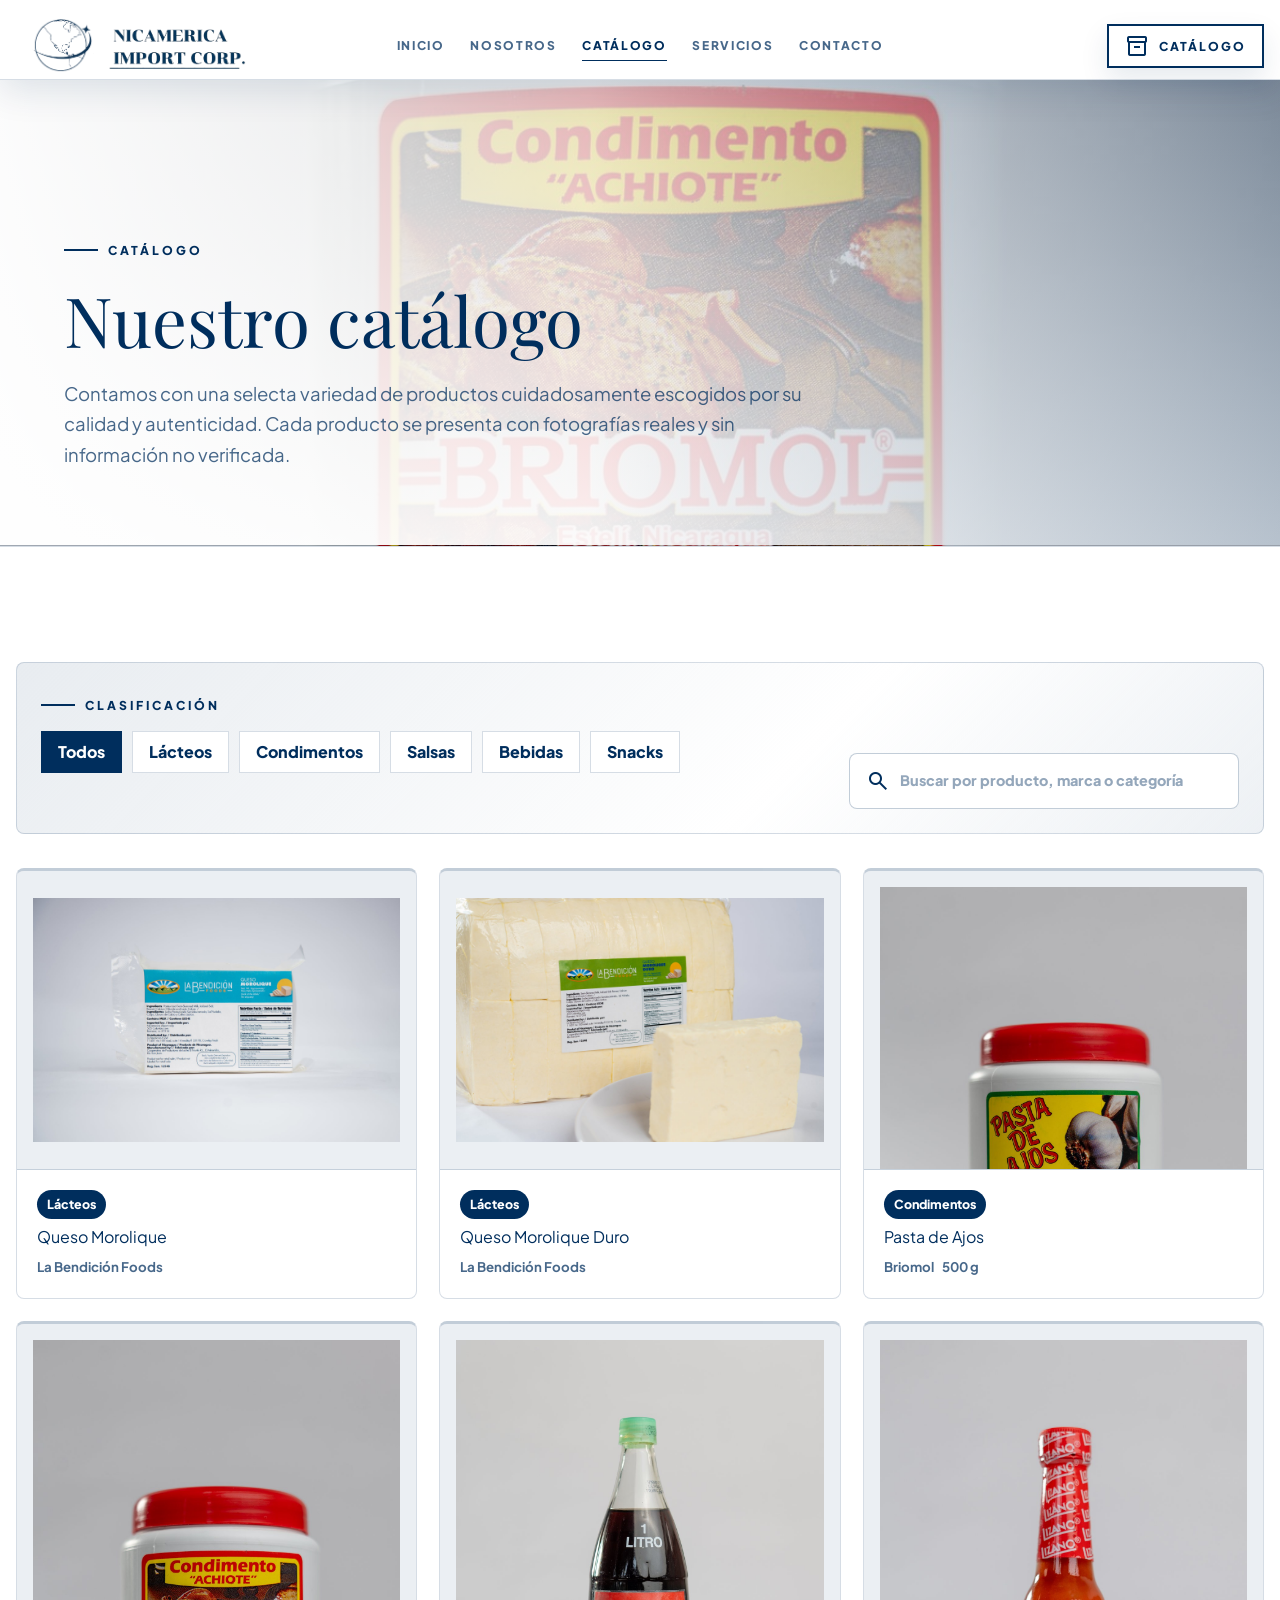
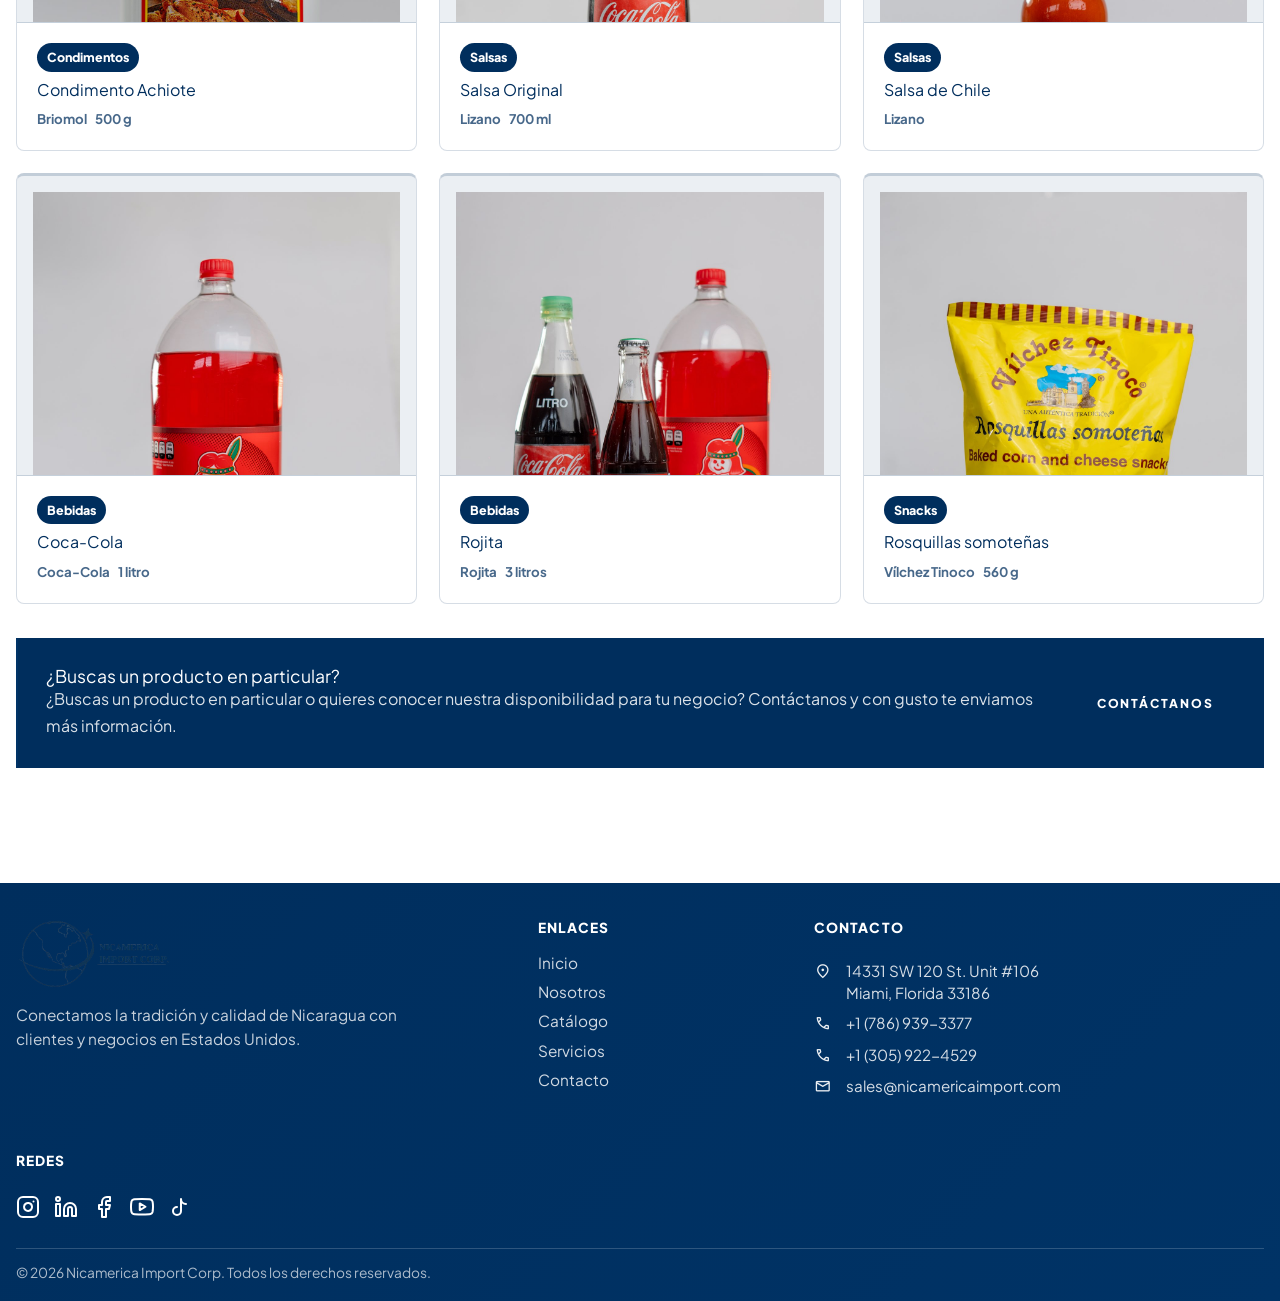
==== catalogo.html @ 35eae4bb "Primer commit" ====
<!doctype html>
<html lang="es">
<head>
  <meta charset="utf-8">
  <meta name="viewport" content="width=device-width, initial-scale=1">
  <title>Catálogo | Nicamerica Import Corp.</title>
  <meta name="description" content="Catálogo visual de productos de Nicamerica Import Corp. con fotografías reales e información verificable.">
  <meta name="theme-color" content="#002E5D">
  <link rel="canonical" href="https://nicamericaimport.com/catalogo.html">
  <link rel="preconnect" href="https://fonts.googleapis.com">
  <link rel="preconnect" href="https://fonts.gstatic.com" crossorigin>
  <link href="https://fonts.googleapis.com/css2?family=Material+Symbols+Outlined:opsz,wght,FILL,GRAD@24,400,0,0&family=Playfair+Display:wght@500;600;700&family=Plus+Jakarta+Sans:wght@400;500;600;700;800&display=swap" rel="stylesheet">
  <link rel="icon" href="assets/favicon.png" type="image/png">
  <link rel="stylesheet" href="assets/styles.css?v=2">
</head>
<body data-page="catalogo">
  <header class="site-header">
    <div class="container nav-wrap">
      <a class="brand" href="index.html" aria-label="Ir al inicio"><img class="brand-isotipo" src="assets/nicamerica-isotipo.png" alt=""><img class="brand-texto" src="assets/nicamerica-texto.png" alt="Nicamerica Import Corp."></a>
      <nav class="desktop-nav" aria-label="Navegación principal"><a href="index.html" data-page-link="inicio">Inicio</a><a href="nosotros.html" data-page-link="nosotros">Nosotros</a><a href="catalogo.html" data-page-link="catalogo">Catálogo</a><a href="servicios.html" data-page-link="servicios">Servicios</a><a href="contacto.html" data-page-link="contacto">Contacto</a></nav>
      <div class="header-actions"><a class="button primary compact" href="catalogo.html"><span class="material-symbols-outlined" aria-hidden="true">inventory_2</span>Catálogo</a><button class="icon-button" id="menuButton" type="button" aria-label="Abrir menú" aria-controls="mobileNav" aria-expanded="false"><span class="material-symbols-outlined" aria-hidden="true">menu</span></button></div>
    </div>
    <nav class="mobile-nav" id="mobileNav" aria-label="Navegación móvil"><a href="index.html" data-page-link="inicio">Inicio</a><a href="nosotros.html" data-page-link="nosotros">Nosotros</a><a href="catalogo.html" data-page-link="catalogo">Catálogo</a><a href="servicios.html" data-page-link="servicios">Servicios</a><a href="contacto.html" data-page-link="contacto">Contacto</a></nav>
  </header>

  <main>
    <section class="page-hero page-hero--catalogo">
      <div class="container section-copy reveal">
        <span class="eyebrow">Catálogo</span>
        <h1>Nuestro catálogo</h1>
        <p class="lead">Contamos con una selecta variedad de productos cuidadosamente escogidos por su calidad y autenticidad. Cada producto se presenta con fotografías reales y sin información no verificada.</p>
      </div>
    </section>

    <section class="section">
      <div class="container">
        <div class="catalog-tools reveal">
          <div>
            <span class="eyebrow">Clasificación</span>
            <div class="filter-bar" id="filterBar" aria-label="Filtros de catálogo"></div>
          </div>
          <label class="catalog-search" for="catalogSearch">
            <span class="material-symbols-outlined" aria-hidden="true">search</span>
            <input id="catalogSearch" type="search" placeholder="Buscar por producto, marca o categoría">
          </label>
        </div>
        <div class="product-grid" id="productGrid"></div>
        <aside class="catalog-cta reveal">
          <div><h3>¿Buscas un producto en particular?</h3><p>¿Buscas un producto en particular o quieres conocer nuestra disponibilidad para tu negocio? Contáctanos y con gusto te enviamos más información.</p></div>
          <a class="button primary" href="contacto.html">Contáctanos</a>
        </aside>
      </div>
    </section>
  </main>

  <footer class="site-footer">
    <div class="container footer-grid"><div class="footer-brand"><img class="footer-logo" src="assets/nicamerica-logo.png" alt="Nicamerica Import Corp."><p>Conectamos la tradición y calidad de Nicaragua con clientes y negocios en Estados Unidos.</p></div><nav class="footer-nav" aria-label="Navegación de pie de página"><strong>Enlaces</strong><a href="index.html">Inicio</a><a href="nosotros.html">Nosotros</a><a href="catalogo.html">Catálogo</a><a href="servicios.html">Servicios</a><a href="contacto.html">Contacto</a></nav><div class="footer-contact"><strong>Contacto</strong><p><span class="material-symbols-outlined" aria-hidden="true">location_on</span><span>14331 SW 120 St. Unit #106<br>Miami, Florida 33186</span></p><a href="tel:+17869393377"><span class="material-symbols-outlined" aria-hidden="true">call</span>+1 (786) 939-3377</a><a href="tel:+13059224529"><span class="material-symbols-outlined" aria-hidden="true">call</span>+1 (305) 922-4529</a><a href="mailto:sales@nicamericaimport.com"><span class="material-symbols-outlined" aria-hidden="true">mail</span>sales@nicamericaimport.com</a></div><div class="footer-social"><strong>Redes</strong><div style="display: flex; gap: 14px; margin-top: 14px;"><a href="#" aria-label="Instagram" style="color: inherit;"><svg width="24" height="24" viewBox="0 0 24 24" fill="none" stroke="currentColor" stroke-width="2" stroke-linecap="round" stroke-linejoin="round"><rect x="2" y="2" width="20" height="20" rx="5" ry="5"></rect><path d="M16 11.37A4 4 0 1 1 12.63 8 4 4 0 0 1 16 11.37z"></path><line x1="17.5" y1="6.5" x2="17.51" y2="6.5"></line></svg></a><a href="#" aria-label="LinkedIn" style="color: inherit;"><svg width="24" height="24" viewBox="0 0 24 24" fill="none" stroke="currentColor" stroke-width="2" stroke-linecap="round" stroke-linejoin="round"><path d="M16 8a6 6 0 0 1 6 6v7h-4v-7a2 2 0 0 0-2-2 2 2 0 0 0-2 2v7h-4v-7a6 6 0 0 1 6-6z"></path><rect x="2" y="9" width="4" height="12"></rect><circle cx="4" cy="4" r="2"></circle></svg></a><a href="#" aria-label="Facebook" style="color: inherit;"><svg width="24" height="24" viewBox="0 0 24 24" fill="none" stroke="currentColor" stroke-width="2" stroke-linecap="round" stroke-linejoin="round"><path d="M18 2h-3a5 5 0 0 0-5 5v3H7v4h3v8h4v-8h3l1-4h-4V7a1 1 0 0 1 1-1h3z"></path></svg></a><a href="#" aria-label="YouTube" style="color: inherit;"><svg width="24" height="24" viewBox="0 0 24 24" fill="none" stroke="currentColor" stroke-width="2" stroke-linecap="round" stroke-linejoin="round"><path d="M22.54 6.42a2.78 2.78 0 0 0-1.94-2C18.88 4 12 4 12 4s-6.88 0-8.6.46a2.78 2.78 0 0 0-1.94 2A29 29 0 0 0 1 11.75a29 29 0 0 0 .46 5.33A2.78 2.78 0 0 0 3.4 19c1.72.46 8.6.46 8.6.46s6.88 0 8.6-.46a2.78 2.78 0 0 0 1.94-2 29 29 0 0 0 .46-5.25 29 29 0 0 0-.46-5.33z"></path><polygon points="9.75 15.02 15.5 11.75 9.75 8.48 9.75 15.02"></polygon></svg></a><a href="#" aria-label="TikTok" style="color: inherit;"><svg width="24" height="24" viewBox="0 0 24 24" fill="none" stroke="currentColor" stroke-width="2" stroke-linecap="round" stroke-linejoin="round"><path d="M9 12a4 4 0 1 0 4 4V4a5 5 0 0 0 5 5"></path></svg></a></div></div></div>
    <div class="container copyright" id="copyright"></div>
  </footer>

  <div class="modal" id="productModal" aria-hidden="true">
    <div class="modal-backdrop" data-close-modal></div>
    <article class="modal-dialog" role="dialog" aria-modal="true" aria-labelledby="modalTitle">
      <button class="modal-close" type="button" aria-label="Cerrar detalle" data-close-modal><span class="material-symbols-outlined" aria-hidden="true">close</span></button>
      <div class="modal-image"><img id="modalImage" alt=""></div>
      <div class="modal-content"><span class="pill" id="modalCategory"></span><h2 id="modalTitle"></h2><div class="detail-list" id="modalDetails"></div><a class="button primary" href="contacto.html" data-close-modal>Consultar disponibilidad</a></div>
    </article>
  </div>
  <script src="assets/app.js"></script>
</body>
</html>
---- assets/styles.css ----
:root {
  --primary: #002E5D;
  --secondary: #003366;
  --white: #FFFFFF;
  --ink: #10243A;
  --muted: #60758B;
  --line: rgba(0, 46, 93, 0.14);
  --soft: #F5F8FB;
  --soft-blue: #EAF1F8;
  --shadow: 0 22px 70px rgba(0, 46, 93, 0.14);
  --radius: 8px;
  --header: 96px;
}

* { box-sizing: border-box; }
html { scroll-behavior: smooth; }
body {
  margin: 0;
  font-family: "Plus Jakarta Sans", Arial, sans-serif;
  color: var(--ink);
  background: var(--white);
  line-height: 1.65;
}
body.modal-open { overflow: hidden; }
img { display: block; max-width: 100%; }
a { color: inherit; }
button, input, textarea { font: inherit; }
:focus-visible { outline: 3px solid rgba(0, 46, 93, 0.34); outline-offset: 3px; }

.container {
  width: min(1180px, calc(100% - 32px));
  margin-inline: auto;
}
.section {
  padding: clamp(72px, 9vw, 124px) 0;
  scroll-margin-top: calc(var(--header) + 22px);
}
.section-header {
  display: grid;
  gap: 18px;
  margin-bottom: 42px;
}
.section-copy {
  display: grid;
  gap: 22px;
  min-width: 0;
}
.section-action { margin-top: 28px; }
.eyebrow {
  display: inline-flex;
  align-items: center;
  gap: 10px;
  color: var(--primary);
  font-size: 0.76rem;
  font-weight: 800;
  letter-spacing: 0.14em;
  text-transform: uppercase;
}
.eyebrow::before {
  content: "";
  width: 34px;
  height: 2px;
  background: currentColor;
}
.eyebrow.light { color: var(--white); }
h1, h2, h3 {
  font-family: "Playfair Display", Georgia, serif;
  line-height: 1.08;
  color: var(--primary);
  margin: 0;
}
h1 { font-size: clamp(2.45rem, 6vw, 5.7rem); letter-spacing: 0; }
h2 { font-size: clamp(2rem, 4vw, 3.65rem); }
h3 { font-size: clamp(1.3rem, 2.2vw, 1.8rem); }
p { margin: 0; }
.lead {
  color: var(--muted);
  font-size: clamp(1rem, 1.45vw, 1.18rem);
  max-width: 760px;
}

.site-header {
  position: sticky;
  top: 0;
  z-index: 50;
  height: var(--header);
  background: rgba(255, 255, 255, 0.93);
  backdrop-filter: blur(18px);
  border-bottom: 1px solid var(--line);
}
.nav-wrap {
  height: 100%;
  display: flex;
  align-items: center;
  justify-content: space-between;
  gap: 24px;
}
.brand {
  display: flex;
  align-items: center;
  gap: 10px;
  text-decoration: none;
  min-width: 0;
  padding: 4px 14px;
}
.brand-isotipo {
  width: 64px;
  height: 64px;
  flex-shrink: 0;
  object-fit: contain;
}
.brand-texto {
  height: clamp(46px, 6.8vw, 72px);
  width: auto;
  max-width: 340px;
  object-fit: contain;
  object-position: left center;
}
.brand-mark {
  width: 46px;
  height: 46px;
  border-radius: var(--radius);
  display: grid;
  place-items: center;
  color: var(--white);
  background: linear-gradient(135deg, var(--primary), var(--secondary));
  box-shadow: 0 10px 26px rgba(0, 46, 93, 0.22);
  font-weight: 900;
  letter-spacing: -0.05em;
}
.brand strong {
  display: block;
  color: var(--primary);
  line-height: 1.05;
}
.brand small {
  display: block;
  color: var(--muted);
  font-size: 0.74rem;
  font-weight: 800;
  letter-spacing: 0.12em;
  text-transform: uppercase;
}
.desktop-nav {
  display: flex;
  align-items: center;
  gap: 26px;
  color: var(--muted);
  font-size: 0.9rem;
  font-weight: 800;
}
.desktop-nav a {
  text-decoration: none;
  transition: color 180ms ease;
}
.desktop-nav a:hover { color: var(--primary); }
.desktop-nav a[aria-current="page"] {
  color: var(--primary);
}
.header-actions {
  display: flex;
  align-items: center;
  gap: 10px;
}
.button {
  display: inline-flex;
  align-items: center;
  justify-content: center;
  gap: 10px;
  min-height: 48px;
  padding: 0 20px;
  border: 1px solid var(--primary);
  border-radius: var(--radius);
  text-decoration: none;
  font-weight: 850;
  cursor: pointer;
  transition: transform 180ms ease, background 180ms ease, color 180ms ease, border-color 180ms ease, box-shadow 180ms ease;
}
.button:hover { transform: translateY(-2px); }
.button.primary {
  color: var(--white);
  background: var(--primary);
  box-shadow: 0 12px 30px rgba(0, 46, 93, 0.22);
}
.button.primary:hover { background: var(--secondary); }
.button.secondary {
  color: var(--primary);
  background: var(--white);
}
.button.secondary:hover { background: var(--soft-blue); }
.button.compact { min-height: 44px; padding: 0 16px; }
.icon-button {
  display: none;
  width: 44px;
  height: 44px;
  place-items: center;
  border: 1px solid var(--line);
  border-radius: var(--radius);
  color: var(--primary);
  background: var(--white);
  cursor: pointer;
}
.mobile-nav {
  display: none;
  position: fixed;
  inset: var(--header) 0 auto 0;
  padding: 18px 16px 22px;
  background: var(--white);
  border-bottom: 1px solid var(--line);
  box-shadow: var(--shadow);
}
.mobile-nav.open { display: grid; }
.mobile-nav a {
  padding: 14px 4px;
  color: var(--primary);
  font-weight: 850;
  text-decoration: none;
  border-bottom: 1px solid var(--line);
}
.mobile-nav a[aria-current="page"] { color: var(--secondary); }

.hero {
  min-height: calc(100vh - var(--header));
  display: grid;
  align-items: center;
  padding: clamp(54px, 7vw, 96px) 0;
  overflow: hidden;
  background:
    linear-gradient(90deg, rgba(255,255,255,0.96), rgba(255,255,255,0.9) 50%, rgba(234,241,248,0.72)),
    radial-gradient(circle at 76% 26%, rgba(0, 51, 102, 0.14), transparent 34%);
}
.page-hero {
  padding: clamp(86px, 11vw, 150px) 0 clamp(54px, 7vw, 90px);
  background:
    linear-gradient(90deg, rgba(255,255,255,0.98), rgba(255,255,255,0.92) 54%, rgba(234,241,248,0.76)),
    radial-gradient(circle at 76% 18%, rgba(0, 51, 102, 0.12), transparent 32%);
  border-bottom: 1px solid var(--line);
}
.page-hero h1 {
  max-width: 980px;
  font-size: clamp(2.45rem, 5.4vw, 5rem);
}
.hero-grid {
  display: grid;
  grid-template-columns: minmax(0, 1.02fr) minmax(320px, 0.85fr);
  gap: clamp(36px, 7vw, 86px);
  align-items: center;
}
.hero-copy {
  display: grid;
  gap: 26px;
  max-width: 790px;
}
.hero-copy h1 span { color: var(--secondary); }
.hero-actions {
  display: flex;
  flex-wrap: wrap;
  gap: 14px;
  margin-top: 8px;
}
.hero-visual {
  position: relative;
  min-height: 560px;
  margin: 0;
  overflow: hidden;
  border-radius: var(--radius);
  background: var(--soft);
  box-shadow: var(--shadow);
  isolation: isolate;
}
.hero-visual img {
  width: 100%;
  height: 100%;
  min-height: 560px;
  object-fit: cover;
  object-position: center;
  transition: transform 700ms ease;
}
.hero-visual:hover img { transform: scale(1.035); }
.hero-visual::after {
  content: "";
  position: absolute;
  inset: 0;
  z-index: 1;
  background: linear-gradient(180deg, transparent 35%, rgba(0, 46, 93, 0.86));
}
.hero-visual figcaption {
  position: absolute;
  left: 22px;
  right: 22px;
  bottom: 22px;
  z-index: 2;
  display: grid;
  gap: 8px;
  color: var(--white);
}
.hero-visual strong { font-size: 1.15rem; }

.value-section { padding-top: clamp(54px, 7vw, 86px); }
.value-grid {
  display: grid;
  grid-template-columns: repeat(3, 1fr);
  gap: 18px;
}
.value-card,
.info-card,
.service-card,
.product-card,
.contact-card,
form,
.catalog-cta {
  border: 1px solid var(--line);
  border-radius: var(--radius);
  background: var(--white);
}
.value-card {
  display: grid;
  gap: 14px;
  padding: 26px;
  box-shadow: 0 12px 38px rgba(0, 46, 93, 0.06);
}
.value-card .material-symbols-outlined {
  width: 52px;
  height: 52px;
  display: grid;
  place-items: center;
  border-radius: var(--radius);
  color: var(--white);
  background: var(--primary);
  font-size: 26px;
}
.value-card h2 {
  font-family: "Plus Jakarta Sans", Arial, sans-serif;
  font-size: 1.1rem;
}
.value-card p,
.info-card p,
.service-card p,
.catalog-cta p { color: var(--muted); }

.intro-band {
  color: var(--white);
  background: var(--primary);
}
.intro-band h2 { color: var(--white); }
.intro-band p {
  max-width: 760px;
  color: rgba(255,255,255,0.86);
  font-size: clamp(1rem, 1.4vw, 1.16rem);
}
.intro-layout {
  display: grid;
  grid-template-columns: 0.9fr 1.1fr;
  gap: 54px;
  align-items: center;
}
.intro-layout > * { min-width: 0; }
.plant-placeholder {
  width: 100%;
  max-width: 100%;
  min-width: 0;
  min-height: 270px;
  aspect-ratio: 16 / 10;
  display: grid;
  place-items: center;
  padding: 30px;
  text-align: center;
  color: var(--primary);
  border: 1px dashed rgba(0, 46, 93, 0.32);
  border-radius: var(--radius);
  background:
    linear-gradient(135deg, rgba(0,46,93,0.08), rgba(0,51,102,0.03)),
    repeating-linear-gradient(45deg, rgba(0,46,93,0.05) 0 12px, transparent 12px 24px);
}
.plant-placeholder.dark {
  min-height: 360px;
  color: var(--white);
  border-color: rgba(255,255,255,0.48);
  background:
    linear-gradient(135deg, rgba(255,255,255,0.12), rgba(255,255,255,0.04)),
    repeating-linear-gradient(45deg, rgba(255,255,255,0.08) 0 12px, transparent 12px 24px);
}
.plant-placeholder strong {
  display: block;
  margin-bottom: 10px;
  font-size: 1.25rem;
  letter-spacing: 0.08em;
}
.plant-placeholder span {
  display: block;
  max-width: 480px;
  overflow-wrap: anywhere;
  opacity: 0.84;
}

.about-grid {
  display: grid;
  grid-template-columns: minmax(0, 1fr) minmax(0, 1fr);
  gap: 22px;
}
.info-card {
  display: grid;
  gap: 14px;
  padding: 30px;
  background: linear-gradient(180deg, var(--white), var(--soft));
}
.info-card.wide { grid-column: 1 / -1; }
.info-card h3,
.service-card h3,
.catalog-cta h3 {
  font-family: "Plus Jakarta Sans", Arial, sans-serif;
  color: var(--primary);
  font-size: 1.1rem;
}

.featured-section,
.services-section {
  background: var(--soft);
  border-top: 1px solid var(--line);
  border-bottom: 1px solid var(--line);
}
.product-grid {
  display: grid;
  grid-template-columns: repeat(3, 1fr);
  gap: 22px;
}
.product-card {
  padding: 0;
  overflow: hidden;
  text-align: left;
  cursor: pointer;
  transition: transform 180ms ease, box-shadow 180ms ease, border-color 180ms ease;
}
.product-card:hover {
  transform: translateY(-5px);
  border-color: rgba(0, 46, 93, 0.28);
  box-shadow: var(--shadow);
}
.product-media {
  aspect-ratio: 4 / 3;
  display: grid;
  place-items: center;
  padding: 16px;
  overflow: hidden;
  background: var(--soft);
}
.product-media img {
  width: 100%;
  height: 100%;
  object-fit: contain;
  transition: transform 300ms ease;
}
.product-card:hover img { transform: scale(1.04); }
.product-body {
  display: grid;
  gap: 8px;
  padding: 20px;
}
.product-body h3 {
  font-family: "Plus Jakarta Sans", Arial, sans-serif;
  color: var(--ink);
  font-size: 1rem;
  line-height: 1.3;
}
.meta {
  display: flex;
  flex-wrap: wrap;
  gap: 8px;
  color: var(--muted);
  font-size: 0.83rem;
  font-weight: 700;
}
.pill {
  display: inline-flex;
  align-items: center;
  width: fit-content;
  min-height: 28px;
  padding: 4px 10px;
  border-radius: 999px;
  color: var(--primary);
  background: var(--soft-blue);
  font-size: 0.78rem;
  font-weight: 850;
}
.filter-bar {
  max-width: 100%;
  min-width: 0;
  display: flex;
  gap: 10px;
  padding: 4px 0 18px;
  margin-bottom: 18px;
  overflow-x: auto;
  scrollbar-width: thin;
}
.filter-button {
  min-height: 42px;
  padding: 0 16px;
  white-space: nowrap;
  color: var(--primary);
  background: var(--white);
  border: 1px solid var(--line);
  border-radius: 999px;
  font-weight: 850;
  cursor: pointer;
  transition: background 180ms ease, color 180ms ease, border-color 180ms ease;
}
.filter-button.active,
.filter-button:hover {
  color: var(--white);
  background: var(--primary);
  border-color: var(--primary);
}
.catalog-cta {
  display: flex;
  align-items: center;
  justify-content: space-between;
  gap: 24px;
  margin-top: 34px;
  padding: 28px;
  background: linear-gradient(135deg, var(--primary), var(--secondary));
}
.catalog-cta h3,
.catalog-cta p { color: var(--white); }
.catalog-cta p { opacity: 0.86; }
.catalog-cta .button {
  flex: 0 0 auto;
  color: var(--primary);
  background: var(--white);
  border-color: var(--white);
  box-shadow: none;
}

.services-grid {
  display: grid;
  grid-template-columns: repeat(3, 1fr);
  gap: 18px;
}
.service-card {
  display: grid;
  gap: 16px;
  padding: 28px;
}
.service-card > span {
  color: var(--secondary);
  font-weight: 900;
  letter-spacing: 0.14em;
}
.service-card strong {
  color: var(--primary);
  font-size: 0.92rem;
}
.placeholder-grid {
  display: grid;
  grid-template-columns: repeat(2, 1fr);
  gap: 22px;
  margin-top: 34px;
}

.contact-grid {
  display: grid;
  grid-template-columns: minmax(0, 0.86fr) minmax(320px, 1.14fr);
  gap: 34px;
  align-items: start;
}
.contact-card {
  display: grid;
  gap: 22px;
  padding: 28px;
  background: var(--soft);
}
.contact-card h3 {
  font-family: "Plus Jakarta Sans", Arial, sans-serif;
  color: var(--primary);
}
.contact-card strong {
  display: block;
  color: var(--primary);
  margin-bottom: 4px;
}
.contact-card p,
.contact-card a { color: var(--muted); }
.contact-card a {
  display: block;
  width: fit-content;
  font-weight: 800;
  text-decoration: none;
}
.contact-card a:hover { color: var(--primary); text-decoration: underline; }
.contact-main {
  display: grid;
  gap: 26px;
}
form {
  display: grid;
  gap: 18px;
  padding: clamp(22px, 4vw, 34px);
  box-shadow: 0 16px 48px rgba(0, 46, 93, 0.08);
}
.field-grid {
  display: grid;
  grid-template-columns: repeat(2, 1fr);
  gap: 16px;
}
label {
  display: grid;
  gap: 8px;
  color: var(--primary);
  font-size: 0.9rem;
  font-weight: 850;
}
input,
textarea {
  width: 100%;
  padding: 13px 14px;
  color: var(--ink);
  background: var(--white);
  border: 1px solid var(--line);
  border-radius: var(--radius);
}
textarea {
  min-height: 150px;
  resize: vertical;
}
.form-note {
  padding: 12px 14px;
  color: var(--muted);
  background: var(--soft);
  border-left: 4px solid var(--primary);
  font-size: 0.92rem;
}
.form-status {
  display: none;
  color: var(--primary);
  font-weight: 800;
}
.form-status.show { display: block; }
.map {
  width: 100%;
  max-width: 100%;
  min-width: 0;
  min-height: 260px;
  aspect-ratio: 16 / 9;
  overflow: hidden;
  border: 1px solid var(--line);
  border-radius: var(--radius);
}
.map iframe {
  width: 100%;
  height: 100%;
  display: block;
  border: 0;
}

.site-footer {
  padding: 56px 0 28px;
  color: var(--white);
  background: var(--primary);
}
.footer-grid {
  display: grid;
  grid-template-columns: 1.3fr 0.8fr 1fr 1fr;
  gap: 34px;
  padding-bottom: 34px;
  border-bottom: 1px solid rgba(255,255,255,0.18);
}
.site-footer h2,
.site-footer strong { color: var(--white); }
.site-footer h2 { font-size: 2rem; }
.footer-logo {
  width: min(310px, 100%);
  height: auto;
  padding: 10px 14px;
  margin-bottom: 18px;
}
.site-footer p,
.site-footer a {
  color: rgba(255,255,255,0.78);
}
.site-footer a {
  display: block;
  margin-top: 8px;
  text-decoration: none;
}
.site-footer a:hover {
  color: var(--white);
  text-decoration: underline;
}
.copyright {
  padding-top: 22px;
  color: rgba(255,255,255,0.7);
  font-size: 0.9rem;
}

.modal {
  position: fixed;
  inset: 0;
  z-index: 100;
  display: none;
  align-items: center;
  justify-content: center;
  padding: 18px;
}
.modal.open { display: flex; }
.modal-backdrop {
  position: absolute;
  inset: 0;
  background: rgba(2, 19, 38, 0.72);
  backdrop-filter: blur(6px);
}
.modal-dialog {
  position: relative;
  width: min(980px, 100%);
  max-height: min(820px, calc(100vh - 36px));
  display: grid;
  grid-template-columns: 1fr 1fr;
  overflow: auto;
  background: var(--white);
  border-radius: var(--radius);
  box-shadow: 0 28px 90px rgba(0,0,0,0.28);
  animation: modalIn 180ms ease-out;
}
@keyframes modalIn {
  from { transform: translateY(12px); opacity: 0; }
  to { transform: translateY(0); opacity: 1; }
}
.modal-close {
  position: absolute;
  top: 14px;
  right: 14px;
  z-index: 3;
  width: 42px;
  height: 42px;
  display: grid;
  place-items: center;
  color: var(--primary);
  background: var(--white);
  border: 1px solid var(--line);
  border-radius: var(--radius);
  cursor: pointer;
}
.modal-image {
  min-height: 450px;
  display: grid;
  place-items: center;
  padding: 20px;
  background: var(--soft);
}
.modal-image img {
  width: 100%;
  height: 100%;
  object-fit: contain;
}
.modal-content {
  display: grid;
  gap: 18px;
  align-content: center;
  padding: clamp(24px, 4vw, 42px);
}
.detail-list {
  display: grid;
  gap: 9px;
  color: var(--muted);
}
.detail-list div {
  display: flex;
  justify-content: space-between;
  gap: 16px;
  padding-bottom: 8px;
  border-bottom: 1px solid var(--line);
}
.detail-list strong { color: var(--primary); }

.reveal {
  opacity: 0;
  transform: translateY(18px);
  transition: opacity 560ms ease, transform 560ms ease;
}
.reveal.visible {
  opacity: 1;
  transform: translateY(0);
}

@media (max-width: 980px) {
  .desktop-nav,
  .header-actions .button { display: none; }
  .icon-button { display: grid; }
  .hero-grid,
  .intro-layout,
  .contact-grid,
  .footer-grid { grid-template-columns: 1fr; }
  .hero-visual,
  .hero-visual img { min-height: 430px; }
  .value-grid,
  .product-grid,
  .services-grid { grid-template-columns: repeat(2, 1fr); }
  .placeholder-grid { grid-template-columns: 1fr; }
  .modal-dialog { grid-template-columns: 1fr; }
  .modal-image { min-height: 330px; }
}

@media (max-width: 640px) {
  :root { --header: 72px; }
  .container { width: min(100% - 24px, 1180px); }
  .brand { padding: 5px 8px; }
  .brand-logo {
    width: min(210px, 58vw);
    height: 44px;
  }
  .brand-mark { width: 42px; height: 42px; }
  .brand strong { font-size: 0.94rem; }
  .value-grid,
  .product-grid,
  .services-grid,
  .about-grid,
  .field-grid { grid-template-columns: 1fr; }
  .info-card.wide { grid-column: auto; }
  .hero { padding-top: 38px; }
  .hero-actions .button { width: 100%; }
  .hero-visual,
  .hero-visual img { min-height: 360px; }
  .plant-placeholder {
    min-height: 240px;
    aspect-ratio: auto;
    padding: 22px;
  }
  .plant-placeholder.dark { min-height: 280px; }
  .map {
    min-height: 0;
    height: 260px;
    aspect-ratio: auto;
  }
  .catalog-cta {
    display: grid;
    align-items: start;
  }
  .catalog-cta .button { width: 100%; }
  .modal { padding: 10px; }
  .modal-content { padding: 22px; }
}

@media (prefers-reduced-motion: reduce) {
  *,
  *::before,
  *::after {
    animation-duration: 0.01ms !important;
    animation-iteration-count: 1 !important;
    scroll-behavior: auto !important;
    transition-duration: 0.01ms !important;
  }
}

/* Visual alignment with the supplied Pagina4 template. */
:root {
  --primary: #002E5D;
  --secondary: #003366;
  --white: #e2e3e0;
  --ink: #e2e3e0;
  --muted: #d1c5b8;
  --line: rgba(226, 195, 153, 0.18);
  --soft: #1a1c1b;
  --soft-blue: #282a29;
  --deep: #0d0f0e;
  --surface: #121413;
  --surface-high: #1e201f;
  --shadow: 0 28px 80px rgba(0, 0, 0, 0.48);
  --radius: 4px;
  --header: 80px;
}

html { background: var(--deep); }
body {
  color: var(--ink);
  background: var(--deep);
  font-weight: 400;
}
.container { width: min(88rem, calc(100% - 32px)); }
main {
  padding-top: var(--header);
  background: var(--deep);
}

.site-header {
  position: fixed;
  height: var(--header);
  background: rgba(13, 15, 14, 0.82);
  border-bottom: 1px solid rgba(226, 195, 153, 0.2);
  box-shadow: 0 12px 40px -8px rgba(0,0,0,0.75), 0 0 1px 1px rgba(197,168,128,0.15);
}
.brand-mark {
  color: #281800;
  background: var(--primary);
  box-shadow: none;
}
.brand strong {
  color: var(--primary);
  text-transform: uppercase;
  letter-spacing: 0.08em;
}
.brand small {
  color: #998f83;
  letter-spacing: 0.25em;
}
.desktop-nav {
  gap: clamp(18px, 2vw, 32px);
  font-size: 0.75rem;
  text-transform: uppercase;
  letter-spacing: 0.14em;
}
.desktop-nav a {
  color: var(--muted);
  padding: 5px 0;
  border-bottom: 1px solid transparent;
}
.desktop-nav a:hover,
.desktop-nav a[aria-current="page"] {
  color: var(--primary);
  border-color: var(--primary);
}
.mobile-nav {
  background: rgba(13, 15, 14, 0.98);
  border-bottom-color: var(--line);
}
.mobile-nav a { color: var(--muted); }
.mobile-nav a[aria-current="page"],
.mobile-nav a:hover { color: var(--primary); }
.icon-button {
  color: var(--primary);
  background: rgba(30, 32, 31, 0.92);
  border-color: rgba(226, 195, 153, 0.35);
}

.button {
  min-height: 52px;
  border-radius: 0;
  letter-spacing: 0.16em;
  text-transform: uppercase;
  font-size: 0.76rem;
  box-shadow: none;
}
.button.primary {
  color: var(--deep);
  background: var(--white);
  border-color: var(--white);
}
.button.primary:hover {
  color: #281800;
  background: var(--primary);
}
.button.secondary {
  color: var(--white);
  background: rgba(18,20,19,0.22);
  border-color: rgba(226, 195, 153, 0.4);
}
.button.secondary:hover {
  color: var(--primary);
  background: rgba(30,32,31,0.72);
  border-color: var(--primary);
}

.hero {
  position: relative;
  min-height: 100svh;
  margin-top: calc(var(--header) * -1);
  padding: clamp(112px, 13svh, 136px) 0 clamp(40px, 7svh, 64px);
  align-items: stretch;
  background-image:
    linear-gradient(to top, rgba(13,15,14,0.98), rgba(13,15,14,0.62) 48%, rgba(13,15,14,0.42)),
    radial-gradient(ellipse at center, rgba(18,20,19,0.14), rgba(13,15,14,0.86)),
    url("products/hero-productos.jpg");
  background-size: cover;
  background-position: center;
}
.hero-grid {
  position: relative;
  z-index: 2;
  min-height: calc(100svh - 190px);
  display: grid;
  grid-template-columns: 1fr;
  place-items: center;
}
.hero-copy {
  position: relative;
  z-index: 3;
  width: min(100%, 920px);
  justify-items: center;
  text-align: center;
  padding: 0;
  background: transparent;
  border: 0;
  box-shadow: none;
  backdrop-filter: none;
}
.hero-copy.reveal {
  opacity: 1;
  transform: none;
}
.hero-copy h1 {
  max-width: 780px;
  color: var(--white);
  font-weight: 400;
  font-size: clamp(2.65rem, 5.7vw, 4.85rem);
  line-height: 1.04;
  filter: drop-shadow(0 14px 28px rgba(0,0,0,0.45));
}
.hero-copy h1 span {
  color: var(--primary);
  font-style: italic;
  font-weight: 400;
}
.hero-copy .lead {
  max-width: 690px;
  color: #f0e7da;
  font-size: clamp(1rem, 1.28vw, 1.14rem);
  font-weight: 300;
  text-shadow: 0 12px 30px rgba(0,0,0,0.9);
}
.hero-kicker {
  color: var(--primary);
  font-size: 0.78rem;
  font-weight: 700;
  letter-spacing: 0.28em;
  text-transform: uppercase;
  text-shadow: 0 10px 24px rgba(0,0,0,0.72);
}
.hero .eyebrow {
  padding: 7px 20px;
  color: var(--primary);
  background: rgba(13,15,14,0.72);
  border: 1px solid rgba(226, 195, 153, 0.25);
  backdrop-filter: blur(12px);
}
.hero .eyebrow::before {
  width: 7px;
  height: 7px;
  border-radius: 999px;
  background: var(--primary);
  animation: pulseDot 1.5s infinite;
}
@keyframes pulseDot {
  0%, 100% { opacity: 0.55; transform: scale(0.85); }
  50% { opacity: 1; transform: scale(1.15); }
}
.hero-actions {
  justify-content: center;
  margin-top: 8px;
}
.hero-visual { display: none; }

.metadata-strip {
  padding: 16px 0;
  color: #998f83;
  background: var(--soft);
  border-block: 1px solid rgba(226, 195, 153, 0.15);
}
.metadata-grid {
  display: flex;
  flex-wrap: wrap;
  align-items: center;
  justify-content: space-between;
  gap: 12px 28px;
  font-size: 0.68rem;
  font-weight: 800;
  letter-spacing: 0.14em;
  text-transform: uppercase;
}
.metadata-grid div {
  display: flex;
  align-items: center;
  gap: 8px;
}
.metadata-grid strong { color: var(--primary); }
.metadata-grid span { color: var(--white); }
.status-dot {
  position: relative;
  padding-left: 14px;
}
.status-dot::before {
  content: "";
  position: absolute;
  left: 0;
  top: 50%;
  width: 7px;
  height: 7px;
  border-radius: 999px;
  background: #7bd88f;
  transform: translateY(-50%);
}

.section {
  background: var(--deep);
  border-top: 1px solid rgba(226, 195, 153, 0.08);
}
.value-section,
.featured-section,
.services-section {
  background: var(--soft);
  border-block: 1px solid rgba(226, 195, 153, 0.1);
}
.section-header {
  padding-bottom: 26px;
  border-bottom: 1px solid rgba(226, 195, 153, 0.2);
}
.eyebrow {
  color: var(--primary);
  letter-spacing: 0.25em;
}
.eyebrow::before {
  background: var(--primary);
}
h1, h2, h3 {
  color: var(--white);
  font-weight: 400;
}
.lead,
.value-card p,
.info-card p,
.service-card p,
.catalog-cta p,
.site-footer p,
.form-note,
.detail-list,
.product-body .meta {
  color: var(--muted);
}
.value-card,
.info-card,
.service-card,
.product-card,
.contact-card,
form,
.catalog-cta {
  color: var(--white);
  background: var(--surface);
  border: 1px solid rgba(226, 195, 153, 0.16);
  border-radius: 0;
  box-shadow: none;
}
.value-card,
.info-card,
.service-card {
  padding: clamp(26px, 4vw, 44px);
}
.value-card .material-symbols-outlined {
  color: var(--deep);
  background: var(--primary);
  border-radius: 0;
}
.value-card:hover,
.info-card:hover,
.service-card:hover,
.product-card:hover {
  border-color: rgba(226, 195, 153, 0.55);
}

.intro-band {
  background: var(--deep);
  border-block: 1px solid rgba(226, 195, 153, 0.1);
}
.plant-placeholder {
  color: var(--primary);
  background:
    linear-gradient(135deg, rgba(226,195,153,0.08), rgba(226,195,153,0.02)),
    repeating-linear-gradient(45deg, rgba(226,195,153,0.06) 0 12px, transparent 12px 24px);
  border-color: rgba(226, 195, 153, 0.32);
  border-radius: 0;
}
.plant-placeholder.dark {
  color: var(--primary);
  background:
    linear-gradient(135deg, rgba(226,195,153,0.11), rgba(226,195,153,0.03)),
    repeating-linear-gradient(45deg, rgba(226,195,153,0.08) 0 12px, transparent 12px 24px);
  border-color: rgba(226, 195, 153, 0.42);
}

.product-media {
  background: #333534;
  border-bottom: 1px solid rgba(226, 195, 153, 0.12);
}
.product-body h3,
.service-card h3,
.info-card h3,
.catalog-cta h3 {
  color: var(--white);
}
.pill,
.filter-button.active,
.filter-button:hover {
  color: var(--deep);
  background: var(--primary);
  border-color: var(--primary);
}
.filter-button {
  color: var(--muted);
  background: var(--surface);
  border-color: rgba(226, 195, 153, 0.2);
  border-radius: 0;
}
.catalog-cta {
  background: var(--surface);
  border-left: 2px solid var(--primary);
}
.service-card > span,
.service-card strong,
.detail-list strong,
label,
.contact-card strong {
  color: var(--primary);
}

.page-hero {
  padding: clamp(104px, 12vw, 168px) 0 clamp(66px, 8vw, 104px);
  background-image:
    linear-gradient(90deg, rgba(13,15,14,0.98), rgba(13,15,14,0.86) 54%, rgba(18,20,19,0.74)),
    radial-gradient(circle at 78% 16%, rgba(226,195,153,0.13), transparent 30%);
  border-bottom: 1px solid rgba(226, 195, 153, 0.16);
}
.page-hero h1 {
  color: var(--white);
  font-weight: 400;
}

.contact-card a,
.site-footer a {
  color: var(--muted);
}
.contact-card a:hover,
.site-footer a:hover {
  color: var(--primary);
}
input,
textarea {
  color: var(--white);
  background: transparent;
  border: 0;
  border-bottom: 1px solid rgba(209,197,184,0.42);
  border-radius: 0;
}
input:focus,
textarea:focus {
  border-bottom-color: var(--primary);
  outline: none;
}
.form-note {
  background: var(--deep);
  border-left-color: var(--primary);
}
.map {
  border-color: rgba(226,195,153,0.2);
  border-radius: 0;
}
.site-footer {
  background: var(--deep);
  border-top: 1px solid rgba(226,195,153,0.15);
}
.footer-grid {
  border-bottom-color: rgba(226,195,153,0.16);
}
.modal-backdrop { background: rgba(0,0,0,0.78); }
.modal-dialog {
  color: var(--white);
  background: var(--surface);
  border: 1px solid rgba(226,195,153,0.25);
  border-radius: 0;
}
.modal-close {
  color: var(--primary);
  background: var(--surface-high);
  border-color: rgba(226,195,153,0.25);
  border-radius: 0;
}
.modal-image { background: #333534; }

@media (max-width: 980px) {
  .hero-grid { min-height: calc(100svh - 168px); }
}

@media (max-width: 640px) {
  .container { width: min(100% - 28px, 88rem); }
  .hero {
    min-height: auto;
    padding-top: 112px;
    padding-bottom: 48px;
  }
  .hero-grid { min-height: auto; }
  .hero-copy h1 {
    font-size: clamp(2.45rem, 11vw, 3.45rem);
  }
  .metadata-grid {
    display: grid;
    align-items: start;
    justify-content: initial;
  }
}

/* Official Nicamerica palette override: #002E5D / #003366 / #FFFFFF. */
:root {
  --primary: #002E5D;
  --secondary: #003366;
  --white: #FFFFFF;
  --ink: #002E5D;
  --muted: rgba(0, 46, 93, 0.72);
  --line: rgba(0, 46, 93, 0.16);
  --soft: rgba(0, 46, 93, 0.045);
  --soft-blue: rgba(0, 51, 102, 0.08);
  --deep: #FFFFFF;
  --surface: #FFFFFF;
  --surface-high: #FFFFFF;
  --shadow: 0 18px 50px rgba(0, 46, 93, 0.14);
}

html,
body,
main {
  color: var(--ink);
  background: var(--white);
}

.site-header {
  background: rgba(255, 255, 255, 0.94);
  border-bottom: 1px solid var(--line);
  box-shadow: 0 10px 36px rgba(0, 46, 93, 0.12);
}


.desktop-nav a {
  color: rgba(0, 46, 93, 0.72);
}
.desktop-nav a:hover,
.desktop-nav a[aria-current="page"] {
  color: var(--primary);
  border-color: var(--primary);
}
.mobile-nav {
  background: var(--white);
  border-bottom-color: var(--line);
}
.mobile-nav a,
.mobile-nav a[aria-current="page"],
.mobile-nav a:hover,
.icon-button {
  color: var(--primary);
}
.icon-button {
  background: var(--white);
  border-color: var(--line);
}

.button.primary {
  color: var(--white);
  background: var(--primary);
  border-color: var(--primary);
}
.button.primary:hover {
  color: var(--white);
  background: var(--secondary);
}
.button.secondary {
  color: var(--primary);
  background: rgba(255, 255, 255, 0.82);
  border-color: rgba(0, 46, 93, 0.34);
}
.button.secondary:hover {
  color: var(--white);
  background: var(--secondary);
  border-color: var(--secondary);
}

.hero {
  background-image:
    linear-gradient(90deg, rgba(255,255,255,0.98), rgba(255,255,255,0.72) 42%, rgba(0,46,93,0.18)),
    linear-gradient(to bottom, rgba(255,255,255,0.74), rgba(255,255,255,0.9)),
    url("products/hero-productos.jpg");
}
.hero-copy h1 {
  color: var(--primary);
  filter: none;
}
.hero-copy h1 span {
  color: var(--secondary);
}
.hero-copy .lead,
.hero-kicker {
  color: var(--primary);
  text-shadow: none;
}
.hero .eyebrow {
  color: var(--primary);
  background: rgba(255, 255, 255, 0.86);
  border-color: rgba(0, 46, 93, 0.18);
  backdrop-filter: blur(10px);
}
.hero .eyebrow::before {
  background: var(--primary);
}

.metadata-strip {
  color: var(--muted);
  background: var(--primary);
  border-block-color: var(--primary);
}
.metadata-grid strong,
.metadata-grid span {
  color: var(--white);
}
.status-dot::before {
  background: var(--white);
}

.section,
.intro-band {
  color: var(--ink);
  background: var(--white);
  border-top-color: var(--line);
  border-block-color: var(--line);
}
.value-section,
.featured-section,
.services-section {
  background: var(--soft);
  border-block-color: var(--line);
}
.section-header {
  border-bottom-color: var(--line);
}
.eyebrow,
.eyebrow.light,
.service-card > span,
.service-card strong,
.detail-list strong,
label,
.contact-card strong {
  color: var(--primary);
}
.eyebrow::before {
  background: var(--primary);
}
h1, h2, h3,
.product-body h3,
.service-card h3,
.info-card h3,
.catalog-cta h3 {
  color: var(--primary);
}
.intro-band h2,
.intro-band p {
  color: var(--white);
}
.intro-band {
  background: var(--primary);
}
.lead,
.value-card p,
.info-card p,
.service-card p,
.catalog-cta p,
.site-footer p,
.form-note,
.detail-list,
.product-body .meta {
  color: var(--muted);
}
.value-card,
.info-card,
.service-card,
.product-card,
.contact-card,
form,
.catalog-cta {
  color: var(--ink);
  background: var(--white);
  border-color: var(--line);
  box-shadow: none;
}
.value-card:hover,
.info-card:hover,
.service-card:hover,
.product-card:hover {
  border-color: rgba(0, 46, 93, 0.36);
  box-shadow: var(--shadow);
}
.value-card .material-symbols-outlined,
.pill,
.filter-button.active,
.filter-button:hover {
  color: var(--white);
  background: var(--primary);
  border-color: var(--primary);
}
.filter-button {
  color: var(--primary);
  background: var(--white);
  border-color: var(--line);
}
.product-media,
.modal-image {
  background: var(--soft-blue);
  border-bottom-color: var(--line);
}
.catalog-cta {
  background: var(--primary);
  border-left-color: var(--secondary);
}
.catalog-cta h3,
.catalog-cta p {
  color: var(--white);
}
.plant-placeholder {
  color: var(--primary);
  background:
    linear-gradient(135deg, rgba(0,46,93,0.08), rgba(0,51,102,0.025)),
    repeating-linear-gradient(45deg, rgba(0,46,93,0.05) 0 12px, transparent 12px 24px);
  border-color: rgba(0, 46, 93, 0.28);
}
.plant-placeholder.dark {
  color: var(--white);
  border-color: rgba(255,255,255,0.42);
  background:
    linear-gradient(135deg, rgba(255,255,255,0.12), rgba(255,255,255,0.04)),
    repeating-linear-gradient(45deg, rgba(255,255,255,0.08) 0 12px, transparent 12px 24px);
}

.page-hero {
  background:
    linear-gradient(90deg, rgba(255,255,255,0.98), rgba(255,255,255,0.9) 55%, rgba(0,51,102,0.1)),
    radial-gradient(circle at 78% 16%, rgba(0,46,93,0.1), transparent 30%);
  border-bottom-color: var(--line);
}
.page-hero h1 {
  color: var(--primary);
}

.contact-card a,
.site-footer a {
  color: rgba(255, 255, 255, 0.82);
}
.contact-card a {
  color: var(--primary);
}
.contact-card a:hover {
  color: var(--secondary);
}
input,
textarea {
  color: var(--primary);
  border-bottom-color: rgba(0,46,93,0.24);
}
input:focus,
textarea:focus {
  border-bottom-color: var(--primary);
}
.form-note {
  background: var(--soft);
  border-left-color: var(--primary);
}
.map {
  border-color: var(--line);
}
.site-footer {
  color: var(--white);
  background: var(--primary);
  border-top-color: var(--primary);
}
.site-footer strong,
.site-footer h2 {
  color: var(--white);
}
.site-footer a:hover {
  color: var(--white);
}
.footer-grid {
  border-bottom-color: rgba(255,255,255,0.22);
}
.copyright {
  color: rgba(255,255,255,0.78);
}

.modal-backdrop {
  background: rgba(0, 46, 93, 0.68);
}
.modal-dialog {
  color: var(--primary);
  background: var(--white);
  border-color: var(--line);
}
.modal-close {
  color: var(--primary);
  background: var(--white);
  border-color: var(--line);
}

/* Keep the navigation bar spanning the full viewport width. */
.site-header {
  left: 0;
  right: 0;
  width: 100%;
}
.site-header .nav-wrap {
  width: min(88rem, calc(100% - 32px));
  max-width: none;
  margin-inline: auto;
}
.header-actions {
  margin-left: auto;
}

/* Requested refinement pass: centered nav, visible imagery, stronger blue/white brand rhythm. */
.site-header {
  position: fixed;
  inset: 0 0 auto 0;
}
.site-header .nav-wrap {
  display: grid;
  grid-template-columns: minmax(250px, 1fr) auto minmax(190px, 1fr);
  gap: clamp(16px, 3vw, 42px);
  align-items: center;
  min-height: 92px;
}
.brand {
  justify-self: start;
}
.desktop-nav {
  justify-self: center;
  justify-content: center;
  width: auto;
  min-width: min(100%, 520px);
}
.header-actions {
  justify-self: end;
  margin-left: 0;
}
.header-actions .button.primary {
  color: var(--primary);
  background: var(--white);
  border: 2px solid var(--primary);
  box-shadow: 0 12px 28px rgba(0, 46, 93, 0.1);
}
.header-actions .button.primary:hover {
  color: var(--white);
  background: var(--primary);
  border-color: var(--primary);
  box-shadow: 0 16px 34px rgba(0, 46, 93, 0.2);
}

.hero {
  background-image:
    linear-gradient(90deg, rgba(255,255,255,0.9), rgba(255,255,255,0.56) 42%, rgba(0,46,93,0.14)),
    linear-gradient(to bottom, rgba(255,255,255,0.38), rgba(255,255,255,0.72)),
    url("products/hero-productos.jpg");
}
.hero .eyebrow {
  display: none;
}
.hero-copy {
  max-width: 780px;
}
.hero-kicker {
  margin-bottom: 1.15rem;
}
.hero-copy h1 {
  max-width: 820px;
}

.metadata-strip {
  background:
    linear-gradient(135deg, var(--primary), var(--secondary));
}
.metadata-grid {
  gap: 0;
}
.metadata-grid div {
  display: grid;
  grid-template-columns: auto 1fr;
  gap: 4px 12px;
  align-items: center;
  min-height: 88px;
  padding: 18px clamp(12px, 2vw, 26px);
  border-right: 1px solid rgba(255,255,255,0.18);
}
.metadata-grid div:last-child {
  border-right: 0;
}
.metadata-grid .material-symbols-outlined {
  grid-row: span 2;
  display: grid;
  place-items: center;
  width: 42px;
  height: 42px;
  color: var(--primary);
  background: var(--white);
  border-radius: 50%;
}
.metadata-grid strong,
.metadata-grid span {
  letter-spacing: 0.04em;
}

.value-section,
.featured-section,
.services-section,
.about-story-section,
.contact-grid {
  background:
    linear-gradient(180deg, rgba(0,46,93,0.035), rgba(255,255,255,0.96) 42%, rgba(0,51,102,0.045));
}
.value-card {
  position: relative;
  overflow: hidden;
  padding: 0 0 28px;
  border-radius: 8px;
  transition: transform 260ms ease, box-shadow 260ms ease, border-color 260ms ease;
}
.value-card img {
  width: 100%;
  height: 172px;
  object-fit: cover;
  display: block;
}
.value-card .material-symbols-outlined {
  width: 56px;
  height: 56px;
  display: grid;
  place-items: center;
  margin: -28px 24px 18px;
  border: 4px solid var(--white);
  border-radius: 50%;
  box-shadow: 0 14px 26px rgba(0,46,93,0.18);
}
.value-card h2,
.value-card p {
  padding-inline: 24px;
}
.value-card:hover {
  transform: translateY(-9px);
}

.product-card {
  border-radius: 8px;
  overflow: hidden;
  transition: transform 260ms ease, box-shadow 260ms ease, border-color 260ms ease;
}
.product-card:hover {
  transform: translateY(-8px);
}
.product-card:hover .product-media img {
  transform: scale(1.075);
}

.page-hero {
  position: relative;
  isolation: isolate;
  min-height: 440px;
  display: grid;
  align-items: end;
  padding-top: 160px;
  padding-bottom: 74px;
  color: var(--primary);
  background-size: cover;
  background-position: center;
  overflow: hidden;
}
.page-hero::before {
  content: "";
  position: absolute;
  inset: 0;
  z-index: -1;
  background:
    linear-gradient(90deg, rgba(255,255,255,0.94), rgba(255,255,255,0.66) 48%, rgba(0,46,93,0.18)),
    linear-gradient(to bottom, rgba(255,255,255,0.2), rgba(255,255,255,0.78));
}
.page-hero--nosotros {
  background-image: url("products/hero-productos.jpg");
}
.page-hero--catalogo {
  background-image: url("products/briomol-condimento-achiote.jpg");
}
.page-hero--servicios {
  background-image: url("products/queso-morolique-cubos.jpg");
}
.page-hero--contacto {
  background-image: url("products/rojita-3-litros.jpg");
}
.page-hero .section-copy {
  max-width: 780px;
}

.story-stack {
  display: grid;
  gap: 34px;
}
.story-panel {
  display: grid;
  grid-template-columns: minmax(0, 1.05fr) minmax(280px, 0.95fr);
  gap: clamp(24px, 4vw, 56px);
  align-items: center;
  padding: clamp(22px, 4vw, 42px);
  background:
    linear-gradient(135deg, rgba(0,46,93,0.065), rgba(255,255,255,0.98));
  border: 1px solid var(--line);
  border-radius: 8px;
}
.story-panel.reverse .story-copy {
  order: 2;
}
.story-panel.reverse img {
  order: 1;
}
.story-panel img {
  width: 100%;
  aspect-ratio: 4 / 3;
  object-fit: cover;
  border-radius: 8px;
  box-shadow: 0 20px 48px rgba(0,46,93,0.16);
}
.story-copy h2 {
  margin: 0 0 16px;
  font-size: clamp(2rem, 4vw, 3.6rem);
  line-height: 1;
}
.story-copy p {
  margin: 0;
  color: var(--muted);
}

.catalog-tools {
  display: grid;
  grid-template-columns: minmax(0, 1fr) minmax(280px, 390px);
  gap: 20px;
  align-items: end;
  margin-bottom: 34px;
  padding: 24px;
  background: linear-gradient(135deg, rgba(0,46,93,0.06), rgba(255,255,255,0.95));
  border: 1px solid var(--line);
  border-radius: 8px;
}
.catalog-tools .eyebrow {
  margin-bottom: 12px;
}
.catalog-search {
  display: grid;
  grid-template-columns: auto 1fr;
  align-items: center;
  gap: 10px;
  padding: 0 16px;
  min-height: 56px;
  color: var(--primary);
  background: var(--white);
  border: 1px solid rgba(0,46,93,0.24);
  border-radius: 8px;
  box-shadow: inset 0 0 0 1px rgba(255,255,255,0.66);
}
.catalog-search input {
  min-width: 0;
  border: 0;
  padding: 0;
  background: transparent;
}
.catalog-search:focus-within {
  border-color: var(--primary);
  box-shadow: 0 0 0 4px rgba(0,46,93,0.1);
}
.catalog-empty {
  grid-column: 1 / -1;
  padding: 26px;
  color: var(--primary);
  background: var(--white);
  border: 1px solid var(--line);
  border-radius: 8px;
}

.service-card {
  position: relative;
  overflow: hidden;
  background:
    linear-gradient(145deg, rgba(0,46,93,0.055), rgba(255,255,255,0.98));
  border-radius: 8px;
  transition: transform 260ms ease, box-shadow 260ms ease, border-color 260ms ease;
}
.service-card::after {
  content: "";
  position: absolute;
  inset: auto 0 0;
  height: 5px;
  background: linear-gradient(90deg, var(--primary), var(--secondary));
  transform: scaleX(0);
  transform-origin: left;
  transition: transform 260ms ease;
}
.service-card:hover {
  transform: translateY(-8px);
}
.service-card:hover::after {
  transform: scaleX(1);
}
.service-cta {
  display: flex;
  justify-content: space-between;
  gap: 24px;
  align-items: center;
  margin-top: 38px;
  padding: clamp(24px, 4vw, 42px);
  color: var(--white);
  background: linear-gradient(135deg, var(--primary), var(--secondary));
  border-radius: 8px;
}
.service-cta h2,
.service-cta p {
  color: var(--white);
}
.service-cta h2 {
  margin: 0 0 10px;
  font-size: clamp(1.8rem, 3.8vw, 3.2rem);
  line-height: 1.02;
}
.service-cta p {
  margin: 0;
  max-width: 720px;
}

.contact-grid {
  padding: clamp(20px, 3vw, 32px);
  border: 1px solid var(--line);
  border-radius: 8px;
}
.contact-card,
form {
  border-radius: 8px;
  box-shadow: 0 18px 40px rgba(0,46,93,0.1);
}
input,
textarea {
  padding: 13px 0 12px;
  border-bottom-width: 2px;
}
input::placeholder,
textarea::placeholder {
  color: rgba(0,46,93,0.42);
}
textarea {
  min-height: 150px;
}

.site-footer {
  background:
    linear-gradient(135deg, #002E5D 0%, #003366 58%, #001d3d 100%);
}
.footer-grid {
  gap: clamp(28px, 5vw, 74px);
}
@media (max-width: 1080px) {
  .site-header .nav-wrap {
    grid-template-columns: auto 1fr auto;
  }
  .desktop-nav {
    min-width: 0;
  }
}

@media (max-width: 980px) {
  .site-header .nav-wrap {
    display: flex;
    min-height: 82px;
  }
  .desktop-nav {
    display: none;
  }
  .header-actions .button {
    display: none;
  }
  .metadata-grid div {
    border-right: 0;
    border-bottom: 1px solid rgba(255,255,255,0.18);
  }
  .story-panel,
  .story-panel.reverse {
    grid-template-columns: 1fr;
  }
  .story-panel.reverse .story-copy,
  .story-panel.reverse img {
    order: initial;
  }
  .catalog-tools {
    grid-template-columns: 1fr;
  }
  .service-cta {
    align-items: flex-start;
    flex-direction: column;
  }
}

@media (max-width: 640px) {
  .page-hero {
    min-height: 390px;
    padding-top: 122px;
    padding-bottom: 48px;
  }
  .metadata-grid div {
    min-height: 76px;
    padding-inline: 14px;
  }
  .value-card img {
    height: 150px;
  }
  .story-panel,
  .catalog-tools,
  .contact-grid {
    padding: 18px;
  }
}

/* Compact corporate footer redesign. */
.site-footer {
  padding: 34px 0 18px;
  color: var(--white);
  background: linear-gradient(135deg, #002E5D 0%, #003366 100%);
  border-top: 0;
}

.site-footer .footer-grid {
  display: grid;
  grid-template-columns: minmax(280px, 1.15fr) minmax(150px, 0.55fr) minmax(300px, 1.1fr);
  gap: clamp(24px, 4vw, 54px);
  align-items: start;
  padding-bottom: 22px;
  border-bottom: 1px solid rgba(255, 255, 255, 0.18);
}

.footer-brand,
.footer-nav,
.footer-contact {
  min-width: 0;
}

.site-footer .footer-logo {
  display: block;
  width: min(230px, 100%);
  height: 74px;
  object-fit: contain;
  object-position: left center;
  padding: 0;
  margin: 0 0 12px;
}

.site-footer p {
  margin: 0;
  max-width: 430px;
  color: rgba(255, 255, 255, 0.78);
  font-size: 0.96rem;
  line-height: 1.55;
}

.site-footer strong {
  display: block;
  margin-bottom: 12px;
  color: var(--white);
  font-size: 0.86rem;
  font-weight: 800;
  letter-spacing: 0.08em;
  text-transform: uppercase;
}

.footer-nav a,
.footer-contact a,
.footer-whatsapp {
  color: rgba(255, 255, 255, 0.82);
  text-decoration: none;
  transition: color 180ms ease, opacity 180ms ease, transform 180ms ease, background 180ms ease, border-color 180ms ease;
}

.footer-nav a {
  display: block;
  width: fit-content;
  margin-top: 7px;
  font-size: 0.96rem;
  line-height: 1.45;
}

.footer-nav a:hover,
.footer-nav a:focus-visible {
  color: var(--white);
  transform: translateX(3px);
}

.footer-contact {
  display: grid;
  gap: 8px;
}

.footer-contact p,
.footer-contact a {
  display: grid;
  grid-template-columns: 22px minmax(0, 1fr);
  gap: 10px;
  align-items: start;
  margin: 0;
  color: rgba(255, 255, 255, 0.84);
  font-size: 0.95rem;
  line-height: 1.45;
  overflow-wrap: anywhere;
}

.footer-contact .material-symbols-outlined,
.footer-whatsapp .material-symbols-outlined {
  color: rgba(255, 255, 255, 0.92);
  font-size: 1.1rem;
  line-height: 1.35;
}

.footer-contact a:hover,
.footer-contact a:focus-visible {
  color: var(--white);
  transform: translateX(2px);
}

.footer-whatsapp {
  display: inline-flex;
  align-items: center;
  gap: 8px;
  width: fit-content;
  min-height: 38px;
  margin-top: 14px;
  padding: 0 13px;
  color: var(--white);
  background: rgba(255, 255, 255, 0.1);
  border: 1px solid rgba(255, 255, 255, 0.24);
  border-radius: 999px;
  font-size: 0.9rem;
  font-weight: 700;
}

.footer-whatsapp:hover,
.footer-whatsapp:focus-visible {
  color: var(--primary);
  background: var(--white);
  border-color: var(--white);
  transform: translateY(-1px);
}

.footer-whatsapp:hover .material-symbols-outlined,
.footer-whatsapp:focus-visible .material-symbols-outlined {
  color: var(--primary);
}

.site-footer a:focus-visible {
  outline: 2px solid rgba(255, 255, 255, 0.9);
  outline-offset: 4px;
  border-radius: 4px;
}

.site-footer .copyright {
  padding-top: 14px;
  color: rgba(255, 255, 255, 0.68);
  font-size: 0.86rem;
  line-height: 1.4;
}

@media (max-width: 1024px) {
  .site-footer .footer-grid {
    grid-template-columns: minmax(260px, 1fr) minmax(150px, 0.55fr) minmax(260px, 1fr);
    gap: 26px;
  }
}

@media (max-width: 768px) {
  .site-footer {
    padding-top: 30px;
  }
  .site-footer .footer-grid {
    grid-template-columns: 1fr 1fr;
  }
  .footer-brand,
  .footer-contact {
    grid-column: 1 / -1;
  }
}

@media (max-width: 520px) {
  .site-footer {
    padding: 28px 0 16px;
  }
  .site-footer .footer-grid {
    grid-template-columns: 1fr;
    gap: 22px;
    padding-bottom: 18px;
  }
  .site-footer .footer-logo {
    width: min(210px, 100%);
    height: 68px;
  }
  .footer-nav a {
    min-height: 34px;
    display: flex;
    align-items: center;
  }
}

/* Requested refinements: scroll blur, left-aligned inner heroes, richer blue rhythm. */
.site-header {
  transition: background-color 220ms ease, box-shadow 220ms ease, backdrop-filter 220ms ease, border-color 220ms ease;
}

.site-header.is-scrolled {
  background: rgba(255, 255, 255, 0.78);
  border-bottom-color: rgba(0, 46, 93, 0.2);
  box-shadow: 0 18px 48px rgba(0, 46, 93, 0.16);
  backdrop-filter: blur(18px) saturate(150%);
  -webkit-backdrop-filter: blur(18px) saturate(150%);
}

.site-header.is-scrolled .icon-button,
.site-header.is-scrolled .header-actions .button.primary {
  background: rgba(255, 255, 255, 0.9);
}

.page-hero {
  justify-items: stretch;
  text-align: left;
}

.page-hero .section-copy {
  margin-left: clamp(24px, 5vw, 72px);
  margin-right: auto;
  max-width: min(780px, calc(100% - 48px));
  text-align: left;
}

.page-hero .lead {
  margin-left: 0;
  margin-right: auto;
}

@media (max-width: 640px) {
  .page-hero .section-copy {
    width: calc(100% - 40px);
    max-width: calc(100% - 40px);
    margin-left: 20px;
    margin-right: 20px;
  }
}

.page-hero::before {
  background:
    linear-gradient(90deg, rgba(255,255,255,0.96), rgba(255,255,255,0.7) 46%, rgba(0,46,93,0.24)),
    linear-gradient(to bottom, rgba(0,46,93,0.08), rgba(255,255,255,0.8));
}

.story-panel {
  border-left: 5px solid var(--primary);
  background:
    linear-gradient(135deg, rgba(0,46,93,0.095), rgba(255,255,255,0.96) 58%, rgba(0,51,102,0.05));
}

.story-panel.reverse,
.story-panel--vision {
  border-left-color: var(--secondary);
  background:
    linear-gradient(135deg, rgba(0,51,102,0.11), rgba(255,255,255,0.96) 58%, rgba(0,46,93,0.045));
}

.value-section,
.featured-section,
.services-section,
.about-story-section {
  background:
    linear-gradient(180deg, rgba(0,46,93,0.07), rgba(255,255,255,0.98) 34%, rgba(0,51,102,0.06));
}

.catalog-tools,
.contact-grid {
  background:
    linear-gradient(135deg, rgba(0,46,93,0.09), rgba(255,255,255,0.96) 62%, rgba(0,51,102,0.07));
}

.service-card,
.product-card,
.contact-card,
form {
  border-top: 3px solid rgba(0, 46, 93, 0.24);
}

.plant-photo {
  position: relative;
  min-height: 360px;
  margin: 0;
  overflow: hidden;
  background: var(--white);
  border: 1px solid rgba(0, 46, 93, 0.16);
  border-radius: 8px;
  box-shadow: 0 22px 54px rgba(0, 46, 93, 0.16);
}

.plant-photo img {
  width: 100%;
  height: 100%;
  min-height: inherit;
  display: block;
  object-fit: cover;
  transition: transform 520ms ease;
}

.plant-photo:hover img {
  transform: scale(1.035);
}

.plant-photo figcaption {
  position: absolute;
  left: 16px;
  right: 16px;
  bottom: 16px;
  width: fit-content;
  max-width: calc(100% - 32px);
  padding: 9px 12px;
  color: var(--white);
  background: rgba(0, 46, 93, 0.86);
  border: 1px solid rgba(255, 255, 255, 0.22);
  border-radius: 6px;
  font-size: 0.82rem;
  font-weight: 800;
  letter-spacing: 0.04em;
  text-transform: uppercase;
  backdrop-filter: blur(10px);
}

.plant-photo.dark {
  border-color: rgba(255, 255, 255, 0.26);
  box-shadow: 0 24px 58px rgba(0, 18, 44, 0.24);
}

.placeholder-grid .plant-photo {
  min-height: 330px;
}

@media (max-width: 640px) {
  .plant-photo,
  .placeholder-grid .plant-photo {
    min-height: 260px;
  }
}
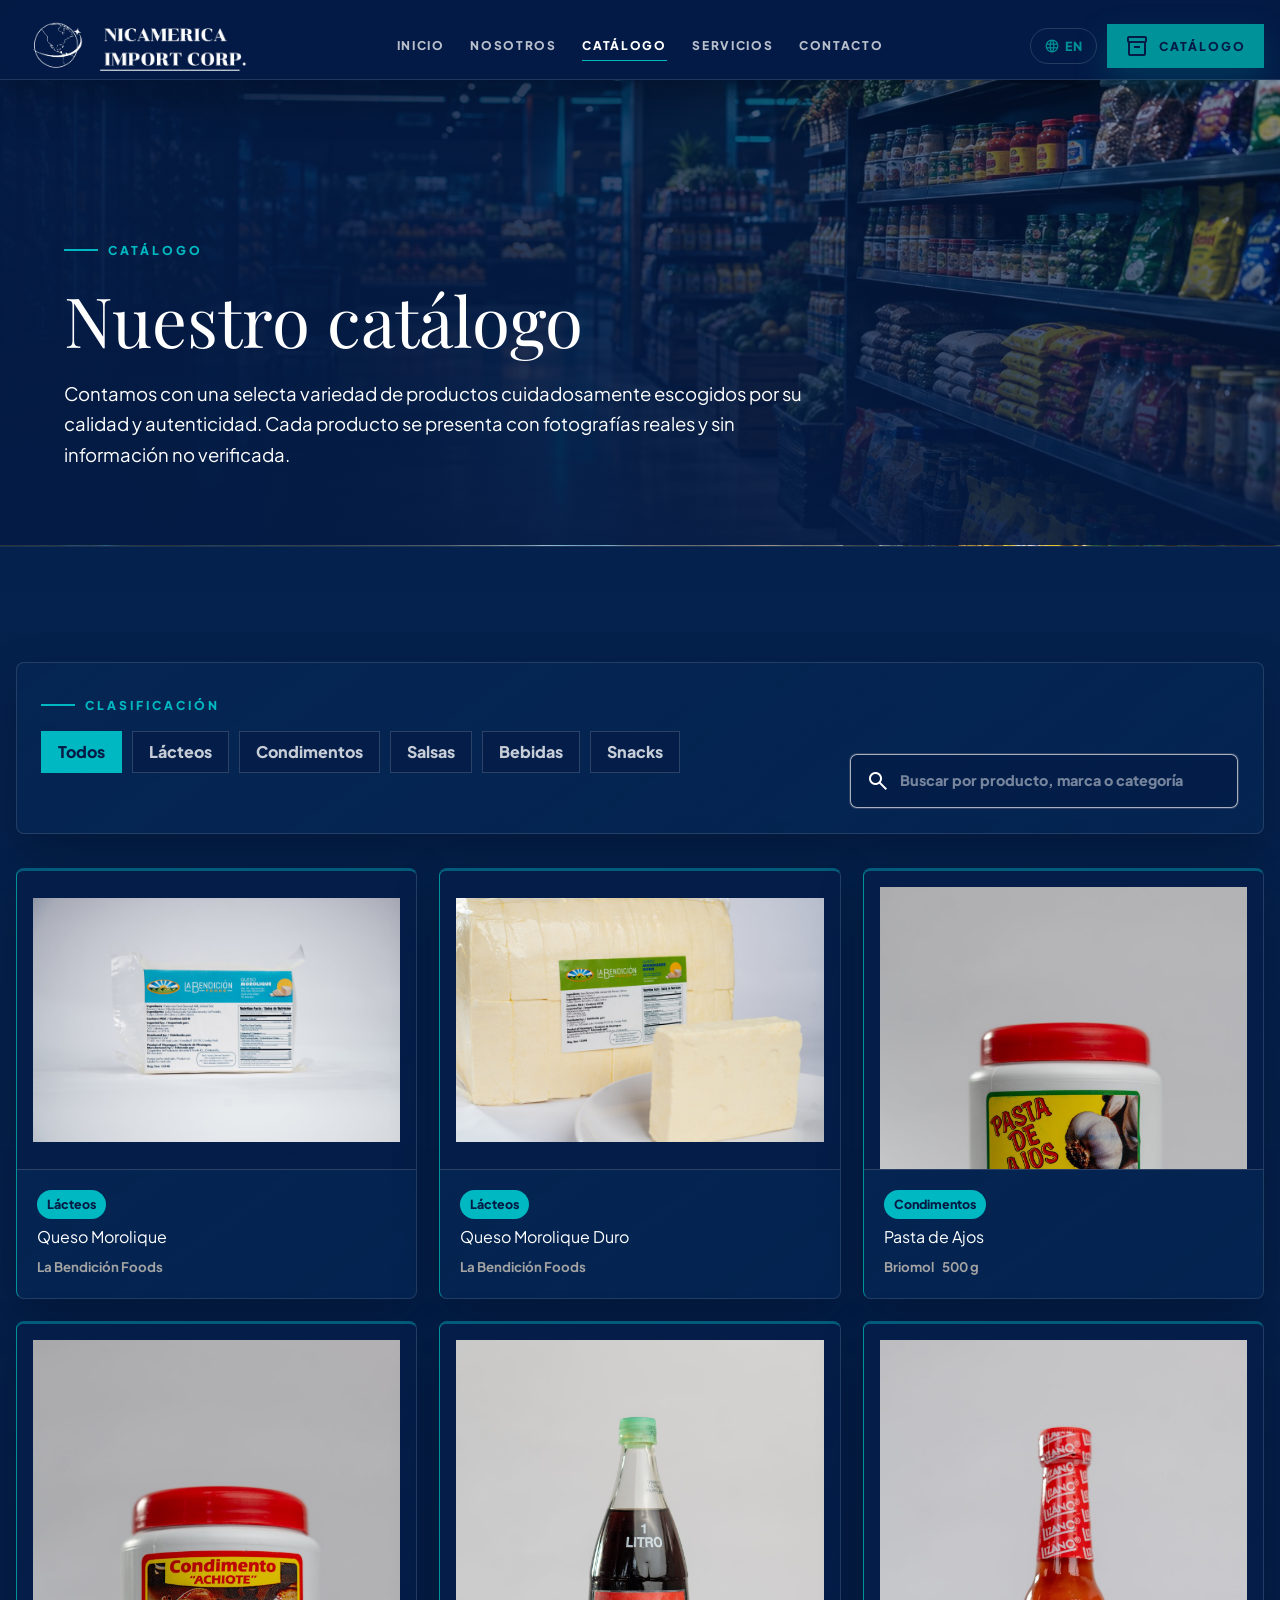
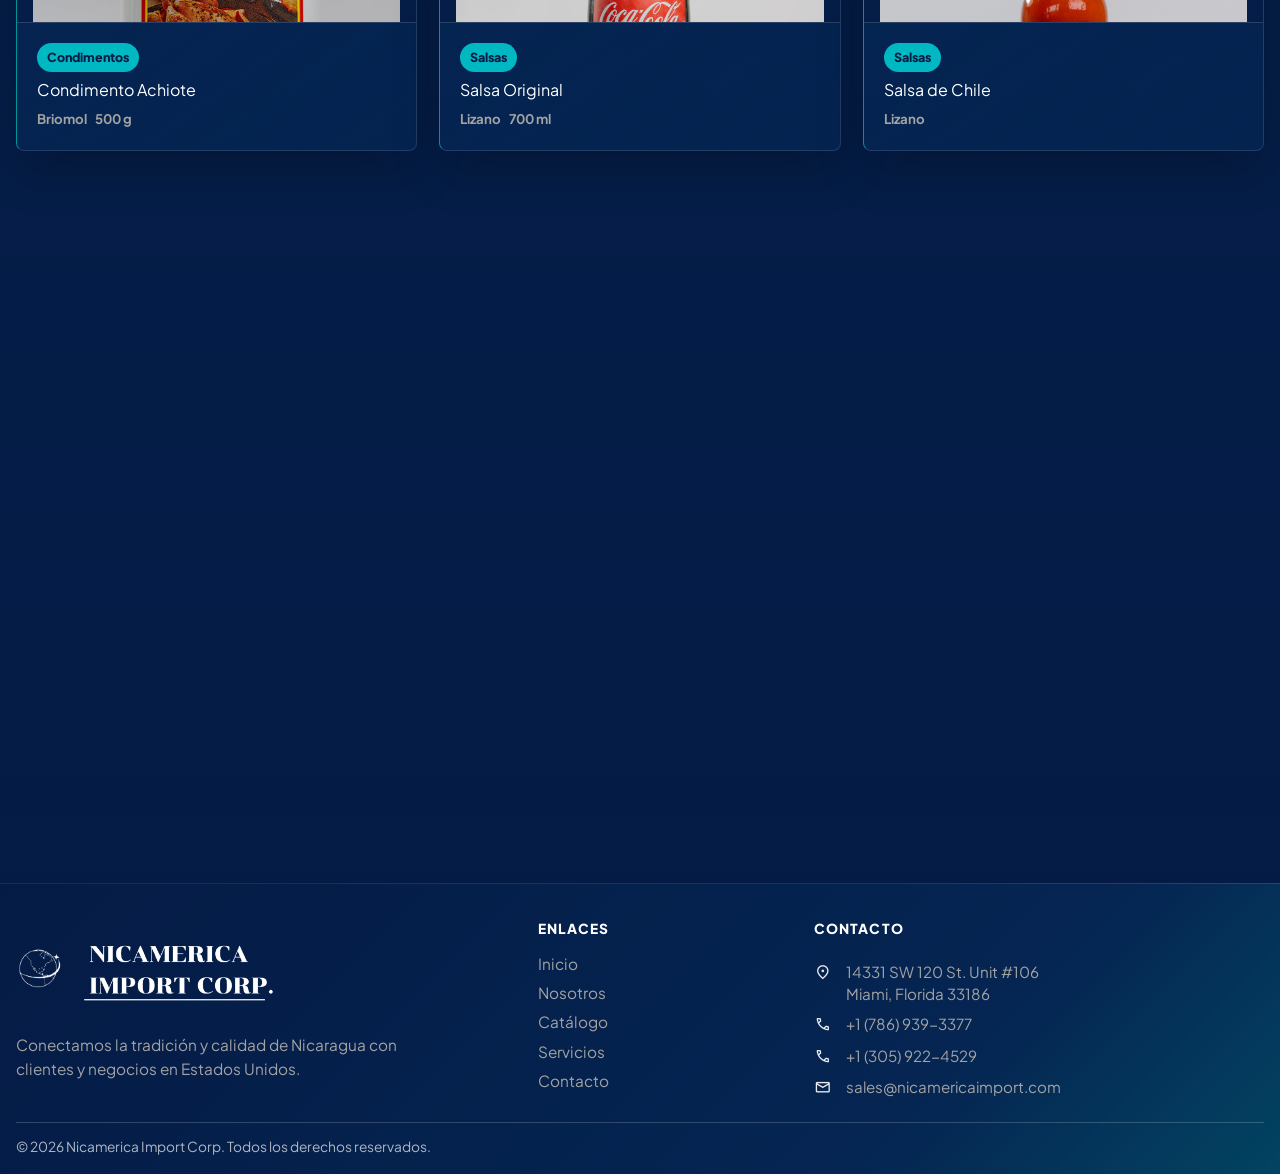
==== commit c2f7ca8e: "Feature: Implement bilingual i18n, optimize fonts to prevent FOUC, and fix hero carousel transition" ====
--- a/catalogo.html
+++ b/catalogo.html
@@ -5,30 +5,58 @@
   <meta name="viewport" content="width=device-width, initial-scale=1">
   <title>Catálogo | Nicamerica Import Corp.</title>
   <meta name="description" content="Catálogo visual de productos de Nicamerica Import Corp. con fotografías reales e información verificable.">
-  <meta name="theme-color" content="#002E5D">
-  <link rel="canonical" href="https://nicamericaimport.com/catalogo.html">
+  <meta name="theme-color" content="#041b45">
+  <meta property="og:title" content="Nicamerica Import Corp. | Inicio">
+  <meta property="og:description" content="Productos auténticos, logística confiable y atención comercial para clientes y negocios en Estados Unidos.">
+  <meta property="og:type" content="website">
+  <meta property="og:locale" content="es_US">
+  <link rel="canonical" href="https://nicamericaimport.com/">
   <link rel="preconnect" href="https://fonts.googleapis.com">
   <link rel="preconnect" href="https://fonts.gstatic.com" crossorigin>
-  <link href="https://fonts.googleapis.com/css2?family=Material+Symbols+Outlined:opsz,wght,FILL,GRAD@24,400,0,0&family=Playfair+Display:wght@500;600;700&family=Plus+Jakarta+Sans:wght@400;500;600;700;800&display=swap" rel="stylesheet">
+  <link href="https://fonts.googleapis.com/css2?family=Material+Symbols+Outlined:opsz,wght,FILL,GRAD@24,400,0,0&display=block" rel="stylesheet">
+  <link href="https://fonts.googleapis.com/css2?family=Playfair+Display:wght@500;600;700&family=Plus+Jakarta+Sans:wght@400;500;600;700;800&display=swap" rel="stylesheet">
   <link rel="icon" href="assets/favicon.png" type="image/png">
-  <link rel="stylesheet" href="assets/styles.css?v=2">
+  <link rel="stylesheet" href="assets/styles.css?v=6">
+  <script src="assets/i18n.js"></script>
 </head>
 <body data-page="catalogo">
   <header class="site-header">
     <div class="container nav-wrap">
-      <a class="brand" href="index.html" aria-label="Ir al inicio"><img class="brand-isotipo" src="assets/nicamerica-isotipo.png" alt=""><img class="brand-texto" src="assets/nicamerica-texto.png" alt="Nicamerica Import Corp."></a>
-      <nav class="desktop-nav" aria-label="Navegación principal"><a href="index.html" data-page-link="inicio">Inicio</a><a href="nosotros.html" data-page-link="nosotros">Nosotros</a><a href="catalogo.html" data-page-link="catalogo">Catálogo</a><a href="servicios.html" data-page-link="servicios">Servicios</a><a href="contacto.html" data-page-link="contacto">Contacto</a></nav>
-      <div class="header-actions"><a class="button primary compact" href="catalogo.html"><span class="material-symbols-outlined" aria-hidden="true">inventory_2</span>Catálogo</a><button class="icon-button" id="menuButton" type="button" aria-label="Abrir menú" aria-controls="mobileNav" aria-expanded="false"><span class="material-symbols-outlined" aria-hidden="true">menu</span></button></div>
+      <a class="brand" href="index.html" data-i18n-aria="nav.brand_label" aria-label="Ir al inicio">
+        <img class="brand-isotipo" src="assets/nicamerica-isotipo-white.png" alt="">
+        <img class="brand-texto" src="assets/nicamerica-texto-white.png" alt="Nicamerica Import Corp.">
+      </a>
+      <nav class="desktop-nav" aria-label="Navegación principal">
+        <a href="index.html" data-page-link="inicio" data-i18n="nav.home">Inicio</a>
+        <a href="nosotros.html" data-page-link="nosotros" data-i18n="nav.about">Nosotros</a>
+        <a href="catalogo.html" data-page-link="catalogo" data-i18n="nav.catalog">Catálogo</a>
+        <a href="servicios.html" data-page-link="servicios" data-i18n="nav.services">Servicios</a>
+        <a href="contacto.html" data-page-link="contacto" data-i18n="nav.contact">Contacto</a>
+      </nav>
+      <div class="header-actions">
+        <button class="lang-toggle" id="langToggle" type="button" aria-label="Cambiar a inglés" title="Switch to English" onclick="window.i18n.toggleLang()">
+          <span class="lang-globe material-symbols-outlined" aria-hidden="true">language</span>
+          <span class="lang-label">EN</span>
+        </button>
+        <a class="button primary compact" href="catalogo.html"><span class="material-symbols-outlined" aria-hidden="true">inventory_2</span><span data-i18n="nav.catalog_btn">Catálogo</span></a>
+        <button class="icon-button" id="menuButton" type="button" data-i18n-aria="nav.open_menu" aria-label="Abrir menú" aria-controls="mobileNav" aria-expanded="false"><span class="material-symbols-outlined" aria-hidden="true">menu</span></button>
+      </div>
     </div>
-    <nav class="mobile-nav" id="mobileNav" aria-label="Navegación móvil"><a href="index.html" data-page-link="inicio">Inicio</a><a href="nosotros.html" data-page-link="nosotros">Nosotros</a><a href="catalogo.html" data-page-link="catalogo">Catálogo</a><a href="servicios.html" data-page-link="servicios">Servicios</a><a href="contacto.html" data-page-link="contacto">Contacto</a></nav>
+    <nav class="mobile-nav" id="mobileNav" aria-label="Navegación móvil">
+      <a href="index.html" data-page-link="inicio" data-i18n="nav.home">Inicio</a>
+      <a href="nosotros.html" data-page-link="nosotros" data-i18n="nav.about">Nosotros</a>
+      <a href="catalogo.html" data-page-link="catalogo" data-i18n="nav.catalog">Catálogo</a>
+      <a href="servicios.html" data-page-link="servicios" data-i18n="nav.services">Servicios</a>
+      <a href="contacto.html" data-page-link="contacto" data-i18n="nav.contact">Contacto</a>
+    </nav>
   </header>
 
   <main>
     <section class="page-hero page-hero--catalogo">
       <div class="container section-copy reveal">
-        <span class="eyebrow">Catálogo</span>
-        <h1>Nuestro catálogo</h1>
-        <p class="lead">Contamos con una selecta variedad de productos cuidadosamente escogidos por su calidad y autenticidad. Cada producto se presenta con fotografías reales y sin información no verificada.</p>
+        <span class="eyebrow" data-i18n="catalog.hero.eyebrow">Catálogo</span>
+        <h1 data-i18n="catalog.hero.title">Nuestro catálogo</h1>
+        <p class="lead" data-i18n="catalog.hero.lead">Contamos con una selecta variedad de productos cuidadosamente escogidos por su calidad y autenticidad. Cada producto se presenta con fotografías reales y sin información no verificada.</p>
       </div>
     </section>
 
@@ -54,19 +82,43 @@
   </main>
 
   <footer class="site-footer">
-    <div class="container footer-grid"><div class="footer-brand"><img class="footer-logo" src="assets/nicamerica-logo.png" alt="Nicamerica Import Corp."><p>Conectamos la tradición y calidad de Nicaragua con clientes y negocios en Estados Unidos.</p></div><nav class="footer-nav" aria-label="Navegación de pie de página"><strong>Enlaces</strong><a href="index.html">Inicio</a><a href="nosotros.html">Nosotros</a><a href="catalogo.html">Catálogo</a><a href="servicios.html">Servicios</a><a href="contacto.html">Contacto</a></nav><div class="footer-contact"><strong>Contacto</strong><p><span class="material-symbols-outlined" aria-hidden="true">location_on</span><span>14331 SW 120 St. Unit #106<br>Miami, Florida 33186</span></p><a href="tel:+17869393377"><span class="material-symbols-outlined" aria-hidden="true">call</span>+1 (786) 939-3377</a><a href="tel:+13059224529"><span class="material-symbols-outlined" aria-hidden="true">call</span>+1 (305) 922-4529</a><a href="mailto:sales@nicamericaimport.com"><span class="material-symbols-outlined" aria-hidden="true">mail</span>sales@nicamericaimport.com</a></div><div class="footer-social"><strong>Redes</strong><div style="display: flex; gap: 14px; margin-top: 14px;"><a href="#" aria-label="Instagram" style="color: inherit;"><svg width="24" height="24" viewBox="0 0 24 24" fill="none" stroke="currentColor" stroke-width="2" stroke-linecap="round" stroke-linejoin="round"><rect x="2" y="2" width="20" height="20" rx="5" ry="5"></rect><path d="M16 11.37A4 4 0 1 1 12.63 8 4 4 0 0 1 16 11.37z"></path><line x1="17.5" y1="6.5" x2="17.51" y2="6.5"></line></svg></a><a href="#" aria-label="LinkedIn" style="color: inherit;"><svg width="24" height="24" viewBox="0 0 24 24" fill="none" stroke="currentColor" stroke-width="2" stroke-linecap="round" stroke-linejoin="round"><path d="M16 8a6 6 0 0 1 6 6v7h-4v-7a2 2 0 0 0-2-2 2 2 0 0 0-2 2v7h-4v-7a6 6 0 0 1 6-6z"></path><rect x="2" y="9" width="4" height="12"></rect><circle cx="4" cy="4" r="2"></circle></svg></a><a href="#" aria-label="Facebook" style="color: inherit;"><svg width="24" height="24" viewBox="0 0 24 24" fill="none" stroke="currentColor" stroke-width="2" stroke-linecap="round" stroke-linejoin="round"><path d="M18 2h-3a5 5 0 0 0-5 5v3H7v4h3v8h4v-8h3l1-4h-4V7a1 1 0 0 1 1-1h3z"></path></svg></a><a href="#" aria-label="YouTube" style="color: inherit;"><svg width="24" height="24" viewBox="0 0 24 24" fill="none" stroke="currentColor" stroke-width="2" stroke-linecap="round" stroke-linejoin="round"><path d="M22.54 6.42a2.78 2.78 0 0 0-1.94-2C18.88 4 12 4 12 4s-6.88 0-8.6.46a2.78 2.78 0 0 0-1.94 2A29 29 0 0 0 1 11.75a29 29 0 0 0 .46 5.33A2.78 2.78 0 0 0 3.4 19c1.72.46 8.6.46 8.6.46s6.88 0 8.6-.46a2.78 2.78 0 0 0 1.94-2 29 29 0 0 0 .46-5.25 29 29 0 0 0-.46-5.33z"></path><polygon points="9.75 15.02 15.5 11.75 9.75 8.48 9.75 15.02"></polygon></svg></a><a href="#" aria-label="TikTok" style="color: inherit;"><svg width="24" height="24" viewBox="0 0 24 24" fill="none" stroke="currentColor" stroke-width="2" stroke-linecap="round" stroke-linejoin="round"><path d="M9 12a4 4 0 1 0 4 4V4a5 5 0 0 0 5 5"></path></svg></a></div></div></div>
+    <div class="container footer-grid">
+      <div class="footer-brand">
+        <div class="footer-logo-lockup" aria-label="Nicamerica Import Corp.">
+          <img class="footer-logo-mark" src="assets/nicamerica-isotipo-white.png" alt="">
+          <img class="footer-logo-text" src="assets/nicamerica-texto-white.png" alt="Nicamerica Import Corp.">
+        </div>
+        <p data-i18n="footer.tagline">Conectamos la tradición y calidad de Nicaragua con clientes y negocios en Estados Unidos.</p>
+      </div>
+      <nav class="footer-nav" aria-label="Navegación de pie de página">
+        <strong data-i18n="footer.links">Enlaces</strong>
+        <a href="index.html" data-i18n="nav.home">Inicio</a>
+        <a href="nosotros.html" data-i18n="nav.about">Nosotros</a>
+        <a href="catalogo.html" data-i18n="nav.catalog">Catálogo</a>
+        <a href="servicios.html" data-i18n="nav.services">Servicios</a>
+        <a href="contacto.html" data-i18n="nav.contact">Contacto</a>
+      </nav>
+      <div class="footer-contact">
+        <strong data-i18n="footer.contact">Contacto</strong>
+        <p><span class="material-symbols-outlined" aria-hidden="true">location_on</span><span>14331 SW 120 St. Unit #106<br>Miami, Florida 33186</span></p>
+        <a href="tel:+17869393377"><span class="material-symbols-outlined" aria-hidden="true">call</span>+1 (786) 939-3377</a>
+        <a href="tel:+13059224529"><span class="material-symbols-outlined" aria-hidden="true">call</span>+1 (305) 922-4529</a>
+        <a href="mailto:sales@nicamericaimport.com"><span class="material-symbols-outlined" aria-hidden="true">mail</span>sales@nicamericaimport.com</a>
+      </div>
+    </div>
     <div class="container copyright" id="copyright"></div>
   </footer>
 
   <div class="modal" id="productModal" aria-hidden="true">
     <div class="modal-backdrop" data-close-modal></div>
     <article class="modal-dialog" role="dialog" aria-modal="true" aria-labelledby="modalTitle">
-      <button class="modal-close" type="button" aria-label="Cerrar detalle" data-close-modal><span class="material-symbols-outlined" aria-hidden="true">close</span></button>
+      <button class="modal-close" type="button" data-i18n-aria="modal.close" aria-label="Cerrar detalle" data-close-modal><span class="material-symbols-outlined" aria-hidden="true">close</span></button>
       <div class="modal-image"><img id="modalImage" alt=""></div>
-      <div class="modal-content"><span class="pill" id="modalCategory"></span><h2 id="modalTitle"></h2><div class="detail-list" id="modalDetails"></div><a class="button primary" href="contacto.html" data-close-modal>Consultar disponibilidad</a></div>
+      <div class="modal-content"><span class="pill" id="modalCategory"></span><h2 id="modalTitle"></h2><div class="detail-list" id="modalDetails"></div><a class="button primary" href="contacto.html" data-close-modal data-i18n="modal.cta">Consultar disponibilidad</a></div>
     </article>
   </div>
   <script src="assets/app.js"></script>
+  <script>document.addEventListener('langchange', () => window.i18n.applyTranslations());</script>
 </body>
 </html>
 
--- a/assets/styles.css
+++ b/assets/styles.css
@@ -2335,3 +2335,1165 @@
     min-height: 260px;
   }
 }
+
+/* Dark teal palette requested: #041b45 / #052552 / #009299 / #00b8c1. */
+:root {
+  --primary: #009299;
+  --secondary: #00b8c1;
+  --white: #ffffff;
+  --ink: #ffffff;
+  --muted: #a3a3a3;
+  --line: rgba(255, 255, 255, 0.14);
+  --soft: rgba(255, 255, 255, 0.06);
+  --soft-blue: rgba(0, 184, 193, 0.12);
+  --deep: #041b45;
+  --surface: #052552;
+  --surface-high: #073064;
+  --danger: #ef4444;
+  --danger-strong: #e74c3c;
+  --shadow: 0 20px 56px rgba(0, 0, 0, 0.32);
+}
+
+html,
+body,
+main {
+  color: var(--ink);
+  background: var(--deep);
+}
+
+body {
+  background:
+    radial-gradient(circle at 18% 8%, rgba(0, 184, 193, 0.12), transparent 28rem),
+    radial-gradient(circle at 86% 18%, rgba(0, 146, 153, 0.1), transparent 30rem),
+    var(--deep);
+}
+
+.site-header {
+  color: var(--white);
+  background: rgba(4, 27, 69, 0.9);
+  border-bottom-color: rgba(255, 255, 255, 0.12);
+  box-shadow: 0 16px 44px rgba(0, 0, 0, 0.24);
+  backdrop-filter: blur(14px) saturate(135%);
+  -webkit-backdrop-filter: blur(14px) saturate(135%);
+}
+
+.site-header.is-scrolled {
+  background: rgba(4, 27, 69, 0.72);
+  border-bottom-color: rgba(0, 184, 193, 0.24);
+  box-shadow: 0 18px 52px rgba(0, 0, 0, 0.34);
+}
+
+.brand,
+.site-header.is-scrolled .brand {
+  background: rgba(255, 255, 255, 0.96);
+  border-color: rgba(255, 255, 255, 0.26);
+}
+
+.desktop-nav a {
+  color: rgba(255, 255, 255, 0.72);
+}
+
+.desktop-nav a:hover,
+.desktop-nav a[aria-current="page"] {
+  color: var(--white);
+  border-color: var(--secondary);
+}
+
+.mobile-nav {
+  background: rgba(4, 27, 69, 0.96);
+  border-bottom-color: rgba(255, 255, 255, 0.12);
+}
+
+.mobile-nav a,
+.mobile-nav a[aria-current="page"],
+.mobile-nav a:hover {
+  color: var(--white);
+}
+
+.icon-button,
+.site-header.is-scrolled .icon-button {
+  color: var(--white);
+  background: rgba(255, 255, 255, 0.08);
+  border-color: rgba(255, 255, 255, 0.18);
+}
+
+.button.primary,
+.header-actions .button.primary,
+.site-header.is-scrolled .header-actions .button.primary {
+  color: var(--deep);
+  background: var(--primary);
+  border-color: var(--primary);
+  box-shadow: 0 14px 34px rgba(0, 146, 153, 0.24);
+}
+
+.button.primary:hover,
+.header-actions .button.primary:hover {
+  color: var(--deep);
+  background: var(--secondary);
+  border-color: var(--secondary);
+}
+
+.button.secondary {
+  color: var(--white);
+  background: rgba(255, 255, 255, 0.08);
+  border-color: rgba(0, 184, 193, 0.52);
+}
+
+.button.secondary:hover {
+  color: var(--deep);
+  background: var(--secondary);
+  border-color: var(--secondary);
+}
+
+.hero {
+  background-image:
+    linear-gradient(90deg, rgba(4,27,69,0.94), rgba(4,27,69,0.78) 44%, rgba(4,27,69,0.34)),
+    linear-gradient(to bottom, rgba(4,27,69,0.16), rgba(4,27,69,0.82)),
+    url("products/hero-productos.jpg");
+}
+
+.hero-copy h1,
+.hero-copy .lead,
+.hero-kicker,
+.page-hero h1,
+.page-hero .lead,
+.section-header h2,
+.section-copy h2,
+h1,
+h2,
+h3,
+.product-body h3,
+.service-card h3,
+.info-card h3,
+.catalog-cta h3,
+.story-copy h2 {
+  color: var(--white);
+}
+
+.hero-copy h1 span,
+.eyebrow,
+.eyebrow.light,
+.service-card > span,
+.service-card strong,
+.detail-list strong,
+label,
+.contact-card strong,
+.story-copy .eyebrow {
+  color: var(--secondary);
+}
+
+.eyebrow::before,
+.hero .eyebrow::before {
+  background: var(--secondary);
+}
+
+.lead,
+.value-card p,
+.info-card p,
+.service-card p,
+.catalog-cta p,
+.site-footer p,
+.detail-list,
+.product-body .meta,
+.story-copy p,
+.section-copy p,
+.footer-contact p,
+.footer-contact a,
+.footer-nav a {
+  color: var(--muted);
+}
+
+.section,
+.featured-section,
+.value-section,
+.services-section,
+.about-story-section,
+.contact-grid {
+  color: var(--ink);
+  background:
+    linear-gradient(180deg, rgba(5,37,82,0.66), rgba(4,27,69,0.98));
+  border-color: rgba(255, 255, 255, 0.1);
+}
+
+.intro-band,
+.catalog-cta,
+.service-cta,
+.metadata-strip {
+  background: linear-gradient(135deg, #052552 0%, #041b45 58%, rgba(0,146,153,0.5) 100%);
+  border-color: rgba(0, 184, 193, 0.18);
+}
+
+.metadata-grid strong,
+.metadata-grid span,
+.metadata-grid .material-symbols-outlined {
+  color: var(--white);
+}
+
+.metadata-grid .material-symbols-outlined {
+  background: rgba(0, 184, 193, 0.18);
+  border: 1px solid rgba(0, 184, 193, 0.34);
+}
+
+.value-card,
+.info-card,
+.service-card,
+.product-card,
+.contact-card,
+form,
+.catalog-tools,
+.story-panel,
+.plant-photo,
+.catalog-empty {
+  color: var(--ink);
+  background:
+    linear-gradient(145deg, rgba(5,37,82,0.98), rgba(5,37,82,0.78));
+  border-color: rgba(255, 255, 255, 0.12);
+  box-shadow: 0 18px 48px rgba(0, 0, 0, 0.24);
+}
+
+.value-card:hover,
+.info-card:hover,
+.service-card:hover,
+.product-card:hover,
+.story-panel:hover,
+.plant-photo:hover {
+  border-color: rgba(0, 184, 193, 0.42);
+  box-shadow: 0 24px 62px rgba(0, 0, 0, 0.34);
+}
+
+.story-panel,
+.story-panel.reverse,
+.story-panel--vision,
+.service-card,
+.product-card,
+.contact-card,
+form {
+  border-left-color: var(--primary);
+  border-top-color: rgba(0, 184, 193, 0.38);
+}
+
+.product-media,
+.modal-image,
+.filter-button,
+.catalog-search,
+input,
+textarea {
+  color: var(--white);
+  background: rgba(4, 27, 69, 0.62);
+  border-color: rgba(255, 255, 255, 0.16);
+}
+
+input,
+textarea {
+  border-bottom-color: rgba(255, 255, 255, 0.24);
+}
+
+input:focus,
+textarea:focus {
+  border-bottom-color: var(--secondary);
+}
+
+input::placeholder,
+textarea::placeholder {
+  color: rgba(255, 255, 255, 0.46);
+}
+
+.catalog-search:focus-within {
+  border-color: var(--secondary);
+  box-shadow: 0 0 0 4px rgba(0, 184, 193, 0.12);
+}
+
+.pill,
+.value-card .material-symbols-outlined,
+.filter-button.active,
+.filter-button:hover {
+  color: var(--deep);
+  background: var(--secondary);
+  border-color: var(--secondary);
+}
+
+.filter-button {
+  color: rgba(255, 255, 255, 0.78);
+}
+
+.page-hero {
+  color: var(--white);
+}
+
+.page-hero::before {
+  background:
+    linear-gradient(90deg, rgba(4,27,69,0.95), rgba(4,27,69,0.74) 48%, rgba(4,27,69,0.32)),
+    linear-gradient(to bottom, rgba(4,27,69,0.1), rgba(4,27,69,0.84));
+}
+
+.plant-photo figcaption {
+  color: var(--deep);
+  background: rgba(0, 184, 193, 0.92);
+  border-color: rgba(255, 255, 255, 0.18);
+}
+
+.site-footer {
+  background: linear-gradient(135deg, #041b45 0%, #052552 72%, rgba(0,146,153,0.34) 100%);
+  border-top: 1px solid rgba(0, 184, 193, 0.16);
+}
+
+.footer-whatsapp {
+  color: var(--deep);
+  background: var(--primary);
+  border-color: var(--primary);
+}
+
+.footer-whatsapp:hover,
+.footer-whatsapp:focus-visible {
+  color: var(--deep);
+  background: var(--secondary);
+  border-color: var(--secondary);
+}
+
+.footer-whatsapp .material-symbols-outlined,
+.footer-whatsapp:hover .material-symbols-outlined,
+.footer-whatsapp:focus-visible .material-symbols-outlined {
+  color: var(--deep);
+}
+
+.modal-backdrop {
+  background: rgba(4, 27, 69, 0.82);
+}
+
+.modal-dialog,
+.modal-close {
+  color: var(--white);
+  background: var(--surface);
+  border-color: rgba(255, 255, 255, 0.14);
+}
+
+.form-status.show,
+.catalog-empty {
+  border-left: 4px solid var(--danger);
+}
+
+.map {
+  border-color: rgba(0, 184, 193, 0.24);
+  filter: saturate(0.95) contrast(0.96);
+}
+
+/* Image and logo refinements requested after dark palette. */
+.brand,
+.site-header.is-scrolled .brand {
+  background: transparent;
+  border-color: transparent;
+  box-shadow: none;
+}
+
+.brand-isotipo {
+  width: 54px;
+  height: 54px;
+  object-fit: contain;
+}
+
+.brand-texto {
+  width: min(154px, 32vw);
+  height: auto;
+  object-fit: contain;
+}
+
+.site-footer .footer-logo.footer-logo--white {
+  width: min(285px, 100%);
+  height: 94px;
+  object-fit: contain;
+  object-position: left center;
+  padding: 0;
+  background: transparent;
+  border: 0;
+  border-radius: 0;
+  box-shadow: none;
+}
+
+.site-footer .footer-logo-lockup {
+  display: flex;
+  align-items: center;
+  gap: 14px;
+  width: min(360px, 100%);
+  max-width: 360px;
+  margin: 0 0 14px;
+}
+
+.site-footer .footer-logo-mark {
+  flex: 0 0 auto;
+  width: 46px;
+  max-width: 46px;
+  height: 46px;
+  object-fit: contain;
+}
+
+.site-footer .footer-logo-text {
+  flex: 1 1 0;
+  width: 200px;
+  max-width: min(200px, calc(100% - 60px));
+  height: auto;
+  object-fit: contain;
+}
+
+.hero {
+  position: relative;
+  overflow: hidden;
+  background: var(--deep);
+}
+
+.hero-slideshow,
+.hero-slide {
+  position: absolute;
+  inset: 0;
+}
+
+.hero-slideshow {
+  z-index: 0;
+  pointer-events: none;
+}
+
+.hero-slide {
+  opacity: 0;
+  background-size: cover;
+  background-position: center;
+  animation: heroSlideShow 28s infinite ease-in-out;
+  will-change: opacity;
+}
+
+.hero-slide::after {
+  content: "";
+  position: absolute;
+  inset: 0;
+  background:
+    linear-gradient(90deg, rgba(4,27,69,0.96), rgba(4,27,69,0.78) 44%, rgba(4,27,69,0.36)),
+    linear-gradient(to bottom, rgba(4,27,69,0.1), rgba(4,27,69,0.84));
+}
+
+.hero-slide--plant {
+  background-image: url("plant/plant-quality.jpg");
+  animation-delay: 0s;
+}
+
+.hero-slide--production {
+  background-image: url("plant/plant-production.jpg");
+  animation-delay: 7s;
+}
+
+.hero-slide--market {
+  background-image: url("generated/supermarket-aisle.jpg");
+  animation-delay: 14s;
+}
+
+.hero-slide--trade {
+  background-image: url("generated/import-agent.jpg");
+  animation-delay: 21s;
+}
+
+@keyframes heroSlideShow {
+  0% { opacity: 0; }
+  5% { opacity: 1; }
+  25% { opacity: 1; }
+  30% { opacity: 0; }
+  100% { opacity: 0; }
+}
+
+.hero-grid {
+  position: relative;
+  z-index: 1;
+}
+
+.hero-visual img {
+  object-position: center;
+}
+
+.page-hero--nosotros {
+  background-image: url("generated/nicaragua-landscape.jpg");
+}
+
+.page-hero--catalogo {
+  background-image: url("generated/supermarket-aisle.jpg");
+}
+
+.page-hero--servicios {
+  background-image: url("plant/plant-production.jpg");
+}
+
+.page-hero--contacto {
+  background-image: url("generated/import-agent.jpg");
+}
+
+.story-panel,
+.story-panel.reverse,
+.story-panel--vision {
+  background:
+    linear-gradient(145deg, rgba(5,37,82,0.98), rgba(5,37,82,0.8));
+  border-left-color: var(--primary);
+}
+
+.story-panel img {
+  object-position: center;
+}
+
+.story-panel.reverse .story-copy {
+  order: 2;
+}
+
+.story-panel.reverse img {
+  order: 1;
+}
+
+.story-panel--vision .story-copy {
+  order: 1;
+}
+
+.story-panel--vision img {
+  order: 2;
+}
+
+@media (max-width: 980px) {
+  .brand-isotipo {
+    width: 48px;
+    height: 48px;
+  }
+
+  .brand-texto {
+    width: min(140px, 38vw);
+  }
+
+  .story-panel.reverse .story-copy,
+  .story-panel.reverse img,
+  .story-panel--vision .story-copy,
+  .story-panel--vision img {
+    order: initial;
+  }
+}
+
+@media (max-width: 520px) {
+  html,
+  body {
+    width: 100%;
+    max-width: 100%;
+    overflow-x: hidden;
+  }
+
+  .site-header .nav-wrap {
+    grid-template-columns: 1fr auto;
+    min-width: 0;
+    width: min(100% - 28px, 88rem);
+  }
+
+  .desktop-nav,
+  .header-actions .button {
+    display: none;
+  }
+
+  .header-actions {
+    display: flex;
+    justify-self: end;
+  }
+
+  .icon-button {
+    display: grid;
+  }
+
+  .brand {
+    min-width: 0;
+  }
+
+  .brand-texto {
+    width: min(136px, 48vw);
+  }
+
+  .hero-grid {
+    grid-template-columns: minmax(0, 1fr);
+    width: min(100% - 28px, 88rem);
+    max-width: 100%;
+    min-width: 0;
+    margin-inline: auto;
+  }
+
+  .hero-visual {
+    display: none;
+  }
+
+  .hero-copy {
+    width: 100%;
+    max-width: 100%;
+    min-width: 0;
+    justify-items: center;
+    text-align: center;
+  }
+
+  .hero-copy h1 {
+    width: 100%;
+    max-width: 292px;
+    margin-inline: auto;
+    font-size: clamp(2.05rem, 10vw, 2.45rem);
+    line-height: 1.02;
+    text-wrap: balance;
+  }
+
+  .hero-copy .lead {
+    max-width: 292px;
+    margin-inline: auto;
+  }
+
+  .hero-actions {
+    width: 100%;
+  }
+
+  .hero-actions .button {
+    width: 100%;
+    max-width: 100%;
+    min-width: 0;
+    justify-content: center;
+    padding-inline: 14px;
+    font-size: 0.68rem;
+    letter-spacing: 0.11em;
+    white-space: normal;
+    text-align: center;
+  }
+}
+
+body[data-page="nosotros"] .reveal {
+  opacity: 1;
+  transform: none;
+}
+
+/* Catalog page rebuilt as a sectioned product guide. */
+.catalog-showcase {
+  background:
+    radial-gradient(circle at top left, rgba(0, 184, 193, 0.16), transparent 34rem),
+    linear-gradient(180deg, var(--deep), #031737 58%, var(--deep));
+}
+
+.catalog-intro {
+  max-width: 760px;
+  margin-bottom: 28px;
+}
+
+.catalog-intro h2 {
+  margin: 10px 0 10px;
+  color: var(--white);
+  font-size: clamp(2rem, 4vw, 3.4rem);
+}
+
+.catalog-intro p {
+  margin: 0;
+  color: rgba(255, 255, 255, 0.74);
+  line-height: 1.8;
+}
+
+.catalog-category-nav {
+  display: grid;
+  grid-template-columns: repeat(7, minmax(0, 1fr));
+  gap: 18px;
+  margin: 0 0 54px;
+}
+
+.category-jump-card {
+  display: grid;
+  align-content: start;
+  justify-items: center;
+  min-height: 118px;
+  padding: 6px 8px 10px;
+  color: rgba(255, 255, 255, 0.86);
+  text-align: center;
+  text-decoration: none;
+  background: transparent;
+  border: 0;
+  border-radius: 0;
+  box-shadow: none;
+  transition: transform 180ms ease, color 180ms ease;
+}
+
+.category-jump-card:hover,
+.category-jump-card:focus-visible {
+  color: var(--secondary);
+  transform: translateY(-4px);
+}
+
+.category-jump-card img,
+.category-icon {
+  width: 82px;
+  height: 82px;
+  margin-bottom: 14px;
+  border-radius: 50%;
+  background: rgba(255, 255, 255, 0.92);
+  border: 2px solid rgba(0, 184, 193, 0.42);
+  object-fit: contain;
+  box-shadow: 0 14px 28px rgba(0, 0, 0, 0.18);
+}
+
+.category-icon {
+  display: grid;
+  place-items: center;
+  color: var(--deep);
+  font-size: 2.4rem;
+}
+
+.category-jump-card span:last-child {
+  font-weight: 800;
+  font-size: 0.78rem;
+  line-height: 1.25;
+  letter-spacing: 0.02em;
+}
+
+.catalog-category-section {
+  scroll-margin-top: 110px;
+  display: grid;
+  grid-template-columns: minmax(280px, 0.92fr) minmax(0, 1.08fr);
+  gap: clamp(28px, 5vw, 76px);
+  align-items: center;
+  margin: 0 0 76px;
+  padding: clamp(20px, 4vw, 42px) 0;
+  overflow: hidden;
+  background: transparent;
+  border: 0;
+  border-radius: 0;
+  box-shadow: none;
+}
+
+.catalog-category-section--reverse {
+  grid-template-columns: minmax(0, 1.08fr) minmax(280px, 0.92fr);
+}
+
+.catalog-category-section--reverse .catalog-visual-panel {
+  order: 2;
+}
+
+.catalog-category-section--reverse .catalog-category-copy {
+  order: 1;
+}
+
+.catalog-visual-panel {
+  position: relative;
+  display: grid;
+  gap: 16px;
+  min-height: 0;
+  padding: 0;
+  background: transparent;
+  border: 0;
+  border-radius: 0;
+}
+
+.catalog-category-label {
+  position: absolute;
+  top: 18px;
+  left: 18px;
+  z-index: 2;
+  padding: 8px 12px;
+  color: var(--deep);
+  font-weight: 900;
+  font-size: 0.72rem;
+  letter-spacing: 0.12em;
+  text-transform: uppercase;
+  background: var(--secondary);
+  border-radius: 999px;
+  box-shadow: 0 12px 28px rgba(0, 0, 0, 0.2);
+}
+
+.catalog-main-photo {
+  width: 100%;
+  min-height: 292px;
+  max-height: 420px;
+  object-fit: contain;
+  align-self: center;
+  justify-self: center;
+  padding: 0;
+  background: transparent;
+  border: 1px solid rgba(0, 184, 193, 0.2);
+  border-radius: 26px;
+  box-shadow: 0 18px 40px rgba(0, 0, 0, 0.18);
+}
+
+.catalog-photo-strip {
+  display: grid;
+  grid-template-columns: repeat(3, minmax(0, 1fr));
+  gap: 12px;
+}
+
+.catalog-photo-strip img {
+  width: 100%;
+  aspect-ratio: 1.24;
+  object-fit: contain;
+  padding: 0;
+  background: transparent;
+  border: 1px solid rgba(0, 184, 193, 0.18);
+  border-radius: 18px;
+  box-shadow: 0 14px 28px rgba(0, 0, 0, 0.16);
+}
+
+.catalog-category-copy h2 {
+  margin: 0 0 12px;
+  color: var(--white);
+  font-size: clamp(2rem, 4vw, 3.3rem);
+}
+
+.catalog-category-copy > p {
+  max-width: 680px;
+  margin: 0 0 22px;
+  color: rgba(255, 255, 255, 0.74);
+  line-height: 1.8;
+}
+
+.catalog-product-stack {
+  display: grid;
+  gap: 0;
+  border-top: 1px solid rgba(255, 255, 255, 0.14);
+}
+
+.catalog-product-info {
+  interpolate-size: allow-keywords;
+  padding: 0;
+  color: rgba(255, 255, 255, 0.78);
+  background: transparent;
+  border: 0;
+  border-bottom: 1px solid rgba(255, 255, 255, 0.14);
+  border-radius: 0;
+  overflow: clip;
+  transition: border-color 180ms ease, background 180ms ease;
+}
+
+.catalog-product-info:hover,
+.catalog-product-info[open] {
+  border-color: rgba(0, 184, 193, 0.46);
+}
+
+.catalog-product-info:hover {
+  background: linear-gradient(90deg, rgba(0, 184, 193, 0.08), transparent 52%);
+}
+
+.catalog-product-info summary {
+  display: flex;
+  align-items: center;
+  justify-content: space-between;
+  gap: 18px;
+  padding: 18px 0;
+  color: var(--white);
+  font-weight: 800;
+  font-size: clamp(1.02rem, 2vw, 1.25rem);
+  cursor: pointer;
+  list-style: none;
+  outline-offset: 6px;
+  transition: color 180ms ease, padding-left 180ms ease;
+}
+
+.catalog-product-info summary::-webkit-details-marker {
+  display: none;
+}
+
+.catalog-product-info summary .material-symbols-outlined {
+  flex: 0 0 auto;
+  width: 36px;
+  height: 36px;
+  display: grid;
+  place-items: center;
+  color: var(--deep);
+  background: var(--secondary);
+  border-radius: 50%;
+  transition: transform 180ms ease;
+}
+
+.catalog-product-info summary:hover {
+  color: var(--secondary);
+  padding-left: 8px;
+}
+
+.catalog-product-info[open] summary .material-symbols-outlined {
+  transform: rotate(180deg);
+}
+
+.catalog-product-info[open] {
+  padding-bottom: 6px;
+}
+
+.catalog-product-info[open] p,
+.catalog-product-info[open] strong,
+.catalog-product-info[open] ul {
+  padding-left: 14px;
+}
+
+.catalog-product-info::details-content {
+  block-size: 0;
+  overflow: hidden;
+  opacity: 0;
+  transition:
+    block-size 320ms cubic-bezier(0.22, 1, 0.36, 1),
+    opacity 240ms ease,
+    content-visibility 320ms allow-discrete;
+}
+
+.catalog-product-info[open]::details-content {
+  block-size: auto;
+  opacity: 1;
+}
+
+.catalog-product-info p {
+  margin: 4px 0 18px;
+  padding-top: 4px;
+  line-height: 1.7;
+}
+
+.catalog-product-info[open] p,
+.catalog-product-info[open] strong,
+.catalog-product-info[open] ul {
+  animation: catalogDetailsIn 260ms ease both;
+}
+
+@keyframes catalogDetailsIn {
+  from {
+    opacity: 0;
+    transform: translateY(-6px);
+  }
+
+  to {
+    opacity: 1;
+    transform: translateY(0);
+  }
+}
+
+.catalog-product-info strong {
+  display: block;
+  margin: 4px 0 12px;
+  color: var(--secondary);
+  font-size: 0.78rem;
+  letter-spacing: 0.12em;
+  text-transform: uppercase;
+}
+
+.catalog-product-info ul {
+  display: grid;
+  gap: 8px;
+  margin: 0 0 24px;
+  padding: 0;
+  list-style: none;
+}
+
+.catalog-product-info li {
+  display: flex;
+  align-items: center;
+  gap: 8px;
+  padding: 0;
+  color: rgba(255, 255, 255, 0.86);
+  background: transparent;
+  border: 0;
+  border-radius: 0;
+  font-size: 0.84rem;
+}
+
+.catalog-product-info li::before {
+  content: "inventory_2";
+  flex: 0 0 auto;
+  font-family: "Material Symbols Outlined";
+  font-size: 1rem;
+  line-height: 1;
+  color: var(--secondary);
+}
+
+.catalog-product-info--simple {
+  border-left-color: var(--secondary);
+}
+
+.catalog-visual-panel--pending {
+  align-content: center;
+}
+
+.catalog-pending-photo {
+  display: grid;
+  place-items: center;
+  min-height: 330px;
+  padding: 34px;
+  color: rgba(255, 255, 255, 0.74);
+  text-align: center;
+  background:
+    linear-gradient(135deg, rgba(0, 184, 193, 0.14), rgba(255, 255, 255, 0.05)),
+    rgba(255, 255, 255, 0.06);
+  border: 1px dashed rgba(0, 184, 193, 0.48);
+  border-radius: 22px;
+}
+
+.catalog-pending-photo .material-symbols-outlined {
+  width: 74px;
+  height: 74px;
+  display: grid;
+  place-items: center;
+  margin-bottom: 12px;
+  color: var(--deep);
+  font-size: 2.4rem;
+  background: var(--secondary);
+  border-radius: 50%;
+}
+
+.catalog-pending-photo strong {
+  display: block;
+  color: var(--white);
+  font-size: 1.2rem;
+}
+
+.catalog-pending-photo p {
+  max-width: 280px;
+  margin: 8px auto 0;
+  line-height: 1.6;
+}
+
+.catalog-final-cta {
+  display: grid;
+  grid-template-columns: minmax(0, 1fr) auto;
+  gap: 24px;
+  align-items: center;
+  padding: clamp(24px, 4vw, 42px);
+  background:
+    linear-gradient(135deg, rgba(0, 146, 153, 0.92), rgba(0, 184, 193, 0.76)),
+    var(--primary);
+  border-radius: 24px;
+  box-shadow: 0 26px 64px rgba(0, 0, 0, 0.22);
+}
+
+.catalog-final-cta .eyebrow,
+.catalog-final-cta h2,
+.catalog-final-cta p {
+  color: var(--deep);
+}
+
+.catalog-final-cta h2 {
+  margin: 6px 0 8px;
+}
+
+.catalog-final-cta p {
+  max-width: 720px;
+  margin: 0;
+  font-weight: 600;
+  line-height: 1.7;
+}
+
+.catalog-final-cta .button.primary {
+  background: var(--white);
+  border-color: var(--white);
+  color: var(--deep);
+}
+
+.catalog-final-cta .button.primary:hover,
+.catalog-final-cta .button.primary:focus-visible {
+  color: var(--white);
+  background: var(--deep);
+  border-color: var(--deep);
+}
+
+@media (max-width: 1180px) {
+  .catalog-category-nav {
+    grid-template-columns: repeat(4, minmax(0, 1fr));
+  }
+}
+
+@media (max-width: 900px) {
+  .catalog-category-section,
+  .catalog-category-section--reverse {
+    grid-template-columns: minmax(0, 1fr);
+    gap: 24px;
+  }
+
+  .catalog-category-section--reverse .catalog-visual-panel,
+  .catalog-category-section--reverse .catalog-category-copy {
+    order: initial;
+  }
+
+  .catalog-visual-panel {
+    min-height: 0;
+  }
+
+  .catalog-final-cta {
+    grid-template-columns: minmax(0, 1fr);
+  }
+}
+
+@media (max-width: 720px) {
+  .catalog-category-nav {
+    grid-template-columns: repeat(2, minmax(0, 1fr));
+    gap: 12px;
+    margin-bottom: 36px;
+  }
+
+  .catalog-category-section {
+    margin-bottom: 36px;
+    padding: 18px 0;
+    border-radius: 0;
+  }
+
+  .catalog-main-photo {
+    min-height: 220px;
+    padding: 18px;
+  }
+
+  .catalog-photo-strip {
+    grid-template-columns: repeat(2, minmax(0, 1fr));
+  }
+}
+
+@media (max-width: 420px) {
+  .catalog-category-nav {
+    grid-template-columns: minmax(0, 1fr);
+  }
+
+  .category-jump-card {
+    min-height: 116px;
+    grid-template-columns: auto 1fr;
+    align-items: center;
+    justify-items: start;
+    text-align: left;
+    padding-inline: 16px;
+  }
+
+  .category-jump-card img,
+  .category-icon {
+    width: 68px;
+    height: 68px;
+    margin: 0 14px 0 0;
+  }
+
+  .catalog-product-info ul {
+    display: grid;
+  }
+}
+
+/* =========================================================
+   Language Toggle Button
+   ========================================================= */
+.lang-toggle {
+  display: inline-flex;
+  align-items: center;
+  gap: 5px;
+  height: 36px;
+  padding: 0 13px;
+  border: 1.5px solid var(--line);
+  border-radius: 999px;
+  background: transparent;
+  color: var(--primary);
+  font-size: 0.78rem;
+  font-weight: 800;
+  letter-spacing: 0.08em;
+  cursor: pointer;
+  transition: background 160ms ease, border-color 160ms ease, color 160ms ease, box-shadow 160ms ease, transform 160ms ease;
+  white-space: nowrap;
+  text-decoration: none;
+}
+.lang-toggle:hover {
+  background: var(--soft-blue);
+  border-color: var(--primary);
+  box-shadow: 0 4px 14px rgba(0,46,93,0.12);
+  transform: translateY(-1px);
+}
+.lang-toggle .lang-globe {
+  font-size: 1rem;
+  line-height: 1;
+}
+.lang-toggle .lang-label {
+  font-size: 0.78rem;
+  font-weight: 800;
+  letter-spacing: 0.1em;
+}
+
+/* Hide catalog button on very small screens, show only burger + lang */
+@media (max-width: 480px) {
+  .lang-toggle .lang-globe { display: none; }
+}
+
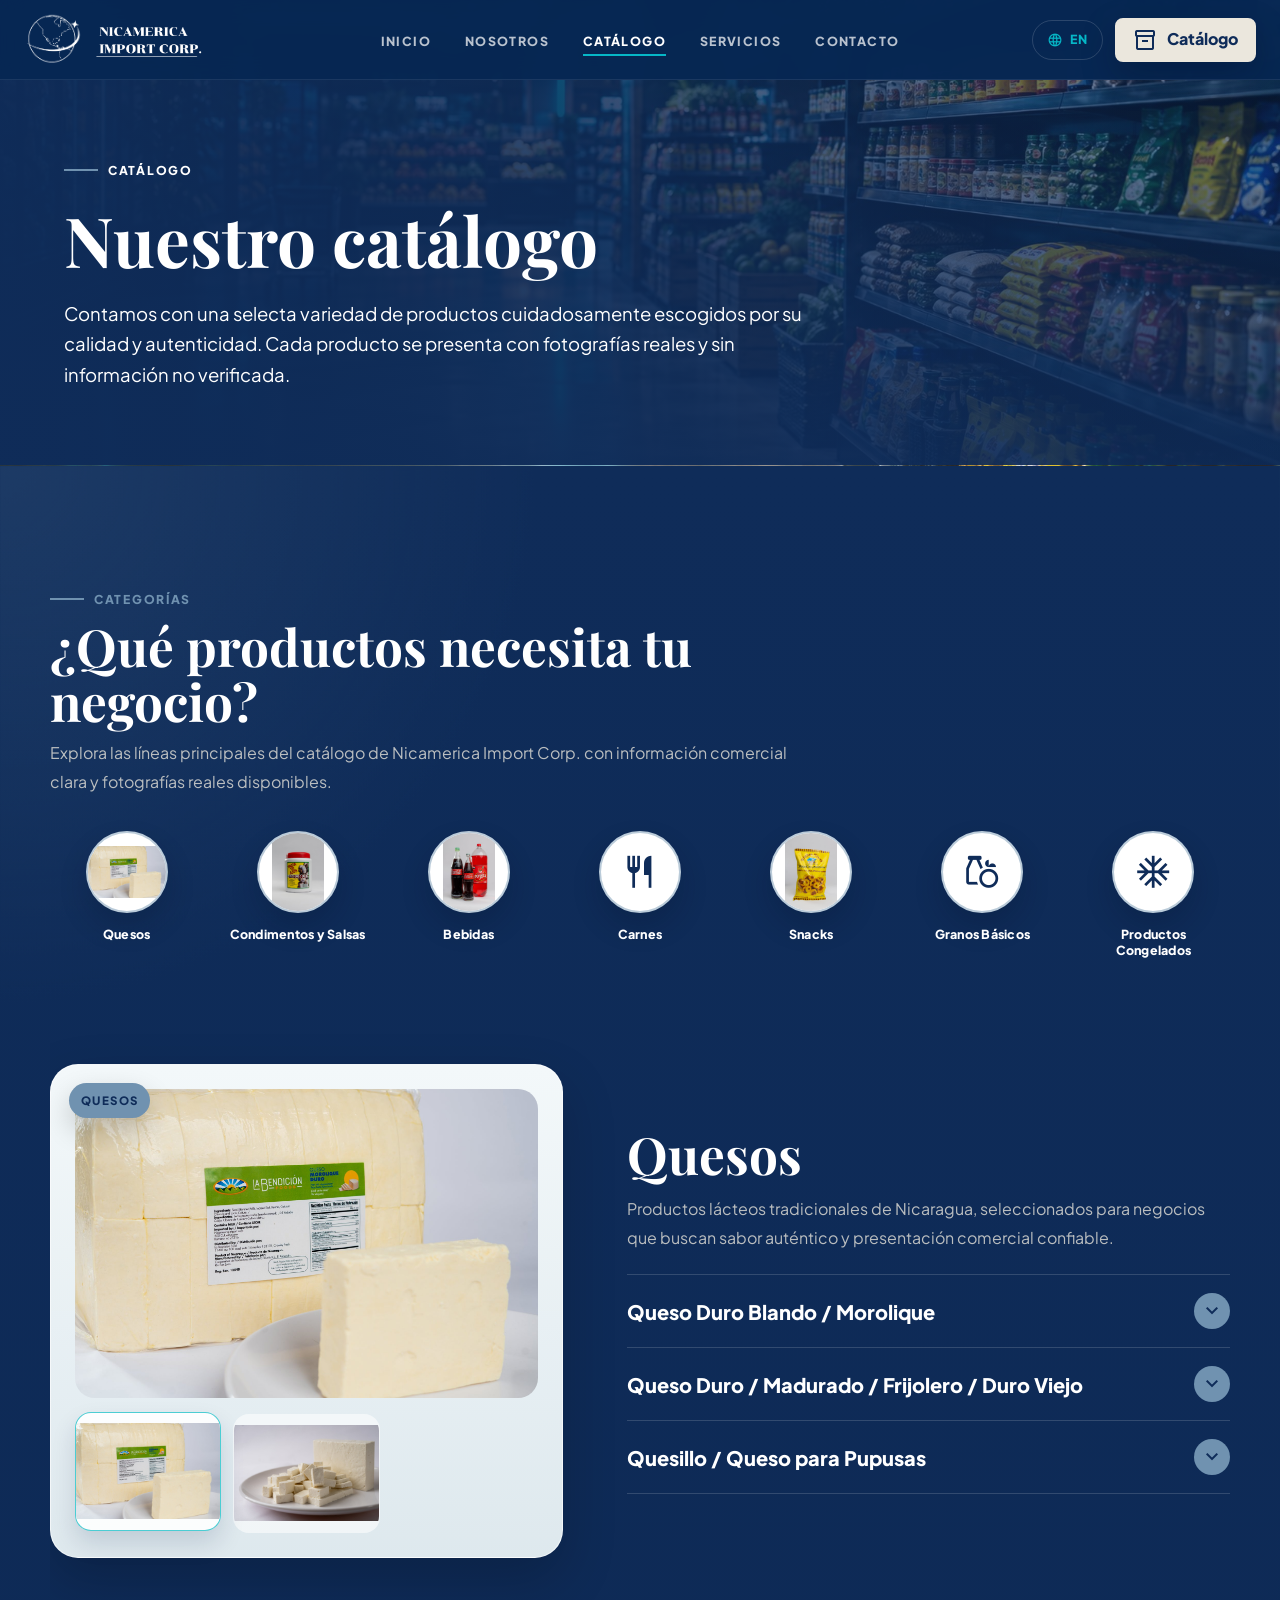
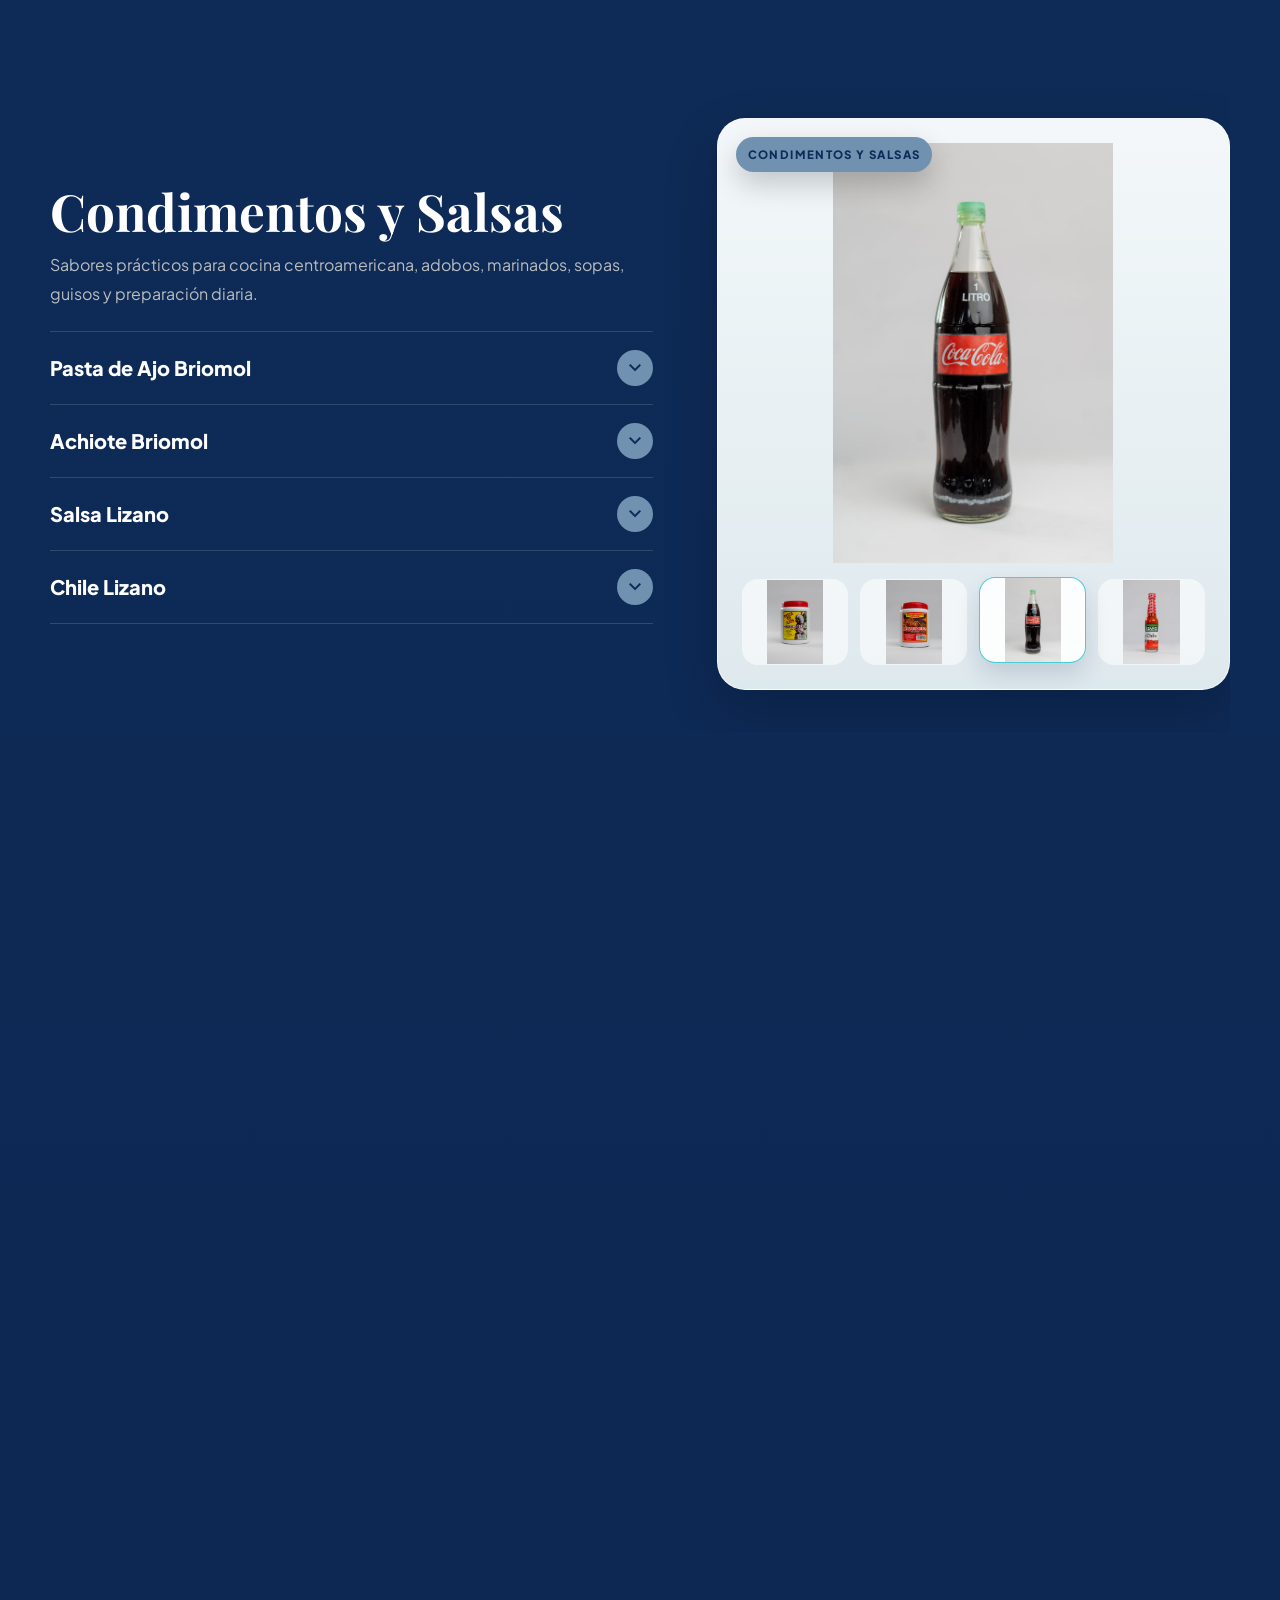
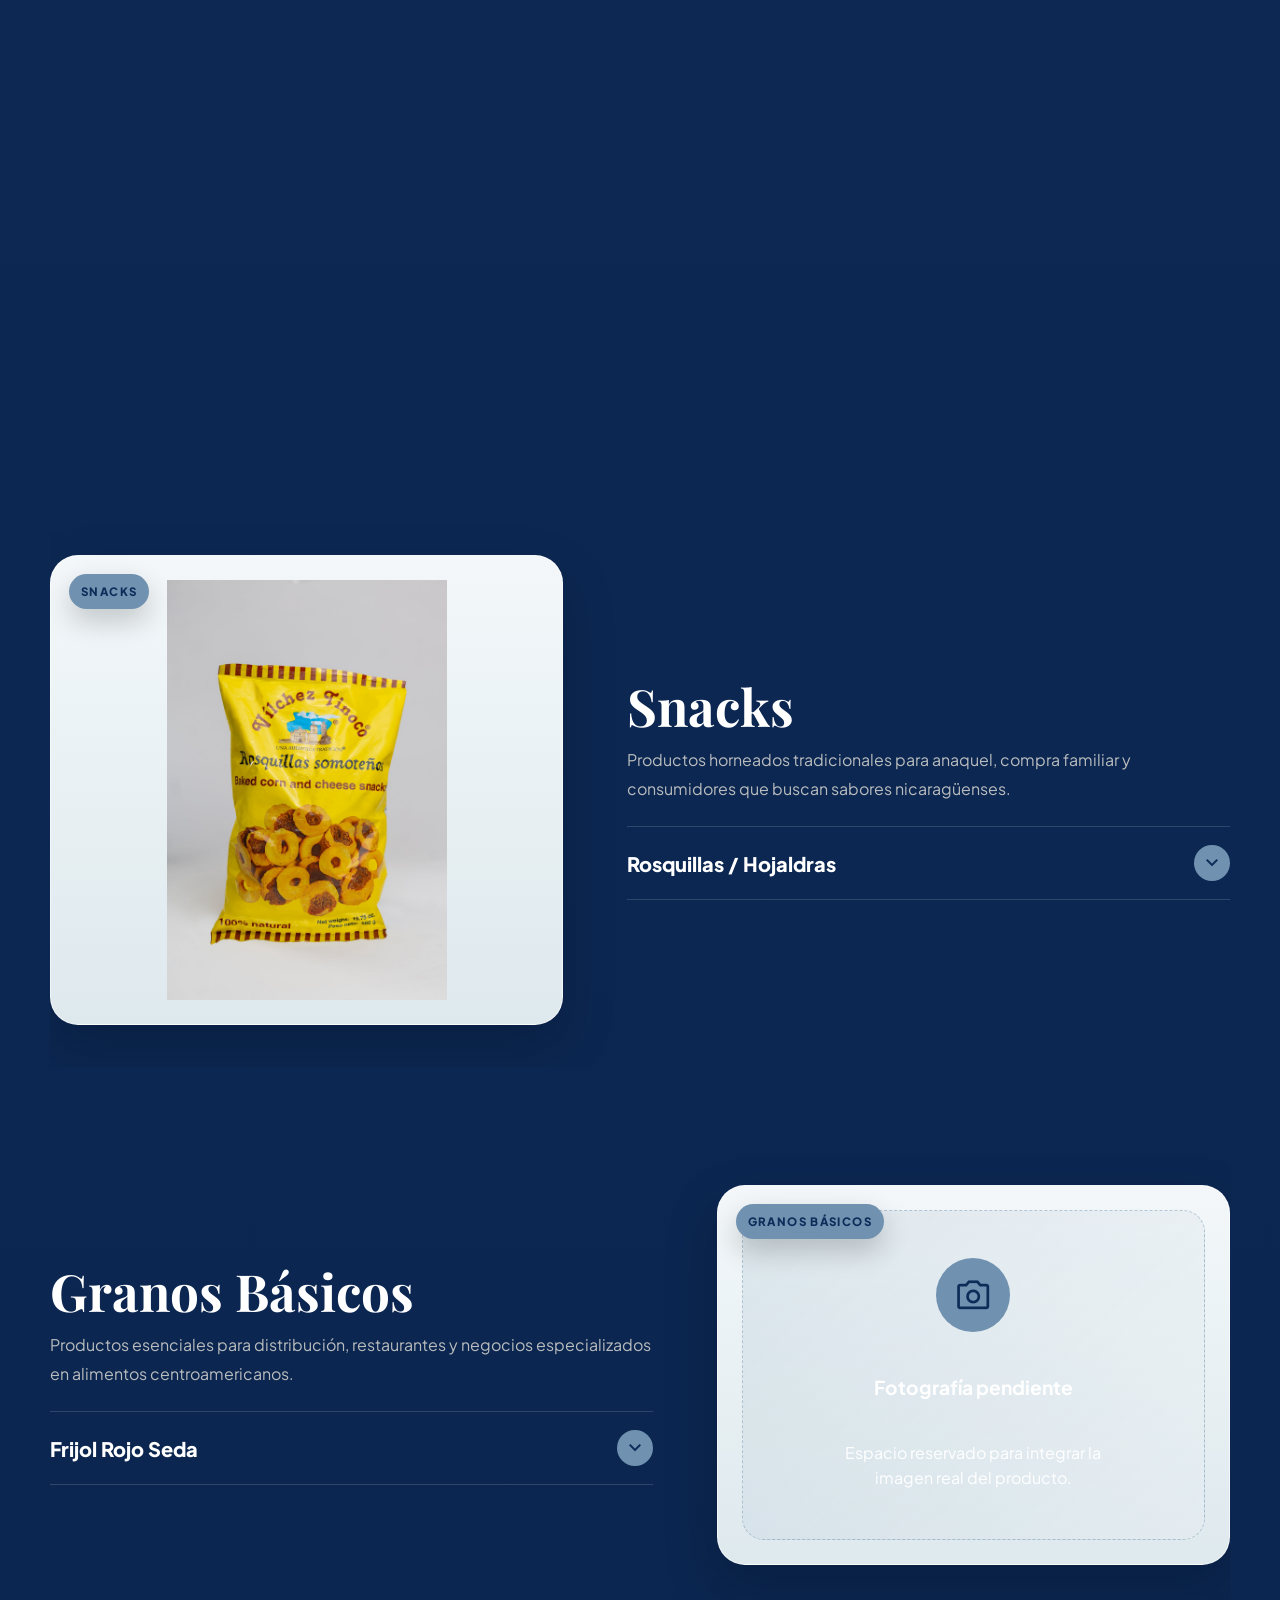
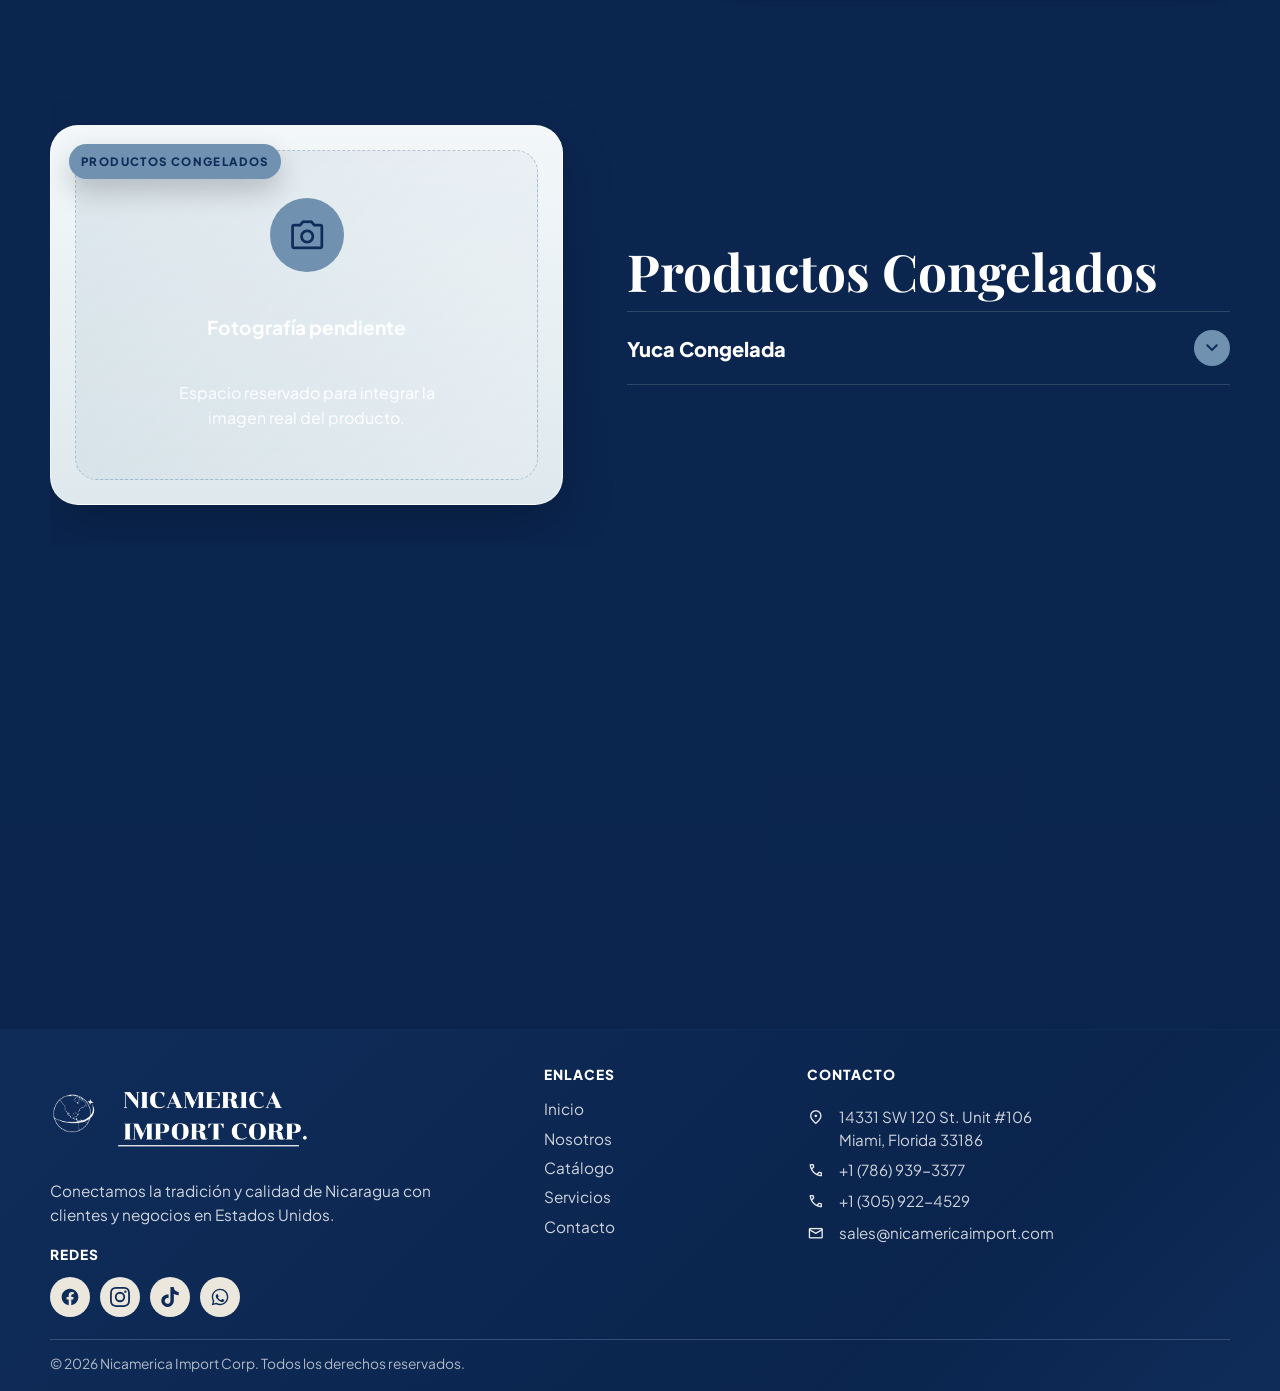
==== commit d4e20ab5: "Evitando cualquier error" ====
--- a/catalogo.html
+++ b/catalogo.html
@@ -1,4 +1,4 @@
-<!doctype html>
+﻿<!doctype html>
 <html lang="es">
 <head>
   <meta charset="utf-8">
@@ -14,9 +14,9 @@
   <link rel="preconnect" href="https://fonts.googleapis.com">
   <link rel="preconnect" href="https://fonts.gstatic.com" crossorigin>
   <link href="https://fonts.googleapis.com/css2?family=Material+Symbols+Outlined:opsz,wght,FILL,GRAD@24,400,0,0&display=block" rel="stylesheet">
-  <link href="https://fonts.googleapis.com/css2?family=Playfair+Display:wght@500;600;700&family=Plus+Jakarta+Sans:wght@400;500;600;700;800&display=swap" rel="stylesheet">
+  <link href="https://fonts.googleapis.com/css2?family=Playfair+Display:wght@500;600;700&family=Plus+Jakarta+Sans:wght@400;500;600;700;800&display=swap&font-display=swap" rel="stylesheet">
   <link rel="icon" href="assets/favicon.png" type="image/png">
-  <link rel="stylesheet" href="assets/styles.css?v=6">
+  <link rel="stylesheet" href="assets/styles.css?v=19">
   <script src="assets/i18n.js"></script>
 </head>
 <body data-page="catalogo">
@@ -60,28 +60,231 @@
       </div>
     </section>
 
-    <section class="section">
+    <section class="section catalog-showcase">
       <div class="container">
-        <div class="catalog-tools reveal">
+        <div class="catalog-intro reveal">
+          <span class="eyebrow">Categorías</span>
+          <h2>¿Qué productos necesita tu negocio?</h2>
+          <p>Explora las líneas principales del catálogo de Nicamerica Import Corp. con información comercial clara y fotografías reales disponibles.</p>
+        </div>
+        <nav class="catalog-category-nav reveal" aria-label="Categorías del catálogo">
+          <a class="category-jump-card" href="#quesos"><img src="assets/products/queso-morolique-duro.jpg" alt=""><span>Quesos</span></a>
+          <a class="category-jump-card" href="#condimentos"><img src="assets/products/briomol-pasta-ajos.jpg" alt=""><span>Condimentos y Salsas</span></a>
+          <a class="category-jump-card" href="#bebidas"><img src="assets/products/rojita-3-litros.jpg" alt=""><span>Bebidas</span></a>
+          <a class="category-jump-card" href="#carnes"><span class="category-icon material-symbols-outlined" aria-hidden="true">restaurant</span><span>Carnes</span></a>
+          <a class="category-jump-card" href="#snacks"><img src="assets/products/vilchez-tinoco-rosquillas.jpg" alt=""><span>Snacks</span></a>
+          <a class="category-jump-card" href="#granos"><span class="category-icon material-symbols-outlined" aria-hidden="true">grocery</span><span>Granos Básicos</span></a>
+          <a class="category-jump-card" href="#congelados"><span class="category-icon material-symbols-outlined" aria-hidden="true">ac_unit</span><span>Productos Congelados</span></a>
+        </nav>
+
+        <article class="catalog-category-section reveal" id="quesos">
+          <div class="catalog-visual-panel">
+            <span class="catalog-category-label">Quesos</span>
+            <img class="catalog-main-photo" src="assets/products/queso-morolique-duro.jpg" alt="Queso nicaragüense en bloque">
+            <div class="catalog-photo-strip" aria-label="Imágenes de quesos">
+              <button class="catalog-thumb is-active" type="button" data-large-src="assets/products/queso-morolique-duro.jpg" data-large-alt="Queso nicaragüense en bloque"><img src="assets/products/queso-morolique-duro.jpg" alt="Ver queso nicaragüense en bloque"></button>
+              <button class="catalog-thumb" type="button" data-large-src="assets/products/queso-morolique-cubos.jpg" data-large-alt="Queso nicaragüense en cubos"><img src="assets/products/queso-morolique-cubos.jpg" alt="Ver queso nicaragüense en cubos"></button>
+            </div>
+          </div>
+          <div class="catalog-category-copy">
+            <h2>Quesos</h2>
+            <p>Productos lácteos tradicionales de Nicaragua, seleccionados para negocios que buscan sabor auténtico y presentación comercial confiable.</p>
+            <div class="catalog-product-stack">
+              <details class="catalog-product-info">
+                <summary><span>Queso Duro Blando / Morolique</span><span class="material-symbols-outlined" aria-hidden="true">expand_more</span></summary>
+                <p>Queso semiduro tradicional elaborado con leche de vaca semidescremada pasteurizada.</p>
+                <strong>Presentaciones</strong>
+                <ul><li>Bloque 45 lb</li><li>Barra 12 lb</li><li>Presentaciones porcionadas</li><li>1 lb</li><li>12 oz</li></ul>
+              </details>
+              <details class="catalog-product-info">
+                <summary><span>Queso Duro / Madurado / Frijolero / Duro Viejo</span><span class="material-symbols-outlined" aria-hidden="true">expand_more</span></summary>
+                <p>Queso madurado elaborado con leche de vaca semidescremada pasteurizada.</p>
+                <strong>Presentaciones</strong>
+                <ul><li>Bloque 45 lb</li><li>Barra 12 lb</li><li>Presentaciones porcionadas</li><li>1 lb</li><li>12 oz</li></ul>
+              </details>
+              <details class="catalog-product-info">
+                <summary><span>Quesillo / Queso para Pupusas</span><span class="material-symbols-outlined" aria-hidden="true">expand_more</span></summary>
+                <p>Queso fresco de pasta hilada, ideal para fundir, con textura cremosa y elaborado con leche de vaca semidescremada pasteurizada.</p>
+                <strong>Presentaciones</strong>
+                <ul><li>Bloque 10 lb</li><li>Barra 5 lb</li><li>1 lb</li><li>12 oz</li></ul>
+              </details>
+            </div>
+          </div>
+        </article>
+
+        <article class="catalog-category-section catalog-category-section--reverse reveal" id="condimentos">
+          <div class="catalog-visual-panel">
+            <span class="catalog-category-label">Condimentos y Salsas</span>
+            <img class="catalog-main-photo" src="assets/products/lizano-salsa-original.jpg" alt="Salsa Lizano">
+            <div class="catalog-photo-strip catalog-photo-strip--four" aria-label="Imágenes de condimentos y salsas">
+              <button class="catalog-thumb" type="button" data-large-src="assets/products/briomol-pasta-ajos.jpg" data-large-alt="Pasta de Ajo Briomol"><img src="assets/products/briomol-pasta-ajos.jpg" alt="Ver Pasta de Ajo Briomol"></button>
+              <button class="catalog-thumb" type="button" data-large-src="assets/products/briomol-condimento-achiote.jpg" data-large-alt="Achiote Briomol"><img src="assets/products/briomol-condimento-achiote.jpg" alt="Ver Achiote Briomol"></button>
+              <button class="catalog-thumb is-active" type="button" data-large-src="assets/products/lizano-salsa-original.jpg" data-large-alt="Salsa Lizano"><img src="assets/products/lizano-salsa-original.jpg" alt="Ver Salsa Lizano"></button>
+              <button class="catalog-thumb" type="button" data-large-src="assets/products/lizano-salsa-chile.jpg" data-large-alt="Chile Lizano"><img src="assets/products/lizano-salsa-chile.jpg" alt="Ver Chile Lizano"></button>
+            </div>
+          </div>
+          <div class="catalog-category-copy">
+            <h2>Condimentos y Salsas</h2>
+            <p>Sabores prácticos para cocina centroamericana, adobos, marinados, sopas, guisos y preparación diaria.</p>
+            <div class="catalog-product-stack">
+              <details class="catalog-product-info">
+                <summary><span>Pasta de Ajo Briomol</span><span class="material-symbols-outlined" aria-hidden="true">expand_more</span></summary>
+                <p>Pasta lista para usar en carnes, aves, mariscos, salsas, adobos y sopas.</p>
+                <strong>Presentación</strong>
+                <ul><li>500 g</li></ul>
+              </details>
+              <details class="catalog-product-info">
+                <summary><span>Achiote Briomol</span><span class="material-symbols-outlined" aria-hidden="true">expand_more</span></summary>
+                <p>Condimento tradicional para aportar color y sabor a carnes, arroz, sopas y guisos.</p>
+                <strong>Presentación</strong>
+                <ul><li>500 g</li></ul>
+              </details>
+              <details class="catalog-product-info">
+                <summary><span>Salsa Lizano</span><span class="material-symbols-outlined" aria-hidden="true">expand_more</span></summary>
+                <p>Salsa centroamericana de sabor dulce, ácido y especiado, utilizada como condimento de mesa y cocina.</p>
+                <strong>Presentaciones</strong>
+                <ul><li>700 ml</li><li>280 ml</li></ul>
+              </details>
+              <details class="catalog-product-info">
+                <summary><span>Chile Lizano</span><span class="material-symbols-outlined" aria-hidden="true">expand_more</span></summary>
+                <p>Salsa picante para acompañar carnes, tacos, mariscos, sopas, frijoles y platos tradicionales.</p>
+                <strong>Presentación</strong>
+                <ul><li>62 g</li></ul>
+              </details>
+            </div>
+          </div>
+        </article>
+
+        <article class="catalog-category-section reveal" id="bebidas">
+          <div class="catalog-visual-panel">
+            <span class="catalog-category-label">Bebidas</span>
+            <img class="catalog-main-photo" src="assets/products/rojita-3-litros.jpg" alt="Bebida La Rojita">
+            <div class="catalog-photo-strip" aria-label="Imágenes de bebidas">
+              <button class="catalog-thumb is-active" type="button" data-large-src="assets/products/rojita-3-litros.jpg" data-large-alt="Bebida La Rojita"><img src="assets/products/rojita-3-litros.jpg" alt="Ver bebida La Rojita"></button>
+              <button class="catalog-thumb" type="button" data-large-src="assets/products/coca-cola-1-litro.jpg" data-large-alt="Coca-Cola de Nicaragua"><img src="assets/products/coca-cola-1-litro.jpg" alt="Ver Coca-Cola de Nicaragua"></button>
+            </div>
+          </div>
+          <div class="catalog-category-copy">
+            <h2>Bebidas</h2>
+            <p>Refrescos reconocidos por consumidores nicaragüenses, pensados para tiendas, restaurantes y distribución especializada.</p>
+            <div class="catalog-product-stack">
+              <details class="catalog-product-info">
+                <summary><span>Kola Shaler</span><span class="material-symbols-outlined" aria-hidden="true">expand_more</span></summary>
+                <p>Bebida gaseosa nicaragüense producida desde 1904, reconocida por generaciones por su sabor característico.</p>
+                <strong>Presentaciones</strong>
+                <ul><li>355 ml / 12 oz</li><li>473 ml / 16 oz</li><li>2 L</li></ul>
+              </details>
+              <details class="catalog-product-info">
+                <summary><span>La Rojita</span><span class="material-symbols-outlined" aria-hidden="true">expand_more</span></summary>
+                <p>Gaseosa roja nicaragüense de sabor tradicional.</p>
+                <strong>Presentaciones</strong>
+                <ul><li>500 ml / 16.9 oz</li><li>1.5 L</li><li>3 L</li></ul>
+              </details>
+              <details class="catalog-product-info">
+                <summary><span>Coca-Cola</span><span class="material-symbols-outlined" aria-hidden="true">expand_more</span></summary>
+                <p>Coca-Cola producida en Nicaragua.</p>
+                <strong>Presentaciones</strong>
+                <ul><li>355 ml / 12 oz botella de vidrio</li><li>500 ml / 16.9 oz botella de vidrio</li></ul>
+              </details>
+            </div>
+          </div>
+        </article>
+
+        <article class="catalog-category-section catalog-category-section--reverse reveal" id="carnes">
+          <div class="catalog-visual-panel catalog-visual-panel--pending">
+            <span class="catalog-category-label">Carnes</span>
+            <div class="catalog-pending-photo">
+              <span class="material-symbols-outlined" aria-hidden="true">photo_camera</span>
+              <strong>Fotografía pendiente</strong>
+              <p>Espacio reservado para integrar la imagen real del producto.</p>
+            </div>
+          </div>
+          <div class="catalog-category-copy">
+            <h2>Carnes</h2>
+            <p>Selección para clientes comerciales que necesitan cortes de calidad dentro de una oferta de importación confiable.</p>
+            <div class="catalog-product-stack">
+              <details class="catalog-product-info">
+                <summary><span>Cortes Especiales</span><span class="material-symbols-outlined" aria-hidden="true">expand_more</span></summary>
+                <p>Carne de calidad premium en diferentes cortes.</p>
+              </details>
+            </div>
+          </div>
+        </article>
+
+        <article class="catalog-category-section reveal" id="snacks">
+          <div class="catalog-visual-panel">
+            <span class="catalog-category-label">Snacks</span>
+            <img class="catalog-main-photo" src="assets/products/vilchez-tinoco-rosquillas.jpg" alt="Rosquillas Vilchez Tinoco">
+          </div>
+          <div class="catalog-category-copy">
+            <h2>Snacks</h2>
+            <p>Productos horneados tradicionales para anaquel, compra familiar y consumidores que buscan sabores nicaragüenses.</p>
+            <div class="catalog-product-stack">
+              <details class="catalog-product-info">
+                <summary><span>Rosquillas / Hojaldras</span><span class="material-symbols-outlined" aria-hidden="true">expand_more</span></summary>
+                <p>Productos horneados tradicionales elaborados con maíz y queso.</p>
+                <strong>Presentaciones</strong>
+                <ul><li>110 g / 3.88 oz individual</li><li>220 g / 7.76 oz mediano</li><li>560 g / 19.75 oz familiar</li></ul>
+              </details>
+            </div>
+          </div>
+        </article>
+
+        <article class="catalog-category-section catalog-category-section--reverse reveal" id="granos">
+          <div class="catalog-visual-panel catalog-visual-panel--pending">
+            <span class="catalog-category-label">Granos Básicos</span>
+            <div class="catalog-pending-photo">
+              <span class="material-symbols-outlined" aria-hidden="true">photo_camera</span>
+              <strong>Fotografía pendiente</strong>
+              <p>Espacio reservado para integrar la imagen real del producto.</p>
+            </div>
+          </div>
+          <div class="catalog-category-copy">
+            <h2>Granos Básicos</h2>
+            <p>Productos esenciales para distribución, restaurantes y negocios especializados en alimentos centroamericanos.</p>
+            <div class="catalog-product-stack">
+              <details class="catalog-product-info">
+                <summary><span>Frijol Rojo Seda</span><span class="material-symbols-outlined" aria-hidden="true">expand_more</span></summary>
+                <p>Frijol rojo de Nicaragua seleccionado por su calidad, sabor y rendimiento.</p>
+                <strong>Presentación</strong>
+                <ul><li>50 lb</li></ul>
+              </details>
+            </div>
+          </div>
+        </article>
+
+        <article class="catalog-category-section reveal" id="congelados">
+          <div class="catalog-visual-panel catalog-visual-panel--pending">
+            <span class="catalog-category-label">Productos Congelados</span>
+            <div class="catalog-pending-photo">
+              <span class="material-symbols-outlined" aria-hidden="true">photo_camera</span>
+              <strong>Fotografía pendiente</strong>
+              <p>Espacio reservado para integrar la imagen real del producto.</p>
+            </div>
+          </div>
+          <div class="catalog-category-copy">
+            <h2>Productos Congelados</h2>
+            <div class="catalog-product-stack">
+              <details class="catalog-product-info catalog-product-info--simple">
+                <summary><span>Yuca Congelada</span><span class="material-symbols-outlined" aria-hidden="true">expand_more</span></summary>
+              </details>
+            </div>
+          </div>
+        </article>
+
+        <aside class="catalog-final-cta reveal">
           <div>
-            <span class="eyebrow">Clasificación</span>
-            <div class="filter-bar" id="filterBar" aria-label="Filtros de catálogo"></div>
-          </div>
-          <label class="catalog-search" for="catalogSearch">
-            <span class="material-symbols-outlined" aria-hidden="true">search</span>
-            <input id="catalogSearch" type="search" placeholder="Buscar por producto, marca o categoría">
-          </label>
-        </div>
-        <div class="product-grid" id="productGrid"></div>
-        <aside class="catalog-cta reveal">
-          <div><h3>¿Buscas un producto en particular?</h3><p>¿Buscas un producto en particular o quieres conocer nuestra disponibilidad para tu negocio? Contáctanos y con gusto te enviamos más información.</p></div>
-          <a class="button primary" href="contacto.html">Contáctanos</a>
+            <span class="eyebrow">Disponibilidad</span>
+            <h2>¿Buscas un producto en particular?</h2>
+            <p>¿Quieres conocer nuestra disponibilidad o necesitas información para tu negocio? Contáctanos y con gusto te brindaremos más información.</p>
+          </div>
+          <a class="button primary" href="contacto.html">Consultar disponibilidad</a>
         </aside>
       </div>
     </section>
   </main>
 
-  <footer class="site-footer">
+    <footer class="site-footer">
     <div class="container footer-grid">
       <div class="footer-brand">
         <div class="footer-logo-lockup" aria-label="Nicamerica Import Corp.">
@@ -89,6 +292,15 @@
           <img class="footer-logo-text" src="assets/nicamerica-texto-white.png" alt="Nicamerica Import Corp.">
         </div>
         <p data-i18n="footer.tagline">Conectamos la tradición y calidad de Nicaragua con clientes y negocios en Estados Unidos.</p>
+        <div class="footer-social" aria-label="Redes sociales">
+          <strong data-i18n="footer.social">Redes</strong>
+          <div class="footer-social-links">
+            <a class="footer-social-link" href="#" aria-label="Facebook" title="Facebook" target="_blank" rel="noopener noreferrer"><svg viewBox="0 0 24 24" fill="currentColor" width="20" height="20" aria-hidden="true"><path d="M22 12c0-5.523-4.477-10-10-10S2 6.477 2 12c0 4.991 3.657 9.128 8.438 9.878v-6.987h-2.54V12h2.54V9.797c0-2.506 1.492-3.89 3.777-3.89 1.094 0 2.238.195 2.238.195v2.46h-1.26c-1.243 0-1.63.771-1.63 1.562V12h2.773l-.443 2.89h-2.33v6.988C18.343 21.128 22 16.991 22 12z"/></svg></a>
+            <a class="footer-social-link" href="#" aria-label="Instagram" title="Instagram" target="_blank" rel="noopener noreferrer"><svg viewBox="0 0 24 24" fill="currentColor" width="20" height="20" aria-hidden="true"><path d="M12 2.163c3.204 0 3.584.012 4.85.07 3.252.148 4.771 1.691 4.919 4.919.058 1.265.069 1.645.069 4.849 0 3.205-.012 3.584-.069 4.849-.149 3.225-1.664 4.771-4.919 4.919-1.266.058-1.644.07-4.85.07-3.204 0-3.584-.012-4.849-.07-3.26-.149-4.771-1.699-4.919-4.92-.058-1.265-.07-1.644-.07-4.849 0-3.204.013-3.583.07-4.849.149-3.227 1.664-4.771 4.919-4.919 1.266-.057 1.645-.069 4.849-.069zM12 0C8.741 0 8.333.014 7.053.072 2.695.272.273 2.69.073 7.052.014 8.333 0 8.741 0 12c0 3.259.014 3.668.072 4.948.2 4.358 2.618 6.78 6.98 6.98 1.281.058 1.689.072 4.948.072 3.259 0 3.668-.014 4.948-.072 4.354-.2 6.782-2.618 6.979-6.98.059-1.28.073-1.689.073-4.948 0-3.259-.014-3.667-.072-4.947-.196-4.354-2.617-6.78-6.979-6.98C15.668.014 15.259 0 12 0zm0 5.838a6.162 6.162 0 100 12.324 6.162 6.162 0 000-12.324zM12 16a4 4 0 110-8 4 4 0 010 8zm6.406-11.845a1.44 1.44 0 100 2.881 1.44 1.44 0 000-2.881z"/></svg></a>
+            <a class="footer-social-link" href="#" aria-label="TikTok" title="TikTok" target="_blank" rel="noopener noreferrer"><svg viewBox="0 0 24 24" fill="currentColor" width="20" height="20" aria-hidden="true"><path d="M12.525.02c1.31-.02 2.61-.01 3.91-.04.08 1.53.63 3.09 1.75 4.17 1.12 1.11 2.7 1.62 4.24 1.79v4.03c-1.44-.05-2.89-.35-4.2-.97-.57-.26-1.1-.59-1.62-.93-.01 2.92.01 5.84-.02 8.75-.08 1.4-.54 2.79-1.35 3.94-1.31 1.92-3.58 3.17-5.91 3.21-1.43.08-2.86-.31-4.08-1.03-2.02-1.19-3.44-3.37-3.65-5.71-.02-.5-.03-1-.01-1.49.18-1.9 1.12-3.72 2.58-4.96 1.66-1.44 3.98-2.13 6.15-1.72.02 1.48-.04 2.96-.04 4.44-.99-.32-2.15-.23-3.02.37-.63.41-1.11 1.04-1.36 1.75-.21.51-.15 1.07-.14 1.61.24 1.64 1.82 3.02 3.5 2.87 1.12-.01 2.19-.66 2.77-1.61.19-.33.4-.67.41-1.06.1-1.79.06-3.57.07-5.36.01-4.03-.01-8.05.02-12.07z"/></svg></a>
+            <a class="footer-social-link" href="https://wa.me/17869393377" aria-label="WhatsApp" title="WhatsApp" target="_blank" rel="noopener noreferrer"><svg viewBox="0 0 24 24" fill="currentColor" width="20" height="20" aria-hidden="true"><path d="M12.04 2c-5.46 0-9.91 4.45-9.91 9.91 0 1.75.46 3.45 1.32 4.95L2.05 22l5.25-1.38c1.45.79 3.08 1.21 4.74 1.21 5.46 0 9.91-4.45 9.91-9.91 0-2.65-1.03-5.14-2.9-7.01A9.816 9.816 0 0012.04 2zm.01 1.67c2.2 0 4.26.86 5.82 2.42a8.225 8.225 0 012.41 5.83c0 4.54-3.7 8.24-8.24 8.24-1.48 0-2.93-.4-4.2-1.15l-.3-.18-3.12.82.83-3.04-.2-.31a8.196 8.196 0 01-1.26-4.38c0-4.54 3.7-8.24 8.24-8.24zm4.52 11.66c-.25-.13-1.47-.72-1.7-.81-.23-.08-.39-.13-.56.13-.17.25-.64.81-.79.97-.14.17-.29.19-.54.06-.25-.13-1.06-.39-2.02-1.25-.75-.67-1.26-1.5-1.41-1.75-.15-.25-.02-.39.11-.51.11-.11.25-.29.37-.44.13-.15.17-.25.25-.42.08-.17.04-.31-.02-.44-.06-.13-.56-1.34-.76-1.84-.2-.48-.41-.42-.56-.43h-.48c-.17 0-.44.06-.67.31-.23.25-.88.86-.88 2.1 0 1.24.9 2.44 1.03 2.61.13.17 1.77 2.7 4.29 3.79.6.26 1.07.41 1.44.53.6.19 1.15.16 1.58.1.48-.07 1.47-.6 1.68-1.18.21-.58.21-1.07.15-1.18-.06-.11-.23-.18-.48-.3z"/></svg></a>
+          </div>
+        </div>
       </div>
       <nav class="footer-nav" aria-label="Navegación de pie de página">
         <strong data-i18n="footer.links">Enlaces</strong>
--- a/assets/styles.css
+++ b/assets/styles.css
@@ -1,19 +1,28 @@
-:root {
+﻿:root {
   --primary: #002E5D;
   --secondary: #003366;
   --white: #FFFFFF;
-  --ink: #10243A;
-  --muted: #60758B;
-  --line: rgba(0, 46, 93, 0.14);
-  --soft: #F5F8FB;
-  --soft-blue: #EAF1F8;
-  --shadow: 0 22px 70px rgba(0, 46, 93, 0.14);
+  --ink: #002E5D;
+  --muted: rgba(0, 46, 93, 0.72);
+  --line: rgba(0, 46, 93, 0.16);
+  --soft: rgba(0, 46, 93, 0.045);
+  --soft-blue: rgba(0, 51, 102, 0.08);
+  --deep: #FFFFFF;
+  --surface: #FFFFFF;
+  --surface-high: #FFFFFF;
+  --shadow: 0 18px 50px rgba(0, 46, 93, 0.14);
   --radius: 8px;
   --header: 96px;
 }
 
-* { box-sizing: border-box; }
-html { scroll-behavior: smooth; }
+* {
+  box-sizing: border-box;
+}
+
+html {
+  scroll-behavior: smooth;
+}
+
 body {
   margin: 0;
   font-family: "Plus Jakarta Sans", Arial, sans-serif;
@@ -21,31 +30,57 @@
   background: var(--white);
   line-height: 1.65;
 }
-body.modal-open { overflow: hidden; }
-img { display: block; max-width: 100%; }
-a { color: inherit; }
-button, input, textarea { font: inherit; }
-:focus-visible { outline: 3px solid rgba(0, 46, 93, 0.34); outline-offset: 3px; }
+
+body.modal-open {
+  overflow: hidden;
+}
+
+img {
+  display: block;
+  max-width: 100%;
+}
+
+a {
+  color: inherit;
+}
+
+button,
+input,
+textarea {
+  font: inherit;
+}
+
+:focus-visible {
+  outline: 3px solid rgba(0, 46, 93, 0.34);
+  outline-offset: 3px;
+}
 
 .container {
   width: min(1180px, calc(100% - 32px));
   margin-inline: auto;
 }
+
 .section {
   padding: clamp(72px, 9vw, 124px) 0;
   scroll-margin-top: calc(var(--header) + 22px);
 }
+
 .section-header {
   display: grid;
   gap: 18px;
   margin-bottom: 42px;
 }
+
 .section-copy {
   display: grid;
   gap: 22px;
   min-width: 0;
 }
-.section-action { margin-top: 28px; }
+
+.section-action {
+  margin-top: 28px;
+}
+
 .eyebrow {
   display: inline-flex;
   align-items: center;
@@ -56,23 +91,44 @@
   letter-spacing: 0.14em;
   text-transform: uppercase;
 }
+
 .eyebrow::before {
   content: "";
   width: 34px;
   height: 2px;
   background: currentColor;
 }
-.eyebrow.light { color: var(--white); }
-h1, h2, h3 {
+
+.eyebrow.light {
+  color: var(--white);
+}
+
+h1,
+h2,
+h3 {
   font-family: "Playfair Display", Georgia, serif;
   line-height: 1.08;
   color: var(--primary);
   margin: 0;
 }
-h1 { font-size: clamp(2.45rem, 6vw, 5.7rem); letter-spacing: 0; }
-h2 { font-size: clamp(2rem, 4vw, 3.65rem); }
-h3 { font-size: clamp(1.3rem, 2.2vw, 1.8rem); }
-p { margin: 0; }
+
+h1 {
+  font-size: clamp(2.45rem, 6vw, 5.7rem);
+  letter-spacing: 0;
+}
+
+h2 {
+  font-size: clamp(2rem, 4vw, 3.65rem);
+}
+
+h3 {
+  font-size: clamp(1.3rem, 2.2vw, 1.8rem);
+}
+
+p {
+  margin: 0;
+}
+
 .lead {
   color: var(--muted);
   font-size: clamp(1rem, 1.45vw, 1.18rem);
@@ -88,6 +144,7 @@
   backdrop-filter: blur(18px);
   border-bottom: 1px solid var(--line);
 }
+
 .nav-wrap {
   height: 100%;
   display: flex;
@@ -95,6 +152,7 @@
   justify-content: space-between;
   gap: 24px;
 }
+
 .brand {
   display: flex;
   align-items: center;
@@ -103,12 +161,14 @@
   min-width: 0;
   padding: 4px 14px;
 }
+
 .brand-isotipo {
   width: 64px;
   height: 64px;
   flex-shrink: 0;
   object-fit: contain;
 }
+
 .brand-texto {
   height: clamp(46px, 6.8vw, 72px);
   width: auto;
@@ -116,6 +176,7 @@
   object-fit: contain;
   object-position: left center;
 }
+
 .brand-mark {
   width: 46px;
   height: 46px;
@@ -128,11 +189,13 @@
   font-weight: 900;
   letter-spacing: -0.05em;
 }
+
 .brand strong {
   display: block;
   color: var(--primary);
   line-height: 1.05;
 }
+
 .brand small {
   display: block;
   color: var(--muted);
@@ -141,6 +204,7 @@
   letter-spacing: 0.12em;
   text-transform: uppercase;
 }
+
 .desktop-nav {
   display: flex;
   align-items: center;
@@ -149,19 +213,26 @@
   font-size: 0.9rem;
   font-weight: 800;
 }
+
 .desktop-nav a {
   text-decoration: none;
   transition: color 180ms ease;
 }
-.desktop-nav a:hover { color: var(--primary); }
+
+.desktop-nav a:hover {
+  color: var(--primary);
+}
+
 .desktop-nav a[aria-current="page"] {
   color: var(--primary);
 }
+
 .header-actions {
   display: flex;
   align-items: center;
   gap: 10px;
 }
+
 .button {
   display: inline-flex;
   align-items: center;
@@ -176,19 +247,35 @@
   cursor: pointer;
   transition: transform 180ms ease, background 180ms ease, color 180ms ease, border-color 180ms ease, box-shadow 180ms ease;
 }
-.button:hover { transform: translateY(-2px); }
+
+.button:hover {
+  transform: translateY(-2px);
+}
+
 .button.primary {
   color: var(--white);
   background: var(--primary);
   box-shadow: 0 12px 30px rgba(0, 46, 93, 0.22);
 }
-.button.primary:hover { background: var(--secondary); }
+
+.button.primary:hover {
+  background: var(--secondary);
+}
+
 .button.secondary {
   color: var(--primary);
   background: var(--white);
 }
-.button.secondary:hover { background: var(--soft-blue); }
-.button.compact { min-height: 44px; padding: 0 16px; }
+
+.button.secondary:hover {
+  background: var(--soft-blue);
+}
+
+.button.compact {
+  min-height: 44px;
+  padding: 0 16px;
+}
+
 .icon-button {
   display: none;
   width: 44px;
@@ -200,6 +287,7 @@
   background: var(--white);
   cursor: pointer;
 }
+
 .mobile-nav {
   display: none;
   position: fixed;
@@ -209,7 +297,11 @@
   border-bottom: 1px solid var(--line);
   box-shadow: var(--shadow);
 }
-.mobile-nav.open { display: grid; }
+
+.mobile-nav.open {
+  display: grid;
+}
+
 .mobile-nav a {
   padding: 14px 4px;
   color: var(--primary);
@@ -217,7 +309,10 @@
   text-decoration: none;
   border-bottom: 1px solid var(--line);
 }
-.mobile-nav a[aria-current="page"] { color: var(--secondary); }
+
+.mobile-nav a[aria-current="page"] {
+  color: var(--secondary);
+}
 
 .hero {
   min-height: calc(100vh - var(--header));
@@ -226,38 +321,47 @@
   padding: clamp(54px, 7vw, 96px) 0;
   overflow: hidden;
   background:
-    linear-gradient(90deg, rgba(255,255,255,0.96), rgba(255,255,255,0.9) 50%, rgba(234,241,248,0.72)),
+    linear-gradient(90deg, rgba(255, 255, 255, 0.96), rgba(255, 255, 255, 0.9) 50%, rgba(234, 241, 248, 0.72)),
     radial-gradient(circle at 76% 26%, rgba(0, 51, 102, 0.14), transparent 34%);
 }
+
 .page-hero {
   padding: clamp(86px, 11vw, 150px) 0 clamp(54px, 7vw, 90px);
   background:
-    linear-gradient(90deg, rgba(255,255,255,0.98), rgba(255,255,255,0.92) 54%, rgba(234,241,248,0.76)),
+    linear-gradient(90deg, rgba(255, 255, 255, 0.98), rgba(255, 255, 255, 0.92) 54%, rgba(234, 241, 248, 0.76)),
     radial-gradient(circle at 76% 18%, rgba(0, 51, 102, 0.12), transparent 32%);
   border-bottom: 1px solid var(--line);
 }
+
 .page-hero h1 {
   max-width: 980px;
   font-size: clamp(2.45rem, 5.4vw, 5rem);
 }
+
 .hero-grid {
   display: grid;
   grid-template-columns: minmax(0, 1.02fr) minmax(320px, 0.85fr);
   gap: clamp(36px, 7vw, 86px);
   align-items: center;
 }
+
 .hero-copy {
   display: grid;
   gap: 26px;
   max-width: 790px;
 }
-.hero-copy h1 span { color: var(--secondary); }
+
+.hero-copy h1 span {
+  color: var(--secondary);
+}
+
 .hero-actions {
   display: flex;
   flex-wrap: wrap;
   gap: 14px;
   margin-top: 8px;
 }
+
 .hero-visual {
   position: relative;
   min-height: 560px;
@@ -268,6 +372,7 @@
   box-shadow: var(--shadow);
   isolation: isolate;
 }
+
 .hero-visual img {
   width: 100%;
   height: 100%;
@@ -276,7 +381,11 @@
   object-position: center;
   transition: transform 700ms ease;
 }
-.hero-visual:hover img { transform: scale(1.035); }
+
+.hero-visual:hover img {
+  transform: scale(1.035);
+}
+
 .hero-visual::after {
   content: "";
   position: absolute;
@@ -284,6 +393,7 @@
   z-index: 1;
   background: linear-gradient(180deg, transparent 35%, rgba(0, 46, 93, 0.86));
 }
+
 .hero-visual figcaption {
   position: absolute;
   left: 22px;
@@ -294,14 +404,21 @@
   gap: 8px;
   color: var(--white);
 }
-.hero-visual strong { font-size: 1.15rem; }
-
-.value-section { padding-top: clamp(54px, 7vw, 86px); }
+
+.hero-visual strong {
+  font-size: 1.15rem;
+}
+
+.value-section {
+  padding-top: clamp(54px, 7vw, 86px);
+}
+
 .value-grid {
   display: grid;
   grid-template-columns: repeat(3, 1fr);
   gap: 18px;
 }
+
 .value-card,
 .info-card,
 .service-card,
@@ -313,12 +430,14 @@
   border-radius: var(--radius);
   background: var(--white);
 }
+
 .value-card {
   display: grid;
   gap: 14px;
   padding: 26px;
   box-shadow: 0 12px 38px rgba(0, 46, 93, 0.06);
 }
+
 .value-card .material-symbols-outlined {
   width: 52px;
   height: 52px;
@@ -329,32 +448,45 @@
   background: var(--primary);
   font-size: 26px;
 }
+
 .value-card h2 {
   font-family: "Plus Jakarta Sans", Arial, sans-serif;
   font-size: 1.1rem;
 }
+
 .value-card p,
 .info-card p,
 .service-card p,
-.catalog-cta p { color: var(--muted); }
+.catalog-cta p {
+  color: var(--muted);
+}
 
 .intro-band {
   color: var(--white);
   background: var(--primary);
 }
-.intro-band h2 { color: var(--white); }
+
+.intro-band h2 {
+  color: var(--white);
+}
+
 .intro-band p {
   max-width: 760px;
-  color: rgba(255,255,255,0.86);
+  color: rgba(255, 255, 255, 0.86);
   font-size: clamp(1rem, 1.4vw, 1.16rem);
 }
+
 .intro-layout {
   display: grid;
   grid-template-columns: 0.9fr 1.1fr;
   gap: 54px;
   align-items: center;
 }
-.intro-layout > * { min-width: 0; }
+
+.intro-layout>* {
+  min-width: 0;
+}
+
 .plant-placeholder {
   width: 100%;
   max-width: 100%;
@@ -369,23 +501,26 @@
   border: 1px dashed rgba(0, 46, 93, 0.32);
   border-radius: var(--radius);
   background:
-    linear-gradient(135deg, rgba(0,46,93,0.08), rgba(0,51,102,0.03)),
-    repeating-linear-gradient(45deg, rgba(0,46,93,0.05) 0 12px, transparent 12px 24px);
-}
+    linear-gradient(135deg, rgba(0, 46, 93, 0.08), rgba(0, 51, 102, 0.03)),
+    repeating-linear-gradient(45deg, rgba(0, 46, 93, 0.05) 0 12px, transparent 12px 24px);
+}
+
 .plant-placeholder.dark {
   min-height: 360px;
   color: var(--white);
-  border-color: rgba(255,255,255,0.48);
+  border-color: rgba(255, 255, 255, 0.48);
   background:
-    linear-gradient(135deg, rgba(255,255,255,0.12), rgba(255,255,255,0.04)),
-    repeating-linear-gradient(45deg, rgba(255,255,255,0.08) 0 12px, transparent 12px 24px);
-}
+    linear-gradient(135deg, rgba(255, 255, 255, 0.12), rgba(255, 255, 255, 0.04)),
+    repeating-linear-gradient(45deg, rgba(255, 255, 255, 0.08) 0 12px, transparent 12px 24px);
+}
+
 .plant-placeholder strong {
   display: block;
   margin-bottom: 10px;
   font-size: 1.25rem;
   letter-spacing: 0.08em;
 }
+
 .plant-placeholder span {
   display: block;
   max-width: 480px;
@@ -398,13 +533,18 @@
   grid-template-columns: minmax(0, 1fr) minmax(0, 1fr);
   gap: 22px;
 }
+
 .info-card {
   display: grid;
   gap: 14px;
   padding: 30px;
   background: linear-gradient(180deg, var(--white), var(--soft));
 }
-.info-card.wide { grid-column: 1 / -1; }
+
+.info-card.wide {
+  grid-column: 1 / -1;
+}
+
 .info-card h3,
 .service-card h3,
 .catalog-cta h3 {
@@ -419,11 +559,13 @@
   border-top: 1px solid var(--line);
   border-bottom: 1px solid var(--line);
 }
+
 .product-grid {
   display: grid;
   grid-template-columns: repeat(3, 1fr);
   gap: 22px;
 }
+
 .product-card {
   padding: 0;
   overflow: hidden;
@@ -431,11 +573,13 @@
   cursor: pointer;
   transition: transform 180ms ease, box-shadow 180ms ease, border-color 180ms ease;
 }
+
 .product-card:hover {
   transform: translateY(-5px);
   border-color: rgba(0, 46, 93, 0.28);
   box-shadow: var(--shadow);
 }
+
 .product-media {
   aspect-ratio: 4 / 3;
   display: grid;
@@ -444,24 +588,31 @@
   overflow: hidden;
   background: var(--soft);
 }
+
 .product-media img {
   width: 100%;
   height: 100%;
   object-fit: contain;
   transition: transform 300ms ease;
 }
-.product-card:hover img { transform: scale(1.04); }
+
+.product-card:hover img {
+  transform: scale(1.04);
+}
+
 .product-body {
   display: grid;
   gap: 8px;
   padding: 20px;
 }
+
 .product-body h3 {
   font-family: "Plus Jakarta Sans", Arial, sans-serif;
   color: var(--ink);
   font-size: 1rem;
   line-height: 1.3;
 }
+
 .meta {
   display: flex;
   flex-wrap: wrap;
@@ -470,6 +621,7 @@
   font-size: 0.83rem;
   font-weight: 700;
 }
+
 .pill {
   display: inline-flex;
   align-items: center;
@@ -482,6 +634,7 @@
   font-size: 0.78rem;
   font-weight: 850;
 }
+
 .filter-bar {
   max-width: 100%;
   min-width: 0;
@@ -492,6 +645,7 @@
   overflow-x: auto;
   scrollbar-width: thin;
 }
+
 .filter-button {
   min-height: 42px;
   padding: 0 16px;
@@ -504,12 +658,14 @@
   cursor: pointer;
   transition: background 180ms ease, color 180ms ease, border-color 180ms ease;
 }
+
 .filter-button.active,
 .filter-button:hover {
   color: var(--white);
   background: var(--primary);
   border-color: var(--primary);
 }
+
 .catalog-cta {
   display: flex;
   align-items: center;
@@ -519,9 +675,16 @@
   padding: 28px;
   background: linear-gradient(135deg, var(--primary), var(--secondary));
 }
+
 .catalog-cta h3,
-.catalog-cta p { color: var(--white); }
-.catalog-cta p { opacity: 0.86; }
+.catalog-cta p {
+  color: var(--white);
+}
+
+.catalog-cta p {
+  opacity: 0.86;
+}
+
 .catalog-cta .button {
   flex: 0 0 auto;
   color: var(--primary);
@@ -535,20 +698,24 @@
   grid-template-columns: repeat(3, 1fr);
   gap: 18px;
 }
+
 .service-card {
   display: grid;
   gap: 16px;
   padding: 28px;
 }
-.service-card > span {
+
+.service-card>span {
   color: var(--secondary);
   font-weight: 900;
   letter-spacing: 0.14em;
 }
+
 .service-card strong {
   color: var(--primary);
   font-size: 0.92rem;
 }
+
 .placeholder-grid {
   display: grid;
   grid-template-columns: repeat(2, 1fr);
@@ -562,45 +729,60 @@
   gap: 34px;
   align-items: start;
 }
+
 .contact-card {
   display: grid;
   gap: 22px;
   padding: 28px;
   background: var(--soft);
 }
+
 .contact-card h3 {
   font-family: "Plus Jakarta Sans", Arial, sans-serif;
   color: var(--primary);
 }
+
 .contact-card strong {
   display: block;
   color: var(--primary);
   margin-bottom: 4px;
 }
+
 .contact-card p,
-.contact-card a { color: var(--muted); }
+.contact-card a {
+  color: var(--muted);
+}
+
 .contact-card a {
   display: block;
   width: fit-content;
   font-weight: 800;
   text-decoration: none;
 }
-.contact-card a:hover { color: var(--primary); text-decoration: underline; }
+
+.contact-card a:hover {
+  color: var(--primary);
+  text-decoration: underline;
+}
+
 .contact-main {
   display: grid;
   gap: 26px;
 }
+
 form {
   display: grid;
   gap: 18px;
   padding: clamp(22px, 4vw, 34px);
   box-shadow: 0 16px 48px rgba(0, 46, 93, 0.08);
 }
+
 .field-grid {
   display: grid;
   grid-template-columns: repeat(2, 1fr);
   gap: 16px;
 }
+
 label {
   display: grid;
   gap: 8px;
@@ -608,6 +790,7 @@
   font-size: 0.9rem;
   font-weight: 850;
 }
+
 input,
 textarea {
   width: 100%;
@@ -617,10 +800,12 @@
   border: 1px solid var(--line);
   border-radius: var(--radius);
 }
+
 textarea {
   min-height: 150px;
   resize: vertical;
 }
+
 .form-note {
   padding: 12px 14px;
   color: var(--muted);
@@ -628,12 +813,17 @@
   border-left: 4px solid var(--primary);
   font-size: 0.92rem;
 }
+
 .form-status {
   display: none;
   color: var(--primary);
   font-weight: 800;
 }
-.form-status.show { display: block; }
+
+.form-status.show {
+  display: block;
+}
+
 .map {
   width: 100%;
   max-width: 100%;
@@ -644,6 +834,7 @@
   border: 1px solid var(--line);
   border-radius: var(--radius);
 }
+
 .map iframe {
   width: 100%;
   height: 100%;
@@ -656,38 +847,50 @@
   color: var(--white);
   background: var(--primary);
 }
+
 .footer-grid {
   display: grid;
   grid-template-columns: 1.3fr 0.8fr 1fr 1fr;
   gap: 34px;
   padding-bottom: 34px;
-  border-bottom: 1px solid rgba(255,255,255,0.18);
-}
+  border-bottom: 1px solid rgba(255, 255, 255, 0.18);
+}
+
 .site-footer h2,
-.site-footer strong { color: var(--white); }
-.site-footer h2 { font-size: 2rem; }
+.site-footer strong {
+  color: var(--white);
+}
+
+.site-footer h2 {
+  font-size: 2rem;
+}
+
 .footer-logo {
   width: min(310px, 100%);
   height: auto;
   padding: 10px 14px;
   margin-bottom: 18px;
 }
+
 .site-footer p,
 .site-footer a {
-  color: rgba(255,255,255,0.78);
-}
+  color: rgba(255, 255, 255, 0.78);
+}
+
 .site-footer a {
   display: block;
   margin-top: 8px;
   text-decoration: none;
 }
+
 .site-footer a:hover {
   color: var(--white);
   text-decoration: underline;
 }
+
 .copyright {
   padding-top: 22px;
-  color: rgba(255,255,255,0.7);
+  color: rgba(255, 255, 255, 0.7);
   font-size: 0.9rem;
 }
 
@@ -700,13 +903,18 @@
   justify-content: center;
   padding: 18px;
 }
-.modal.open { display: flex; }
+
+.modal.open {
+  display: flex;
+}
+
 .modal-backdrop {
   position: absolute;
   inset: 0;
   background: rgba(2, 19, 38, 0.72);
   backdrop-filter: blur(6px);
 }
+
 .modal-dialog {
   position: relative;
   width: min(980px, 100%);
@@ -716,13 +924,22 @@
   overflow: auto;
   background: var(--white);
   border-radius: var(--radius);
-  box-shadow: 0 28px 90px rgba(0,0,0,0.28);
+  box-shadow: 0 28px 90px rgba(0, 0, 0, 0.28);
   animation: modalIn 180ms ease-out;
 }
+
 @keyframes modalIn {
-  from { transform: translateY(12px); opacity: 0; }
-  to { transform: translateY(0); opacity: 1; }
-}
+  from {
+    transform: translateY(12px);
+    opacity: 0;
+  }
+
+  to {
+    transform: translateY(0);
+    opacity: 1;
+  }
+}
+
 .modal-close {
   position: absolute;
   top: 14px;
@@ -738,6 +955,7 @@
   border-radius: var(--radius);
   cursor: pointer;
 }
+
 .modal-image {
   min-height: 450px;
   display: grid;
@@ -745,22 +963,26 @@
   padding: 20px;
   background: var(--soft);
 }
+
 .modal-image img {
   width: 100%;
   height: 100%;
   object-fit: contain;
 }
+
 .modal-content {
   display: grid;
   gap: 18px;
   align-content: center;
   padding: clamp(24px, 4vw, 42px);
 }
+
 .detail-list {
   display: grid;
   gap: 9px;
   color: var(--muted);
 }
+
 .detail-list div {
   display: flex;
   justify-content: space-between;
@@ -768,77 +990,152 @@
   padding-bottom: 8px;
   border-bottom: 1px solid var(--line);
 }
-.detail-list strong { color: var(--primary); }
+
+.detail-list strong {
+  color: var(--primary);
+}
 
 .reveal {
   opacity: 0;
   transform: translateY(18px);
   transition: opacity 560ms ease, transform 560ms ease;
 }
+
 .reveal.visible {
   opacity: 1;
   transform: translateY(0);
 }
 
 @media (max-width: 980px) {
+
   .desktop-nav,
-  .header-actions .button { display: none; }
-  .icon-button { display: grid; }
+  .header-actions .button {
+    display: none;
+  }
+
+  .icon-button {
+    display: grid;
+  }
+
   .hero-grid,
   .intro-layout,
   .contact-grid,
-  .footer-grid { grid-template-columns: 1fr; }
+  .footer-grid {
+    grid-template-columns: 1fr;
+  }
+
   .hero-visual,
-  .hero-visual img { min-height: 430px; }
+  .hero-visual img {
+    min-height: 430px;
+  }
+
   .value-grid,
   .product-grid,
-  .services-grid { grid-template-columns: repeat(2, 1fr); }
-  .placeholder-grid { grid-template-columns: 1fr; }
-  .modal-dialog { grid-template-columns: 1fr; }
-  .modal-image { min-height: 330px; }
+  .services-grid {
+    grid-template-columns: repeat(2, 1fr);
+  }
+
+  .placeholder-grid {
+    grid-template-columns: 1fr;
+  }
+
+  .modal-dialog {
+    grid-template-columns: 1fr;
+  }
+
+  .modal-image {
+    min-height: 330px;
+  }
 }
 
 @media (max-width: 640px) {
-  :root { --header: 72px; }
-  .container { width: min(100% - 24px, 1180px); }
-  .brand { padding: 5px 8px; }
+  :root {
+    --header: 72px;
+  }
+
+  .container {
+    width: min(100% - 24px, 1180px);
+  }
+
+  .brand {
+    padding: 5px 8px;
+  }
+
   .brand-logo {
     width: min(210px, 58vw);
     height: 44px;
   }
-  .brand-mark { width: 42px; height: 42px; }
-  .brand strong { font-size: 0.94rem; }
+
+  .brand-mark {
+    width: 42px;
+    height: 42px;
+  }
+
+  .brand strong {
+    font-size: 0.94rem;
+  }
+
   .value-grid,
   .product-grid,
   .services-grid,
   .about-grid,
-  .field-grid { grid-template-columns: 1fr; }
-  .info-card.wide { grid-column: auto; }
-  .hero { padding-top: 38px; }
-  .hero-actions .button { width: 100%; }
+  .field-grid {
+    grid-template-columns: 1fr;
+  }
+
+  .info-card.wide {
+    grid-column: auto;
+  }
+
+  .hero {
+    padding-top: 38px;
+  }
+
+  .hero-actions .button {
+    width: 100%;
+  }
+
   .hero-visual,
-  .hero-visual img { min-height: 360px; }
+  .hero-visual img {
+    min-height: 360px;
+  }
+
   .plant-placeholder {
     min-height: 240px;
     aspect-ratio: auto;
     padding: 22px;
   }
-  .plant-placeholder.dark { min-height: 280px; }
+
+  .plant-placeholder.dark {
+    min-height: 280px;
+  }
+
   .map {
     min-height: 0;
     height: 260px;
     aspect-ratio: auto;
   }
+
   .catalog-cta {
     display: grid;
     align-items: start;
   }
-  .catalog-cta .button { width: 100%; }
-  .modal { padding: 10px; }
-  .modal-content { padding: 22px; }
+
+  .catalog-cta .button {
+    width: 100%;
+  }
+
+  .modal {
+    padding: 10px;
+  }
+
+  .modal-content {
+    padding: 22px;
+  }
 }
 
 @media (prefers-reduced-motion: reduce) {
+
   *,
   *::before,
   *::after {
@@ -849,268 +1146,173 @@
   }
 }
 
-/* Visual alignment with the supplied Pagina4 template. */
-:root {
-  --primary: #002E5D;
-  --secondary: #003366;
-  --white: #e2e3e0;
-  --ink: #e2e3e0;
-  --muted: #d1c5b8;
-  --line: rgba(226, 195, 153, 0.18);
-  --soft: #1a1c1b;
-  --soft-blue: #282a29;
-  --deep: #0d0f0e;
-  --surface: #121413;
-  --surface-high: #1e201f;
-  --shadow: 0 28px 80px rgba(0, 0, 0, 0.48);
-  --radius: 4px;
-  --header: 80px;
-}
-
-html { background: var(--deep); }
-body {
+
+/* Palette defined in :root at top of file */
+
+html,
+body,
+main {
   color: var(--ink);
-  background: var(--deep);
-  font-weight: 400;
-}
-.container { width: min(88rem, calc(100% - 32px)); }
-main {
-  padding-top: var(--header);
-  background: var(--deep);
+  background: var(--white);
 }
 
 .site-header {
-  position: fixed;
-  height: var(--header);
-  background: rgba(13, 15, 14, 0.82);
-  border-bottom: 1px solid rgba(226, 195, 153, 0.2);
-  box-shadow: 0 12px 40px -8px rgba(0,0,0,0.75), 0 0 1px 1px rgba(197,168,128,0.15);
-}
-.brand-mark {
-  color: #281800;
-  background: var(--primary);
-  box-shadow: none;
-}
-.brand strong {
-  color: var(--primary);
-  text-transform: uppercase;
-  letter-spacing: 0.08em;
-}
-.brand small {
-  color: #998f83;
-  letter-spacing: 0.25em;
-}
-.desktop-nav {
-  gap: clamp(18px, 2vw, 32px);
-  font-size: 0.75rem;
-  text-transform: uppercase;
-  letter-spacing: 0.14em;
-}
+  background: rgba(255, 255, 255, 0.94);
+  border-bottom: 1px solid var(--line);
+  box-shadow: 0 10px 36px rgba(0, 46, 93, 0.12);
+}
+
+
 .desktop-nav a {
-  color: var(--muted);
-  padding: 5px 0;
-  border-bottom: 1px solid transparent;
-}
+  color: rgba(0, 46, 93, 0.72);
+}
+
 .desktop-nav a:hover,
 .desktop-nav a[aria-current="page"] {
   color: var(--primary);
   border-color: var(--primary);
 }
+
 .mobile-nav {
-  background: rgba(13, 15, 14, 0.98);
+  background: var(--white);
   border-bottom-color: var(--line);
 }
-.mobile-nav a { color: var(--muted); }
+
+.mobile-nav a,
 .mobile-nav a[aria-current="page"],
-.mobile-nav a:hover { color: var(--primary); }
+.mobile-nav a:hover,
 .icon-button {
   color: var(--primary);
-  background: rgba(30, 32, 31, 0.92);
-  border-color: rgba(226, 195, 153, 0.35);
-}
-
-.button {
-  min-height: 52px;
-  border-radius: 0;
-  letter-spacing: 0.16em;
-  text-transform: uppercase;
-  font-size: 0.76rem;
-  box-shadow: none;
-}
+}
+
+.icon-button {
+  background: var(--white);
+  border-color: var(--line);
+}
+
 .button.primary {
-  color: var(--deep);
+  color: var(--white);
+  background: var(--primary);
+  border-color: var(--primary);
+}
+
+.button.primary:hover {
+  color: var(--white);
+  background: var(--secondary);
+}
+
+.button.secondary {
+  color: var(--primary);
+  background: rgba(255, 255, 255, 0.82);
+  border-color: rgba(0, 46, 93, 0.34);
+}
+
+.button.secondary:hover {
+  color: var(--white);
+  background: var(--secondary);
+  border-color: var(--secondary);
+}
+
+.hero {
+  background-image:
+    linear-gradient(90deg, rgba(255, 255, 255, 0.98), rgba(255, 255, 255, 0.72) 42%, rgba(0, 46, 93, 0.18)),
+    linear-gradient(to bottom, rgba(255, 255, 255, 0.74), rgba(255, 255, 255, 0.9)),
+    url("products/hero-productos.jpg");
+}
+
+.hero-copy h1 {
+  color: var(--primary);
+  filter: none;
+}
+
+.hero-copy h1 span {
+  color: var(--secondary);
+}
+
+.hero-copy .lead,
+.hero-kicker {
+  color: var(--primary);
+  text-shadow: none;
+}
+
+.hero .eyebrow {
+  color: var(--primary);
+  background: rgba(255, 255, 255, 0.86);
+  border-color: rgba(0, 46, 93, 0.18);
+  backdrop-filter: blur(10px);
+}
+
+.hero .eyebrow::before {
+  background: var(--primary);
+}
+
+.metadata-strip {
+  color: var(--muted);
+  background: var(--primary);
+  border-block-color: var(--primary);
+}
+
+.metadata-grid strong,
+.metadata-grid span {
+  color: var(--white);
+}
+
+.status-dot::before {
   background: var(--white);
-  border-color: var(--white);
-}
-.button.primary:hover {
-  color: #281800;
-  background: var(--primary);
-}
-.button.secondary {
-  color: var(--white);
-  background: rgba(18,20,19,0.22);
-  border-color: rgba(226, 195, 153, 0.4);
-}
-.button.secondary:hover {
-  color: var(--primary);
-  background: rgba(30,32,31,0.72);
-  border-color: var(--primary);
-}
-
-.hero {
-  position: relative;
-  min-height: 100svh;
-  margin-top: calc(var(--header) * -1);
-  padding: clamp(112px, 13svh, 136px) 0 clamp(40px, 7svh, 64px);
-  align-items: stretch;
-  background-image:
-    linear-gradient(to top, rgba(13,15,14,0.98), rgba(13,15,14,0.62) 48%, rgba(13,15,14,0.42)),
-    radial-gradient(ellipse at center, rgba(18,20,19,0.14), rgba(13,15,14,0.86)),
-    url("products/hero-productos.jpg");
-  background-size: cover;
-  background-position: center;
-}
-.hero-grid {
-  position: relative;
-  z-index: 2;
-  min-height: calc(100svh - 190px);
-  display: grid;
-  grid-template-columns: 1fr;
-  place-items: center;
-}
-.hero-copy {
-  position: relative;
-  z-index: 3;
-  width: min(100%, 920px);
-  justify-items: center;
-  text-align: center;
-  padding: 0;
-  background: transparent;
-  border: 0;
-  box-shadow: none;
-  backdrop-filter: none;
-}
-.hero-copy.reveal {
-  opacity: 1;
-  transform: none;
-}
-.hero-copy h1 {
-  max-width: 780px;
-  color: var(--white);
-  font-weight: 400;
-  font-size: clamp(2.65rem, 5.7vw, 4.85rem);
-  line-height: 1.04;
-  filter: drop-shadow(0 14px 28px rgba(0,0,0,0.45));
-}
-.hero-copy h1 span {
-  color: var(--primary);
-  font-style: italic;
-  font-weight: 400;
-}
-.hero-copy .lead {
-  max-width: 690px;
-  color: #f0e7da;
-  font-size: clamp(1rem, 1.28vw, 1.14rem);
-  font-weight: 300;
-  text-shadow: 0 12px 30px rgba(0,0,0,0.9);
-}
-.hero-kicker {
-  color: var(--primary);
-  font-size: 0.78rem;
-  font-weight: 700;
-  letter-spacing: 0.28em;
-  text-transform: uppercase;
-  text-shadow: 0 10px 24px rgba(0,0,0,0.72);
-}
-.hero .eyebrow {
-  padding: 7px 20px;
-  color: var(--primary);
-  background: rgba(13,15,14,0.72);
-  border: 1px solid rgba(226, 195, 153, 0.25);
-  backdrop-filter: blur(12px);
-}
-.hero .eyebrow::before {
-  width: 7px;
-  height: 7px;
-  border-radius: 999px;
-  background: var(--primary);
-  animation: pulseDot 1.5s infinite;
-}
-@keyframes pulseDot {
-  0%, 100% { opacity: 0.55; transform: scale(0.85); }
-  50% { opacity: 1; transform: scale(1.15); }
-}
-.hero-actions {
-  justify-content: center;
-  margin-top: 8px;
-}
-.hero-visual { display: none; }
-
-.metadata-strip {
-  padding: 16px 0;
-  color: #998f83;
-  background: var(--soft);
-  border-block: 1px solid rgba(226, 195, 153, 0.15);
-}
-.metadata-grid {
-  display: flex;
-  flex-wrap: wrap;
-  align-items: center;
-  justify-content: space-between;
-  gap: 12px 28px;
-  font-size: 0.68rem;
-  font-weight: 800;
-  letter-spacing: 0.14em;
-  text-transform: uppercase;
-}
-.metadata-grid div {
-  display: flex;
-  align-items: center;
-  gap: 8px;
-}
-.metadata-grid strong { color: var(--primary); }
-.metadata-grid span { color: var(--white); }
-.status-dot {
-  position: relative;
-  padding-left: 14px;
-}
-.status-dot::before {
-  content: "";
-  position: absolute;
-  left: 0;
-  top: 50%;
-  width: 7px;
-  height: 7px;
-  border-radius: 999px;
-  background: #7bd88f;
-  transform: translateY(-50%);
-}
-
-.section {
-  background: var(--deep);
-  border-top: 1px solid rgba(226, 195, 153, 0.08);
-}
+}
+
+.section,
+.intro-band {
+  color: var(--ink);
+  background: var(--white);
+  border-top-color: var(--line);
+  border-block-color: var(--line);
+}
+
 .value-section,
 .featured-section,
 .services-section {
   background: var(--soft);
-  border-block: 1px solid rgba(226, 195, 153, 0.1);
-}
+  border-block-color: var(--line);
+}
+
 .section-header {
-  padding-bottom: 26px;
-  border-bottom: 1px solid rgba(226, 195, 153, 0.2);
-}
-.eyebrow {
-  color: var(--primary);
-  letter-spacing: 0.25em;
-}
+  border-bottom-color: var(--line);
+}
+
+.eyebrow,
+.eyebrow.light,
+.service-card>span,
+.service-card strong,
+.detail-list strong,
+label,
+.contact-card strong {
+  color: var(--primary);
+}
+
 .eyebrow::before {
   background: var(--primary);
 }
-h1, h2, h3 {
-  color: var(--white);
-  font-weight: 400;
-}
+
+h1,
+h2,
+h3,
+.product-body h3,
+.service-card h3,
+.info-card h3,
+.catalog-cta h3 {
+  color: var(--primary);
+}
+
+.intro-band h2,
+.intro-band p {
+  color: var(--white);
+}
+
+.intro-band {
+  background: var(--primary);
+}
+
 .lead,
 .value-card p,
 .info-card p,
@@ -1122,343 +1324,7 @@
 .product-body .meta {
   color: var(--muted);
 }
-.value-card,
-.info-card,
-.service-card,
-.product-card,
-.contact-card,
-form,
-.catalog-cta {
-  color: var(--white);
-  background: var(--surface);
-  border: 1px solid rgba(226, 195, 153, 0.16);
-  border-radius: 0;
-  box-shadow: none;
-}
-.value-card,
-.info-card,
-.service-card {
-  padding: clamp(26px, 4vw, 44px);
-}
-.value-card .material-symbols-outlined {
-  color: var(--deep);
-  background: var(--primary);
-  border-radius: 0;
-}
-.value-card:hover,
-.info-card:hover,
-.service-card:hover,
-.product-card:hover {
-  border-color: rgba(226, 195, 153, 0.55);
-}
-
-.intro-band {
-  background: var(--deep);
-  border-block: 1px solid rgba(226, 195, 153, 0.1);
-}
-.plant-placeholder {
-  color: var(--primary);
-  background:
-    linear-gradient(135deg, rgba(226,195,153,0.08), rgba(226,195,153,0.02)),
-    repeating-linear-gradient(45deg, rgba(226,195,153,0.06) 0 12px, transparent 12px 24px);
-  border-color: rgba(226, 195, 153, 0.32);
-  border-radius: 0;
-}
-.plant-placeholder.dark {
-  color: var(--primary);
-  background:
-    linear-gradient(135deg, rgba(226,195,153,0.11), rgba(226,195,153,0.03)),
-    repeating-linear-gradient(45deg, rgba(226,195,153,0.08) 0 12px, transparent 12px 24px);
-  border-color: rgba(226, 195, 153, 0.42);
-}
-
-.product-media {
-  background: #333534;
-  border-bottom: 1px solid rgba(226, 195, 153, 0.12);
-}
-.product-body h3,
-.service-card h3,
-.info-card h3,
-.catalog-cta h3 {
-  color: var(--white);
-}
-.pill,
-.filter-button.active,
-.filter-button:hover {
-  color: var(--deep);
-  background: var(--primary);
-  border-color: var(--primary);
-}
-.filter-button {
-  color: var(--muted);
-  background: var(--surface);
-  border-color: rgba(226, 195, 153, 0.2);
-  border-radius: 0;
-}
-.catalog-cta {
-  background: var(--surface);
-  border-left: 2px solid var(--primary);
-}
-.service-card > span,
-.service-card strong,
-.detail-list strong,
-label,
-.contact-card strong {
-  color: var(--primary);
-}
-
-.page-hero {
-  padding: clamp(104px, 12vw, 168px) 0 clamp(66px, 8vw, 104px);
-  background-image:
-    linear-gradient(90deg, rgba(13,15,14,0.98), rgba(13,15,14,0.86) 54%, rgba(18,20,19,0.74)),
-    radial-gradient(circle at 78% 16%, rgba(226,195,153,0.13), transparent 30%);
-  border-bottom: 1px solid rgba(226, 195, 153, 0.16);
-}
-.page-hero h1 {
-  color: var(--white);
-  font-weight: 400;
-}
-
-.contact-card a,
-.site-footer a {
-  color: var(--muted);
-}
-.contact-card a:hover,
-.site-footer a:hover {
-  color: var(--primary);
-}
-input,
-textarea {
-  color: var(--white);
-  background: transparent;
-  border: 0;
-  border-bottom: 1px solid rgba(209,197,184,0.42);
-  border-radius: 0;
-}
-input:focus,
-textarea:focus {
-  border-bottom-color: var(--primary);
-  outline: none;
-}
-.form-note {
-  background: var(--deep);
-  border-left-color: var(--primary);
-}
-.map {
-  border-color: rgba(226,195,153,0.2);
-  border-radius: 0;
-}
-.site-footer {
-  background: var(--deep);
-  border-top: 1px solid rgba(226,195,153,0.15);
-}
-.footer-grid {
-  border-bottom-color: rgba(226,195,153,0.16);
-}
-.modal-backdrop { background: rgba(0,0,0,0.78); }
-.modal-dialog {
-  color: var(--white);
-  background: var(--surface);
-  border: 1px solid rgba(226,195,153,0.25);
-  border-radius: 0;
-}
-.modal-close {
-  color: var(--primary);
-  background: var(--surface-high);
-  border-color: rgba(226,195,153,0.25);
-  border-radius: 0;
-}
-.modal-image { background: #333534; }
-
-@media (max-width: 980px) {
-  .hero-grid { min-height: calc(100svh - 168px); }
-}
-
-@media (max-width: 640px) {
-  .container { width: min(100% - 28px, 88rem); }
-  .hero {
-    min-height: auto;
-    padding-top: 112px;
-    padding-bottom: 48px;
-  }
-  .hero-grid { min-height: auto; }
-  .hero-copy h1 {
-    font-size: clamp(2.45rem, 11vw, 3.45rem);
-  }
-  .metadata-grid {
-    display: grid;
-    align-items: start;
-    justify-content: initial;
-  }
-}
-
-/* Official Nicamerica palette override: #002E5D / #003366 / #FFFFFF. */
-:root {
-  --primary: #002E5D;
-  --secondary: #003366;
-  --white: #FFFFFF;
-  --ink: #002E5D;
-  --muted: rgba(0, 46, 93, 0.72);
-  --line: rgba(0, 46, 93, 0.16);
-  --soft: rgba(0, 46, 93, 0.045);
-  --soft-blue: rgba(0, 51, 102, 0.08);
-  --deep: #FFFFFF;
-  --surface: #FFFFFF;
-  --surface-high: #FFFFFF;
-  --shadow: 0 18px 50px rgba(0, 46, 93, 0.14);
-}
-
-html,
-body,
-main {
-  color: var(--ink);
-  background: var(--white);
-}
-
-.site-header {
-  background: rgba(255, 255, 255, 0.94);
-  border-bottom: 1px solid var(--line);
-  box-shadow: 0 10px 36px rgba(0, 46, 93, 0.12);
-}
-
-
-.desktop-nav a {
-  color: rgba(0, 46, 93, 0.72);
-}
-.desktop-nav a:hover,
-.desktop-nav a[aria-current="page"] {
-  color: var(--primary);
-  border-color: var(--primary);
-}
-.mobile-nav {
-  background: var(--white);
-  border-bottom-color: var(--line);
-}
-.mobile-nav a,
-.mobile-nav a[aria-current="page"],
-.mobile-nav a:hover,
-.icon-button {
-  color: var(--primary);
-}
-.icon-button {
-  background: var(--white);
-  border-color: var(--line);
-}
-
-.button.primary {
-  color: var(--white);
-  background: var(--primary);
-  border-color: var(--primary);
-}
-.button.primary:hover {
-  color: var(--white);
-  background: var(--secondary);
-}
-.button.secondary {
-  color: var(--primary);
-  background: rgba(255, 255, 255, 0.82);
-  border-color: rgba(0, 46, 93, 0.34);
-}
-.button.secondary:hover {
-  color: var(--white);
-  background: var(--secondary);
-  border-color: var(--secondary);
-}
-
-.hero {
-  background-image:
-    linear-gradient(90deg, rgba(255,255,255,0.98), rgba(255,255,255,0.72) 42%, rgba(0,46,93,0.18)),
-    linear-gradient(to bottom, rgba(255,255,255,0.74), rgba(255,255,255,0.9)),
-    url("products/hero-productos.jpg");
-}
-.hero-copy h1 {
-  color: var(--primary);
-  filter: none;
-}
-.hero-copy h1 span {
-  color: var(--secondary);
-}
-.hero-copy .lead,
-.hero-kicker {
-  color: var(--primary);
-  text-shadow: none;
-}
-.hero .eyebrow {
-  color: var(--primary);
-  background: rgba(255, 255, 255, 0.86);
-  border-color: rgba(0, 46, 93, 0.18);
-  backdrop-filter: blur(10px);
-}
-.hero .eyebrow::before {
-  background: var(--primary);
-}
-
-.metadata-strip {
-  color: var(--muted);
-  background: var(--primary);
-  border-block-color: var(--primary);
-}
-.metadata-grid strong,
-.metadata-grid span {
-  color: var(--white);
-}
-.status-dot::before {
-  background: var(--white);
-}
-
-.section,
-.intro-band {
-  color: var(--ink);
-  background: var(--white);
-  border-top-color: var(--line);
-  border-block-color: var(--line);
-}
-.value-section,
-.featured-section,
-.services-section {
-  background: var(--soft);
-  border-block-color: var(--line);
-}
-.section-header {
-  border-bottom-color: var(--line);
-}
-.eyebrow,
-.eyebrow.light,
-.service-card > span,
-.service-card strong,
-.detail-list strong,
-label,
-.contact-card strong {
-  color: var(--primary);
-}
-.eyebrow::before {
-  background: var(--primary);
-}
-h1, h2, h3,
-.product-body h3,
-.service-card h3,
-.info-card h3,
-.catalog-cta h3 {
-  color: var(--primary);
-}
-.intro-band h2,
-.intro-band p {
-  color: var(--white);
-}
-.intro-band {
-  background: var(--primary);
-}
-.lead,
-.value-card p,
-.info-card p,
-.service-card p,
-.catalog-cta p,
-.site-footer p,
-.form-note,
-.detail-list,
-.product-body .meta {
-  color: var(--muted);
-}
+
 .value-card,
 .info-card,
 .service-card,
@@ -1471,6 +1337,7 @@
   border-color: var(--line);
   box-shadow: none;
 }
+
 .value-card:hover,
 .info-card:hover,
 .service-card:hover,
@@ -1478,6 +1345,7 @@
   border-color: rgba(0, 46, 93, 0.36);
   box-shadow: var(--shadow);
 }
+
 .value-card .material-symbols-outlined,
 .pill,
 .filter-button.active,
@@ -1486,45 +1354,52 @@
   background: var(--primary);
   border-color: var(--primary);
 }
+
 .filter-button {
   color: var(--primary);
   background: var(--white);
   border-color: var(--line);
 }
+
 .product-media,
 .modal-image {
   background: var(--soft-blue);
   border-bottom-color: var(--line);
 }
+
 .catalog-cta {
   background: var(--primary);
   border-left-color: var(--secondary);
 }
+
 .catalog-cta h3,
 .catalog-cta p {
   color: var(--white);
 }
+
 .plant-placeholder {
   color: var(--primary);
   background:
-    linear-gradient(135deg, rgba(0,46,93,0.08), rgba(0,51,102,0.025)),
-    repeating-linear-gradient(45deg, rgba(0,46,93,0.05) 0 12px, transparent 12px 24px);
+    linear-gradient(135deg, rgba(0, 46, 93, 0.08), rgba(0, 51, 102, 0.025)),
+    repeating-linear-gradient(45deg, rgba(0, 46, 93, 0.05) 0 12px, transparent 12px 24px);
   border-color: rgba(0, 46, 93, 0.28);
 }
+
 .plant-placeholder.dark {
   color: var(--white);
-  border-color: rgba(255,255,255,0.42);
+  border-color: rgba(255, 255, 255, 0.42);
   background:
-    linear-gradient(135deg, rgba(255,255,255,0.12), rgba(255,255,255,0.04)),
-    repeating-linear-gradient(45deg, rgba(255,255,255,0.08) 0 12px, transparent 12px 24px);
+    linear-gradient(135deg, rgba(255, 255, 255, 0.12), rgba(255, 255, 255, 0.04)),
+    repeating-linear-gradient(45deg, rgba(255, 255, 255, 0.08) 0 12px, transparent 12px 24px);
 }
 
 .page-hero {
   background:
-    linear-gradient(90deg, rgba(255,255,255,0.98), rgba(255,255,255,0.9) 55%, rgba(0,51,102,0.1)),
-    radial-gradient(circle at 78% 16%, rgba(0,46,93,0.1), transparent 30%);
+    linear-gradient(90deg, rgba(255, 255, 255, 0.98), rgba(255, 255, 255, 0.9) 55%, rgba(0, 51, 102, 0.1)),
+    radial-gradient(circle at 78% 16%, rgba(0, 46, 93, 0.1), transparent 30%);
   border-bottom-color: var(--line);
 }
+
 .page-hero h1 {
   color: var(--primary);
 }
@@ -1533,55 +1408,68 @@
 .site-footer a {
   color: rgba(255, 255, 255, 0.82);
 }
+
 .contact-card a {
   color: var(--primary);
 }
+
 .contact-card a:hover {
   color: var(--secondary);
 }
+
 input,
 textarea {
   color: var(--primary);
-  border-bottom-color: rgba(0,46,93,0.24);
-}
+  border-bottom-color: rgba(0, 46, 93, 0.24);
+}
+
 input:focus,
 textarea:focus {
   border-bottom-color: var(--primary);
 }
+
 .form-note {
   background: var(--soft);
   border-left-color: var(--primary);
 }
+
 .map {
   border-color: var(--line);
 }
+
 .site-footer {
   color: var(--white);
   background: var(--primary);
   border-top-color: var(--primary);
 }
+
 .site-footer strong,
 .site-footer h2 {
   color: var(--white);
 }
+
 .site-footer a:hover {
   color: var(--white);
 }
+
 .footer-grid {
-  border-bottom-color: rgba(255,255,255,0.22);
-}
+  border-bottom-color: rgba(255, 255, 255, 0.22);
+}
+
 .copyright {
-  color: rgba(255,255,255,0.78);
+  color: rgba(255, 255, 255, 0.78);
 }
 
 .modal-backdrop {
   background: rgba(0, 46, 93, 0.68);
 }
+
 .modal-dialog {
   color: var(--primary);
   background: var(--white);
   border-color: var(--line);
 }
+
 .modal-close {
   color: var(--primary);
   background: var(--white);
@@ -1594,11 +1482,13 @@
   right: 0;
   width: 100%;
 }
+
 .site-header .nav-wrap {
   width: min(88rem, calc(100% - 32px));
   max-width: none;
   margin-inline: auto;
 }
+
 .header-actions {
   margin-left: auto;
 }
@@ -1608,6 +1498,7 @@
   position: fixed;
   inset: 0 0 auto 0;
 }
+
 .site-header .nav-wrap {
   display: grid;
   grid-template-columns: minmax(250px, 1fr) auto minmax(190px, 1fr);
@@ -1615,25 +1506,30 @@
   align-items: center;
   min-height: 92px;
 }
+
 .brand {
   justify-self: start;
 }
+
 .desktop-nav {
   justify-self: center;
   justify-content: center;
   width: auto;
   min-width: min(100%, 520px);
 }
+
 .header-actions {
   justify-self: end;
   margin-left: 0;
 }
+
 .header-actions .button.primary {
   color: var(--primary);
   background: var(--white);
   border: 2px solid var(--primary);
   box-shadow: 0 12px 28px rgba(0, 46, 93, 0.1);
 }
+
 .header-actions .button.primary:hover {
   color: var(--white);
   background: var(--primary);
@@ -1643,19 +1539,23 @@
 
 .hero {
   background-image:
-    linear-gradient(90deg, rgba(255,255,255,0.9), rgba(255,255,255,0.56) 42%, rgba(0,46,93,0.14)),
-    linear-gradient(to bottom, rgba(255,255,255,0.38), rgba(255,255,255,0.72)),
+    linear-gradient(90deg, rgba(255, 255, 255, 0.9), rgba(255, 255, 255, 0.56) 42%, rgba(0, 46, 93, 0.14)),
+    linear-gradient(to bottom, rgba(255, 255, 255, 0.38), rgba(255, 255, 255, 0.72)),
     url("products/hero-productos.jpg");
 }
+
 .hero .eyebrow {
   display: none;
 }
+
 .hero-copy {
   max-width: 780px;
 }
+
 .hero-kicker {
   margin-bottom: 1.15rem;
 }
+
 .hero-copy h1 {
   max-width: 820px;
 }
@@ -1664,9 +1564,11 @@
   background:
     linear-gradient(135deg, var(--primary), var(--secondary));
 }
+
 .metadata-grid {
   gap: 0;
 }
+
 .metadata-grid div {
   display: grid;
   grid-template-columns: auto 1fr;
@@ -1674,11 +1576,13 @@
   align-items: center;
   min-height: 88px;
   padding: 18px clamp(12px, 2vw, 26px);
-  border-right: 1px solid rgba(255,255,255,0.18);
-}
+  border-right: 1px solid rgba(255, 255, 255, 0.18);
+}
+
 .metadata-grid div:last-child {
   border-right: 0;
 }
+
 .metadata-grid .material-symbols-outlined {
   grid-row: span 2;
   display: grid;
@@ -1689,6 +1593,7 @@
   background: var(--white);
   border-radius: 50%;
 }
+
 .metadata-grid strong,
 .metadata-grid span {
   letter-spacing: 0.04em;
@@ -1700,8 +1605,9 @@
 .about-story-section,
 .contact-grid {
   background:
-    linear-gradient(180deg, rgba(0,46,93,0.035), rgba(255,255,255,0.96) 42%, rgba(0,51,102,0.045));
-}
+    linear-gradient(180deg, rgba(0, 46, 93, 0.035), rgba(255, 255, 255, 0.96) 42%, rgba(0, 51, 102, 0.045));
+}
+
 .value-card {
   position: relative;
   overflow: hidden;
@@ -1709,12 +1615,14 @@
   border-radius: 8px;
   transition: transform 260ms ease, box-shadow 260ms ease, border-color 260ms ease;
 }
+
 .value-card img {
   width: 100%;
   height: 172px;
   object-fit: cover;
   display: block;
 }
+
 .value-card .material-symbols-outlined {
   width: 56px;
   height: 56px;
@@ -1723,12 +1631,14 @@
   margin: -28px 24px 18px;
   border: 4px solid var(--white);
   border-radius: 50%;
-  box-shadow: 0 14px 26px rgba(0,46,93,0.18);
-}
+  box-shadow: 0 14px 26px rgba(0, 46, 93, 0.18);
+}
+
 .value-card h2,
 .value-card p {
   padding-inline: 24px;
 }
+
 .value-card:hover {
   transform: translateY(-9px);
 }
@@ -1738,9 +1648,11 @@
   overflow: hidden;
   transition: transform 260ms ease, box-shadow 260ms ease, border-color 260ms ease;
 }
+
 .product-card:hover {
   transform: translateY(-8px);
 }
+
 .product-card:hover .product-media img {
   transform: scale(1.075);
 }
@@ -1758,27 +1670,33 @@
   background-position: center;
   overflow: hidden;
 }
+
 .page-hero::before {
   content: "";
   position: absolute;
   inset: 0;
   z-index: -1;
   background:
-    linear-gradient(90deg, rgba(255,255,255,0.94), rgba(255,255,255,0.66) 48%, rgba(0,46,93,0.18)),
-    linear-gradient(to bottom, rgba(255,255,255,0.2), rgba(255,255,255,0.78));
-}
+    linear-gradient(90deg, rgba(255, 255, 255, 0.94), rgba(255, 255, 255, 0.66) 48%, rgba(0, 46, 93, 0.18)),
+    linear-gradient(to bottom, rgba(255, 255, 255, 0.2), rgba(255, 255, 255, 0.78));
+}
+
 .page-hero--nosotros {
   background-image: url("products/hero-productos.jpg");
 }
+
 .page-hero--catalogo {
   background-image: url("products/briomol-condimento-achiote.jpg");
 }
+
 .page-hero--servicios {
   background-image: url("products/queso-morolique-cubos.jpg");
 }
+
 .page-hero--contacto {
   background-image: url("products/rojita-3-litros.jpg");
 }
+
 .page-hero .section-copy {
   max-width: 780px;
 }
@@ -1787,6 +1705,7 @@
   display: grid;
   gap: 34px;
 }
+
 .story-panel {
   display: grid;
   grid-template-columns: minmax(0, 1.05fr) minmax(280px, 0.95fr);
@@ -1794,28 +1713,33 @@
   align-items: center;
   padding: clamp(22px, 4vw, 42px);
   background:
-    linear-gradient(135deg, rgba(0,46,93,0.065), rgba(255,255,255,0.98));
+    linear-gradient(135deg, rgba(0, 46, 93, 0.065), rgba(255, 255, 255, 0.98));
   border: 1px solid var(--line);
   border-radius: 8px;
 }
+
 .story-panel.reverse .story-copy {
   order: 2;
 }
+
 .story-panel.reverse img {
   order: 1;
 }
+
 .story-panel img {
   width: 100%;
   aspect-ratio: 4 / 3;
   object-fit: cover;
   border-radius: 8px;
-  box-shadow: 0 20px 48px rgba(0,46,93,0.16);
-}
+  box-shadow: 0 20px 48px rgba(0, 46, 93, 0.16);
+}
+
 .story-copy h2 {
   margin: 0 0 16px;
   font-size: clamp(2rem, 4vw, 3.6rem);
   line-height: 1;
 }
+
 .story-copy p {
   margin: 0;
   color: var(--muted);
@@ -1828,13 +1752,15 @@
   align-items: end;
   margin-bottom: 34px;
   padding: 24px;
-  background: linear-gradient(135deg, rgba(0,46,93,0.06), rgba(255,255,255,0.95));
+  background: linear-gradient(135deg, rgba(0, 46, 93, 0.06), rgba(255, 255, 255, 0.95));
   border: 1px solid var(--line);
   border-radius: 8px;
 }
+
 .catalog-tools .eyebrow {
   margin-bottom: 12px;
 }
+
 .catalog-search {
   display: grid;
   grid-template-columns: auto 1fr;
@@ -1844,20 +1770,23 @@
   min-height: 56px;
   color: var(--primary);
   background: var(--white);
-  border: 1px solid rgba(0,46,93,0.24);
+  border: 1px solid rgba(0, 46, 93, 0.24);
   border-radius: 8px;
-  box-shadow: inset 0 0 0 1px rgba(255,255,255,0.66);
-}
+  box-shadow: inset 0 0 0 1px rgba(255, 255, 255, 0.66);
+}
+
 .catalog-search input {
   min-width: 0;
   border: 0;
   padding: 0;
   background: transparent;
 }
+
 .catalog-search:focus-within {
   border-color: var(--primary);
-  box-shadow: 0 0 0 4px rgba(0,46,93,0.1);
-}
+  box-shadow: 0 0 0 4px rgba(0, 46, 93, 0.1);
+}
+
 .catalog-empty {
   grid-column: 1 / -1;
   padding: 26px;
@@ -1871,10 +1800,11 @@
   position: relative;
   overflow: hidden;
   background:
-    linear-gradient(145deg, rgba(0,46,93,0.055), rgba(255,255,255,0.98));
+    linear-gradient(145deg, rgba(0, 46, 93, 0.055), rgba(255, 255, 255, 0.98));
   border-radius: 8px;
   transition: transform 260ms ease, box-shadow 260ms ease, border-color 260ms ease;
 }
+
 .service-card::after {
   content: "";
   position: absolute;
@@ -1885,12 +1815,15 @@
   transform-origin: left;
   transition: transform 260ms ease;
 }
+
 .service-card:hover {
   transform: translateY(-8px);
 }
+
 .service-card:hover::after {
   transform: scaleX(1);
 }
+
 .service-cta {
   display: flex;
   justify-content: space-between;
@@ -1902,15 +1835,18 @@
   background: linear-gradient(135deg, var(--primary), var(--secondary));
   border-radius: 8px;
 }
+
 .service-cta h2,
 .service-cta p {
   color: var(--white);
 }
+
 .service-cta h2 {
   margin: 0 0 10px;
   font-size: clamp(1.8rem, 3.8vw, 3.2rem);
   line-height: 1.02;
 }
+
 .service-cta p {
   margin: 0;
   max-width: 720px;
@@ -1921,20 +1857,24 @@
   border: 1px solid var(--line);
   border-radius: 8px;
 }
+
 .contact-card,
 form {
   border-radius: 8px;
-  box-shadow: 0 18px 40px rgba(0,46,93,0.1);
-}
+  box-shadow: 0 18px 40px rgba(0, 46, 93, 0.1);
+}
+
 input,
 textarea {
   padding: 13px 0 12px;
   border-bottom-width: 2px;
 }
+
 input::placeholder,
 textarea::placeholder {
-  color: rgba(0,46,93,0.42);
-}
+  color: rgba(0, 46, 93, 0.42);
+}
+
 textarea {
   min-height: 150px;
 }
@@ -1943,13 +1883,16 @@
   background:
     linear-gradient(135deg, #002E5D 0%, #003366 58%, #001d3d 100%);
 }
+
 .footer-grid {
   gap: clamp(28px, 5vw, 74px);
 }
+
 @media (max-width: 1080px) {
   .site-header .nav-wrap {
     grid-template-columns: auto 1fr auto;
   }
+
   .desktop-nav {
     min-width: 0;
   }
@@ -1960,27 +1903,34 @@
     display: flex;
     min-height: 82px;
   }
+
   .desktop-nav {
     display: none;
   }
+
   .header-actions .button {
     display: none;
   }
+
   .metadata-grid div {
     border-right: 0;
-    border-bottom: 1px solid rgba(255,255,255,0.18);
-  }
+    border-bottom: 1px solid rgba(255, 255, 255, 0.18);
+  }
+
   .story-panel,
   .story-panel.reverse {
     grid-template-columns: 1fr;
   }
+
   .story-panel.reverse .story-copy,
   .story-panel.reverse img {
     order: initial;
   }
+
   .catalog-tools {
     grid-template-columns: 1fr;
   }
+
   .service-cta {
     align-items: flex-start;
     flex-direction: column;
@@ -1993,13 +1943,16 @@
     padding-top: 122px;
     padding-bottom: 48px;
   }
+
   .metadata-grid div {
     min-height: 76px;
     padding-inline: 14px;
   }
+
   .value-card img {
     height: 150px;
   }
+
   .story-panel,
   .catalog-tools,
   .contact-grid {
@@ -2164,9 +2117,11 @@
   .site-footer {
     padding-top: 30px;
   }
+
   .site-footer .footer-grid {
     grid-template-columns: 1fr 1fr;
   }
+
   .footer-brand,
   .footer-contact {
     grid-column: 1 / -1;
@@ -2177,15 +2132,18 @@
   .site-footer {
     padding: 28px 0 16px;
   }
+
   .site-footer .footer-grid {
     grid-template-columns: 1fr;
     gap: 22px;
     padding-bottom: 18px;
   }
+
   .site-footer .footer-logo {
     width: min(210px, 100%);
     height: 68px;
   }
+
   .footer-nav a {
     min-height: 34px;
     display: flex;
@@ -2239,21 +2197,21 @@
 
 .page-hero::before {
   background:
-    linear-gradient(90deg, rgba(255,255,255,0.96), rgba(255,255,255,0.7) 46%, rgba(0,46,93,0.24)),
-    linear-gradient(to bottom, rgba(0,46,93,0.08), rgba(255,255,255,0.8));
+    linear-gradient(90deg, rgba(255, 255, 255, 0.96), rgba(255, 255, 255, 0.7) 46%, rgba(0, 46, 93, 0.24)),
+    linear-gradient(to bottom, rgba(0, 46, 93, 0.08), rgba(255, 255, 255, 0.8));
 }
 
 .story-panel {
   border-left: 5px solid var(--primary);
   background:
-    linear-gradient(135deg, rgba(0,46,93,0.095), rgba(255,255,255,0.96) 58%, rgba(0,51,102,0.05));
+    linear-gradient(135deg, rgba(0, 46, 93, 0.095), rgba(255, 255, 255, 0.96) 58%, rgba(0, 51, 102, 0.05));
 }
 
 .story-panel.reverse,
 .story-panel--vision {
   border-left-color: var(--secondary);
   background:
-    linear-gradient(135deg, rgba(0,51,102,0.11), rgba(255,255,255,0.96) 58%, rgba(0,46,93,0.045));
+    linear-gradient(135deg, rgba(0, 51, 102, 0.11), rgba(255, 255, 255, 0.96) 58%, rgba(0, 46, 93, 0.045));
 }
 
 .value-section,
@@ -2261,13 +2219,13 @@
 .services-section,
 .about-story-section {
   background:
-    linear-gradient(180deg, rgba(0,46,93,0.07), rgba(255,255,255,0.98) 34%, rgba(0,51,102,0.06));
+    linear-gradient(180deg, rgba(0, 46, 93, 0.07), rgba(255, 255, 255, 0.98) 34%, rgba(0, 51, 102, 0.06));
 }
 
 .catalog-tools,
 .contact-grid {
   background:
-    linear-gradient(135deg, rgba(0,46,93,0.09), rgba(255,255,255,0.96) 62%, rgba(0,51,102,0.07));
+    linear-gradient(135deg, rgba(0, 46, 93, 0.09), rgba(255, 255, 255, 0.96) 62%, rgba(0, 51, 102, 0.07));
 }
 
 .service-card,
@@ -2330,29 +2288,14 @@
 }
 
 @media (max-width: 640px) {
+
   .plant-photo,
   .placeholder-grid .plant-photo {
     min-height: 260px;
   }
 }
 
-/* Dark teal palette requested: #041b45 / #052552 / #009299 / #00b8c1. */
-:root {
-  --primary: #009299;
-  --secondary: #00b8c1;
-  --white: #ffffff;
-  --ink: #ffffff;
-  --muted: #a3a3a3;
-  --line: rgba(255, 255, 255, 0.14);
-  --soft: rgba(255, 255, 255, 0.06);
-  --soft-blue: rgba(0, 184, 193, 0.12);
-  --deep: #041b45;
-  --surface: #052552;
-  --surface-high: #073064;
-  --danger: #ef4444;
-  --danger-strong: #e74c3c;
-  --shadow: 0 20px 56px rgba(0, 0, 0, 0.32);
-}
+/* Palette defined in :root at top of file */
 
 html,
 body,
@@ -2447,8 +2390,8 @@
 
 .hero {
   background-image:
-    linear-gradient(90deg, rgba(4,27,69,0.94), rgba(4,27,69,0.78) 44%, rgba(4,27,69,0.34)),
-    linear-gradient(to bottom, rgba(4,27,69,0.16), rgba(4,27,69,0.82)),
+    linear-gradient(90deg, rgba(4, 27, 69, 0.94), rgba(4, 27, 69, 0.78) 44%, rgba(4, 27, 69, 0.34)),
+    linear-gradient(to bottom, rgba(4, 27, 69, 0.16), rgba(4, 27, 69, 0.82)),
     url("products/hero-productos.jpg");
 }
 
@@ -2473,7 +2416,7 @@
 .hero-copy h1 span,
 .eyebrow,
 .eyebrow.light,
-.service-card > span,
+.service-card>span,
 .service-card strong,
 .detail-list strong,
 label,
@@ -2511,7 +2454,7 @@
 .contact-grid {
   color: var(--ink);
   background:
-    linear-gradient(180deg, rgba(5,37,82,0.66), rgba(4,27,69,0.98));
+    linear-gradient(180deg, rgba(5, 37, 82, 0.66), rgba(4, 27, 69, 0.98));
   border-color: rgba(255, 255, 255, 0.1);
 }
 
@@ -2519,7 +2462,7 @@
 .catalog-cta,
 .service-cta,
 .metadata-strip {
-  background: linear-gradient(135deg, #052552 0%, #041b45 58%, rgba(0,146,153,0.5) 100%);
+  background: linear-gradient(135deg, #052552 0%, #041b45 58%, rgba(0, 146, 153, 0.5) 100%);
   border-color: rgba(0, 184, 193, 0.18);
 }
 
@@ -2546,7 +2489,7 @@
 .catalog-empty {
   color: var(--ink);
   background:
-    linear-gradient(145deg, rgba(5,37,82,0.98), rgba(5,37,82,0.78));
+    linear-gradient(145deg, rgba(5, 37, 82, 0.98), rgba(5, 37, 82, 0.78));
   border-color: rgba(255, 255, 255, 0.12);
   box-shadow: 0 18px 48px rgba(0, 0, 0, 0.24);
 }
@@ -2622,8 +2565,8 @@
 
 .page-hero::before {
   background:
-    linear-gradient(90deg, rgba(4,27,69,0.95), rgba(4,27,69,0.74) 48%, rgba(4,27,69,0.32)),
-    linear-gradient(to bottom, rgba(4,27,69,0.1), rgba(4,27,69,0.84));
+    linear-gradient(90deg, rgba(4, 27, 69, 0.95), rgba(4, 27, 69, 0.74) 48%, rgba(4, 27, 69, 0.32)),
+    linear-gradient(to bottom, rgba(4, 27, 69, 0.1), rgba(4, 27, 69, 0.84));
 }
 
 .plant-photo figcaption {
@@ -2633,7 +2576,7 @@
 }
 
 .site-footer {
-  background: linear-gradient(135deg, #041b45 0%, #052552 72%, rgba(0,146,153,0.34) 100%);
+  background: linear-gradient(135deg, #041b45 0%, #052552 72%, rgba(0, 146, 153, 0.34) 100%);
   border-top: 1px solid rgba(0, 184, 193, 0.16);
 }
 
@@ -2764,8 +2707,8 @@
   position: absolute;
   inset: 0;
   background:
-    linear-gradient(90deg, rgba(4,27,69,0.96), rgba(4,27,69,0.78) 44%, rgba(4,27,69,0.36)),
-    linear-gradient(to bottom, rgba(4,27,69,0.1), rgba(4,27,69,0.84));
+    linear-gradient(90deg, rgba(4, 27, 69, 0.96), rgba(4, 27, 69, 0.78) 44%, rgba(4, 27, 69, 0.36)),
+    linear-gradient(to bottom, rgba(4, 27, 69, 0.1), rgba(4, 27, 69, 0.84));
 }
 
 .hero-slide--plant {
@@ -2789,11 +2732,25 @@
 }
 
 @keyframes heroSlideShow {
-  0% { opacity: 0; }
-  5% { opacity: 1; }
-  25% { opacity: 1; }
-  30% { opacity: 0; }
-  100% { opacity: 0; }
+  0% {
+    opacity: 0;
+  }
+
+  5% {
+    opacity: 1;
+  }
+
+  25% {
+    opacity: 1;
+  }
+
+  30% {
+    opacity: 0;
+  }
+
+  100% {
+    opacity: 0;
+  }
 }
 
 .hero-grid {
@@ -2825,7 +2782,7 @@
 .story-panel.reverse,
 .story-panel--vision {
   background:
-    linear-gradient(145deg, rgba(5,37,82,0.98), rgba(5,37,82,0.8));
+    linear-gradient(145deg, rgba(5, 37, 82, 0.98), rgba(5, 37, 82, 0.8));
   border-left-color: var(--primary);
 }
 
@@ -2868,6 +2825,7 @@
 }
 
 @media (max-width: 520px) {
+
   html,
   body {
     width: 100%;
@@ -3070,10 +3028,11 @@
   display: grid;
   gap: 16px;
   min-height: 0;
-  padding: 0;
-  background: transparent;
-  border: 0;
-  border-radius: 0;
+  padding: clamp(14px, 2.5vw, 24px);
+  background: linear-gradient(180deg, rgba(248, 252, 253, 0.98), rgba(231, 241, 244, 0.96));
+  border: 1px solid rgba(255, 255, 255, 0.62);
+  border-radius: 28px;
+  box-shadow: 0 22px 54px rgba(0, 0, 0, 0.18);
 }
 
 .catalog-category-label {
@@ -3101,9 +3060,16 @@
   justify-self: center;
   padding: 0;
   background: transparent;
-  border: 1px solid rgba(0, 184, 193, 0.2);
-  border-radius: 26px;
-  box-shadow: 0 18px 40px rgba(0, 0, 0, 0.18);
+  border: 0;
+  border-radius: 20px;
+  box-shadow: none;
+  opacity: 1;
+  transition: opacity 180ms ease, transform 180ms ease;
+}
+
+.catalog-main-photo.is-changing {
+  opacity: 0;
+  transform: scale(0.985);
 }
 
 .catalog-photo-strip {
@@ -3112,15 +3078,40 @@
   gap: 12px;
 }
 
-.catalog-photo-strip img {
+.catalog-photo-strip--four {
+  grid-template-columns: repeat(4, minmax(0, 1fr));
+}
+
+.catalog-thumb {
+  width: 100%;
+  padding: 0;
+  background: rgba(255, 255, 255, 0.58);
+  border: 1px solid transparent;
+  border-radius: 16px;
+  cursor: pointer;
+  box-shadow: none;
+  transition: transform 180ms ease, border-color 180ms ease, background 180ms ease, box-shadow 180ms ease;
+}
+
+.catalog-thumb:hover,
+.catalog-thumb:focus-visible,
+.catalog-thumb.is-active {
+  background: rgba(255, 255, 255, 0.88);
+  border-color: rgba(0, 184, 193, 0.7);
+  box-shadow: 0 12px 24px rgba(4, 27, 69, 0.14);
+  transform: translateY(-2px);
+}
+
+.catalog-thumb img {
+  display: block;
   width: 100%;
   aspect-ratio: 1.24;
   object-fit: contain;
   padding: 0;
   background: transparent;
-  border: 1px solid rgba(0, 184, 193, 0.18);
-  border-radius: 18px;
-  box-shadow: 0 14px 28px rgba(0, 0, 0, 0.16);
+  border: 0;
+  border-radius: 16px;
+  box-shadow: none;
 }
 
 .catalog-category-copy h2 {
@@ -3129,7 +3120,7 @@
   font-size: clamp(2rem, 4vw, 3.3rem);
 }
 
-.catalog-category-copy > p {
+.catalog-category-copy>p {
   max-width: 680px;
   margin: 0 0 22px;
   color: rgba(255, 255, 255, 0.74);
@@ -3386,6 +3377,7 @@
 }
 
 @media (max-width: 900px) {
+
   .catalog-category-section,
   .catalog-category-section--reverse {
     grid-template-columns: minmax(0, 1fr);
@@ -3453,6 +3445,66 @@
   .catalog-product-info ul {
     display: grid;
   }
+}
+
+/* Final catalog overrides: keep the rebuilt catalog ahead of legacy catalog styles. */
+body[data-page="catalogo"] .catalog-visual-panel {
+  padding: clamp(14px, 2.5vw, 24px);
+  background: linear-gradient(180deg, rgba(248, 252, 253, 0.98), rgba(231, 241, 244, 0.96));
+  border: 1px solid rgba(255, 255, 255, 0.62);
+  border-radius: 28px;
+  box-shadow: 0 22px 54px rgba(0, 0, 0, 0.18);
+}
+
+body[data-page="catalogo"] .catalog-main-photo {
+  background: transparent;
+  border: 0;
+  border-radius: 20px;
+  box-shadow: none;
+}
+
+body[data-page="catalogo"] .catalog-photo-strip--four {
+  grid-template-columns: repeat(4, minmax(0, 1fr));
+}
+
+body[data-page="catalogo"] .catalog-thumb {
+  width: 100%;
+  padding: 0;
+  background: rgba(255, 255, 255, 0.58);
+  border: 1px solid transparent;
+  border-radius: 16px;
+  cursor: pointer;
+  box-shadow: none;
+  transition: transform 180ms ease, border-color 180ms ease, background 180ms ease, box-shadow 180ms ease;
+}
+
+body[data-page="catalogo"] .catalog-thumb:hover,
+body[data-page="catalogo"] .catalog-thumb:focus-visible,
+body[data-page="catalogo"] .catalog-thumb.is-active {
+  background: rgba(255, 255, 255, 0.88);
+  border-color: rgba(0, 184, 193, 0.7);
+  box-shadow: 0 12px 24px rgba(4, 27, 69, 0.14);
+  transform: translateY(-2px);
+}
+
+body[data-page="catalogo"] .catalog-thumb img {
+  display: block;
+  width: 100%;
+  aspect-ratio: 1.24;
+  object-fit: contain;
+  padding: 0;
+  background: transparent;
+  border: 0;
+  border-radius: 16px;
+  box-shadow: none;
+}
+
+body[data-page="inicio"] .value-card-img--logistics {
+  object-position: center 46%;
+}
+
+body[data-page="inicio"] .value-card-img--support {
+  object-position: 64% 34%;
 }
 
 /* =========================================================
@@ -3476,16 +3528,19 @@
   white-space: nowrap;
   text-decoration: none;
 }
+
 .lang-toggle:hover {
   background: var(--soft-blue);
   border-color: var(--primary);
-  box-shadow: 0 4px 14px rgba(0,46,93,0.12);
+  box-shadow: 0 4px 14px rgba(0, 46, 93, 0.12);
   transform: translateY(-1px);
 }
+
 .lang-toggle .lang-globe {
   font-size: 1rem;
   line-height: 1;
 }
+
 .lang-toggle .lang-label {
   font-size: 0.78rem;
   font-weight: 800;
@@ -3494,6 +3549,1347 @@
 
 /* Hide catalog button on very small screens, show only burger + lang */
 @media (max-width: 480px) {
-  .lang-toggle .lang-globe { display: none; }
-}
-
+  .lang-toggle .lang-globe {
+    display: none;
+  }
+}
+
+/* Nicaragua blue palette refresh. */
+:root {
+  --primary: #0F2C59;
+  --secondary: #002B7F;
+  --accent: #7092B0;
+  --white: #FFFFFF;
+  --pearl: #EBE7DD;
+  --neutral: #F0F3F6;
+  --ink: #0F2C59;
+  --muted: #526C86;
+  --line: rgba(15, 44, 89, 0.16);
+  --soft: #F0F3F6;
+  --soft-blue: rgba(112, 146, 176, 0.18);
+  --deep: #0F2C59;
+  --surface: #FFFFFF;
+  --surface-high: #F0F3F6;
+  --shadow: 0 22px 62px rgba(15, 44, 89, 0.16);
+}
+
+html,
+body,
+main {
+  color: var(--ink);
+  background: var(--white);
+}
+
+body {
+  background:
+    radial-gradient(circle at 18% 8%, rgba(112, 146, 176, 0.14), transparent 28rem),
+    linear-gradient(180deg, var(--white), var(--neutral) 62%, var(--white));
+}
+
+:focus-visible {
+  outline-color: rgba(0, 43, 127, 0.36);
+}
+
+.site-header,
+.site-header.is-scrolled {
+  color: var(--primary);
+  background: rgba(255, 255, 255, 0.94);
+  border-bottom-color: var(--line);
+  box-shadow: 0 14px 38px rgba(15, 44, 89, 0.12);
+}
+
+.desktop-nav a {
+  color: rgba(15, 44, 89, 0.72);
+}
+
+.desktop-nav a:hover,
+.desktop-nav a[aria-current="page"],
+.mobile-nav a,
+.mobile-nav a[aria-current="page"],
+.mobile-nav a:hover,
+.icon-button,
+.lang-toggle {
+  color: var(--primary);
+}
+
+.desktop-nav a:hover,
+.desktop-nav a[aria-current="page"] {
+  border-color: var(--secondary);
+}
+
+.mobile-nav,
+.icon-button,
+.site-header.is-scrolled .icon-button {
+  background: var(--white);
+  border-color: var(--line);
+}
+
+.button.primary,
+.header-actions .button.primary,
+.site-header.is-scrolled .header-actions .button.primary {
+  color: var(--white);
+  background: var(--primary);
+  border-color: var(--primary);
+  box-shadow: 0 14px 34px rgba(15, 44, 89, 0.22);
+}
+
+.button.primary:hover,
+.header-actions .button.primary:hover {
+  color: var(--white);
+  background: var(--secondary);
+  border-color: var(--secondary);
+}
+
+.button.secondary {
+  color: var(--primary);
+  background: var(--white);
+  border-color: rgba(15, 44, 89, 0.28);
+}
+
+.button.secondary:hover {
+  color: var(--white);
+  background: var(--secondary);
+  border-color: var(--secondary);
+}
+
+.hero {
+  background: var(--primary);
+}
+
+.hero-slide::after {
+  background:
+    linear-gradient(90deg, rgba(15, 44, 89, 0.96), rgba(15, 44, 89, 0.76) 46%, rgba(15, 44, 89, 0.28)),
+    linear-gradient(to bottom, rgba(15, 44, 89, 0.08), rgba(15, 44, 89, 0.82));
+}
+
+.hero-copy h1,
+.hero-copy h1 span,
+.hero-copy .lead,
+.hero-kicker,
+.hero .eyebrow,
+.hero .eyebrow.light {
+  color: var(--white);
+}
+
+.hero .eyebrow {
+  background: rgba(255, 255, 255, 0.12);
+  border-color: rgba(255, 255, 255, 0.22);
+}
+
+.hero .eyebrow::before {
+  background: var(--white);
+}
+
+.section,
+.featured-section,
+.value-section,
+.services-section,
+.about-story-section,
+.contact-grid {
+  color: var(--ink);
+  background: var(--white);
+  border-color: var(--line);
+}
+
+.value-section,
+.featured-section,
+.services-section,
+.catalog-showcase {
+  background:
+    radial-gradient(circle at top left, rgba(112, 146, 176, 0.16), transparent 32rem),
+    linear-gradient(180deg, var(--neutral), var(--white));
+}
+
+.intro-band,
+.metadata-strip,
+.catalog-cta,
+.service-cta {
+  color: var(--white);
+  background: linear-gradient(135deg, var(--primary), var(--secondary));
+  border-color: rgba(255, 255, 255, 0.18);
+}
+
+.metadata-grid strong,
+.metadata-grid span,
+.metadata-grid .material-symbols-outlined,
+.intro-band h2,
+.intro-band p,
+.catalog-cta h3,
+.catalog-cta p,
+.service-cta h2,
+.service-cta p {
+  color: var(--white);
+}
+
+h1,
+h2,
+h3,
+.product-body h3,
+.service-card h3,
+.info-card h3,
+.catalog-cta h3,
+.story-copy h2,
+.page-hero h1,
+.catalog-intro h2,
+.catalog-category-copy h2 {
+  color: var(--primary);
+}
+
+.eyebrow,
+.eyebrow.light,
+.service-card>span,
+.service-card strong,
+.detail-list strong,
+label,
+.contact-card strong,
+.story-copy .eyebrow,
+.catalog-product-info strong,
+.catalog-product-info li::before {
+  color: var(--secondary);
+}
+
+.eyebrow::before {
+  background: var(--secondary);
+}
+
+.lead,
+.value-card p,
+.info-card p,
+.service-card p,
+.catalog-cta p,
+.detail-list,
+.product-body .meta,
+.story-copy p,
+.section-copy p,
+.form-note,
+.catalog-intro p,
+.catalog-category-copy>p,
+.catalog-product-info,
+.catalog-pending-photo {
+  color: var(--muted);
+}
+
+.value-card,
+.info-card,
+.service-card,
+.product-card,
+.contact-card,
+form,
+.catalog-tools,
+.story-panel,
+.story-panel.reverse,
+.story-panel--vision,
+.plant-photo,
+.catalog-empty {
+  color: var(--ink);
+  background: var(--surface);
+  border-color: var(--line);
+  border-left-color: var(--secondary);
+  box-shadow: 0 16px 44px rgba(15, 44, 89, 0.1);
+}
+
+.value-card:hover,
+.info-card:hover,
+.service-card:hover,
+.product-card:hover,
+.story-panel:hover,
+.plant-photo:hover {
+  border-color: rgba(0, 43, 127, 0.36);
+  box-shadow: var(--shadow);
+}
+
+.value-card .material-symbols-outlined,
+.pill,
+.filter-button.active,
+.filter-button:hover,
+.metadata-grid .material-symbols-outlined,
+.catalog-product-info summary .material-symbols-outlined,
+.catalog-pending-photo .material-symbols-outlined {
+  color: var(--white);
+  background: var(--secondary);
+  border-color: var(--secondary);
+}
+
+.product-media,
+.modal-image,
+.filter-button,
+.catalog-search,
+input,
+textarea,
+.catalog-main-photo,
+.catalog-photo-strip img,
+.catalog-pending-photo {
+  color: var(--primary);
+  background: var(--neutral);
+  border-color: var(--line);
+}
+
+input,
+textarea {
+  border-bottom-color: rgba(15, 44, 89, 0.24);
+}
+
+input:focus,
+textarea:focus,
+.catalog-search:focus-within {
+  border-color: var(--secondary);
+  border-bottom-color: var(--secondary);
+  box-shadow: 0 0 0 4px rgba(0, 43, 127, 0.1);
+}
+
+input::placeholder,
+textarea::placeholder {
+  color: rgba(15, 44, 89, 0.46);
+}
+
+.filter-button {
+  color: var(--primary);
+  background: var(--white);
+}
+
+.page-hero {
+  color: var(--white);
+  background-color: var(--primary);
+  border-bottom-color: var(--line);
+}
+
+.page-hero::before {
+  background:
+    linear-gradient(90deg, rgba(15, 44, 89, 0.95), rgba(15, 44, 89, 0.74) 48%, rgba(15, 44, 89, 0.34)),
+    linear-gradient(to bottom, rgba(15, 44, 89, 0.12), rgba(15, 44, 89, 0.82));
+}
+
+.page-hero h1,
+.page-hero .lead,
+.page-hero .eyebrow {
+  color: var(--white);
+}
+
+.catalog-category-nav,
+.catalog-product-stack,
+.catalog-product-info {
+  border-color: rgba(15, 44, 89, 0.16);
+}
+
+.category-jump-card,
+.catalog-product-info summary,
+.catalog-product-info li {
+  color: var(--primary);
+}
+
+.category-jump-card:hover,
+.category-jump-card:focus-visible,
+.catalog-product-info summary:hover {
+  color: var(--secondary);
+}
+
+.category-jump-card img,
+.category-icon {
+  background: var(--white);
+  border-color: rgba(112, 146, 176, 0.42);
+  box-shadow: 0 14px 28px rgba(15, 44, 89, 0.14);
+}
+
+.category-icon,
+.catalog-category-label,
+.plant-photo figcaption {
+  color: var(--white);
+  background: var(--secondary);
+}
+
+.catalog-main-photo,
+.catalog-photo-strip img {
+  background: var(--white);
+  box-shadow: 0 18px 40px rgba(15, 44, 89, 0.12);
+}
+
+.catalog-product-info {
+  border-bottom-color: rgba(15, 44, 89, 0.16);
+}
+
+.catalog-product-info:hover,
+.catalog-product-info[open] {
+  border-color: rgba(0, 43, 127, 0.34);
+}
+
+.catalog-product-info:hover {
+  background: linear-gradient(90deg, rgba(112, 146, 176, 0.14), transparent 56%);
+}
+
+.catalog-pending-photo {
+  background:
+    linear-gradient(135deg, rgba(112, 146, 176, 0.16), rgba(255, 255, 255, 0.88)),
+    var(--neutral);
+  border-color: rgba(112, 146, 176, 0.48);
+}
+
+.catalog-pending-photo strong {
+  color: var(--primary);
+}
+
+.catalog-final-cta {
+  background: linear-gradient(135deg, var(--primary), var(--secondary));
+  box-shadow: 0 26px 64px rgba(15, 44, 89, 0.2);
+}
+
+.catalog-final-cta .eyebrow,
+.catalog-final-cta h2,
+.catalog-final-cta p {
+  color: var(--white);
+}
+
+.catalog-final-cta .button.primary {
+  color: var(--primary);
+  background: var(--white);
+  border-color: var(--white);
+}
+
+.catalog-final-cta .button.primary:hover,
+.catalog-final-cta .button.primary:focus-visible {
+  color: var(--white);
+  background: var(--accent);
+  border-color: var(--accent);
+}
+
+.site-footer {
+  color: var(--white);
+  background: linear-gradient(135deg, var(--primary) 0%, var(--secondary) 68%, #0F2C59 100%);
+  border-top-color: var(--primary);
+}
+
+.site-footer strong,
+.site-footer h2,
+.site-footer .footer-contact a:hover,
+.site-footer a:hover {
+  color: var(--white);
+}
+
+.site-footer p,
+.site-footer a,
+.footer-contact p,
+.footer-contact a,
+.footer-nav a,
+.copyright {
+  color: rgba(255, 255, 255, 0.8);
+}
+
+.footer-whatsapp {
+  color: var(--primary);
+  background: var(--white);
+  border-color: var(--white);
+}
+
+.footer-whatsapp:hover,
+.footer-whatsapp:focus-visible {
+  color: var(--white);
+  background: var(--accent);
+  border-color: var(--accent);
+}
+
+.modal-backdrop {
+  background: rgba(15, 44, 89, 0.72);
+}
+
+.modal-dialog,
+.modal-close {
+  color: var(--ink);
+  background: var(--white);
+  border-color: var(--line);
+}
+
+.form-status.show,
+.catalog-empty {
+  border-left-color: var(--secondary);
+}
+
+.map {
+  border-color: var(--line);
+  filter: saturate(0.96) contrast(0.98);
+}
+
+/* Blue-forward version: keep the previous rich/dark feeling with the new palette. */
+:root {
+  --primary: #0F2C59;
+  --secondary: #002B7F;
+  --accent: #7092B0;
+  --white: #FFFFFF;
+  --pearl: #EBE7DD;
+  --neutral: #F0F3F6;
+  --ink: #FFFFFF;
+  --muted: rgba(235, 231, 221, 0.78);
+  --line: rgba(255, 255, 255, 0.15);
+  --soft: rgba(255, 255, 255, 0.07);
+  --soft-blue: rgba(112, 146, 176, 0.18);
+  --deep: #0F2C59;
+  --surface: #123563;
+  --surface-high: #1C4778;
+  --shadow: 0 22px 62px rgba(3, 15, 36, 0.36);
+}
+
+html,
+body,
+main {
+  color: var(--ink);
+  background: var(--deep);
+}
+
+body {
+  background:
+    radial-gradient(circle at 14% 8%, rgba(112, 146, 176, 0.2), transparent 28rem),
+    radial-gradient(circle at 86% 16%, rgba(112, 146, 176, 0.12), transparent 32rem),
+    linear-gradient(180deg, #0F2C59 0%, #0A244D 46%, #0F2C59 100%);
+}
+
+.site-header,
+.site-header.is-scrolled {
+  color: var(--white);
+  background: rgba(15, 44, 89, 0.9);
+  border-bottom-color: rgba(255, 255, 255, 0.13);
+  box-shadow: 0 16px 44px rgba(3, 15, 36, 0.3);
+  backdrop-filter: blur(14px) saturate(135%);
+  -webkit-backdrop-filter: blur(14px) saturate(135%);
+}
+
+.desktop-nav a {
+  color: rgba(255, 255, 255, 0.76);
+}
+
+.desktop-nav a:hover,
+.desktop-nav a[aria-current="page"] {
+  color: var(--white);
+  border-color: var(--accent);
+}
+
+.mobile-nav {
+  background: rgba(15, 44, 89, 0.96);
+  border-bottom-color: rgba(255, 255, 255, 0.13);
+}
+
+.mobile-nav a,
+.mobile-nav a[aria-current="page"],
+.mobile-nav a:hover,
+.icon-button,
+.site-header.is-scrolled .icon-button,
+.lang-toggle {
+  color: var(--white);
+}
+
+.icon-button,
+.site-header.is-scrolled .icon-button,
+.lang-toggle {
+  background: rgba(255, 255, 255, 0.08);
+  border-color: rgba(255, 255, 255, 0.18);
+}
+
+.button.primary,
+.header-actions .button.primary,
+.site-header.is-scrolled .header-actions .button.primary {
+  color: var(--primary);
+  background: var(--pearl);
+  border-color: var(--pearl);
+  box-shadow: 0 14px 34px rgba(3, 15, 36, 0.28);
+}
+
+.button.primary:hover,
+.header-actions .button.primary:hover {
+  color: var(--primary);
+  background: var(--accent);
+  border-color: var(--accent);
+}
+
+.button.secondary {
+  color: var(--pearl);
+  background: rgba(112, 146, 176, 0.14);
+  border-color: rgba(112, 146, 176, 0.52);
+}
+
+.button.secondary:hover {
+  color: var(--primary);
+  background: var(--pearl);
+  border-color: var(--pearl);
+}
+
+.hero,
+.page-hero {
+  background-color: var(--deep);
+}
+
+.hero-slide::after,
+.page-hero::before {
+  background:
+    linear-gradient(90deg, rgba(15, 44, 89, 0.97), rgba(15, 44, 89, 0.8) 46%, rgba(15, 44, 89, 0.38)),
+    linear-gradient(to bottom, rgba(15, 44, 89, 0.08), rgba(15, 44, 89, 0.86));
+}
+
+.section,
+.featured-section,
+.value-section,
+.services-section,
+.about-story-section,
+.contact-grid,
+.catalog-showcase {
+  color: var(--ink);
+  background:
+    radial-gradient(circle at top left, rgba(112, 146, 176, 0.14), transparent 34rem),
+    linear-gradient(180deg, rgba(15, 44, 89, 0.98), rgba(10, 36, 77, 0.98));
+  border-color: rgba(255, 255, 255, 0.1);
+}
+
+.intro-band,
+.metadata-strip,
+.catalog-cta,
+.service-cta,
+.catalog-final-cta {
+  background: linear-gradient(135deg, #0F2C59 0%, #0A244D 68%, rgba(112, 146, 176, 0.32) 100%);
+  border-color: rgba(112, 146, 176, 0.24);
+}
+
+.hero-copy h1,
+.hero-copy h1 span,
+.hero-copy .lead,
+.hero-kicker,
+.page-hero h1,
+.page-hero .lead,
+.page-hero .eyebrow,
+h1,
+h2,
+h3,
+.product-body h3,
+.service-card h3,
+.info-card h3,
+.catalog-cta h3,
+.story-copy h2,
+.catalog-intro h2,
+.catalog-category-copy h2 {
+  color: var(--white);
+}
+
+.eyebrow,
+.eyebrow.light,
+.hero .eyebrow,
+.service-card>span,
+.service-card strong,
+.detail-list strong,
+label,
+.contact-card strong,
+.story-copy .eyebrow,
+.catalog-product-info strong,
+.catalog-product-info li::before {
+  color: var(--accent);
+}
+
+.eyebrow::before,
+.hero .eyebrow::before {
+  background: var(--accent);
+}
+
+.lead,
+.value-card p,
+.info-card p,
+.service-card p,
+.catalog-cta p,
+.detail-list,
+.product-body .meta,
+.story-copy p,
+.section-copy p,
+.form-note,
+.catalog-intro p,
+.catalog-category-copy>p,
+.catalog-product-info,
+.catalog-pending-photo {
+  color: var(--muted);
+}
+
+.value-card,
+.info-card,
+.service-card,
+.product-card,
+.contact-card,
+form,
+.catalog-tools,
+.story-panel,
+.story-panel.reverse,
+.story-panel--vision,
+.plant-photo,
+.catalog-empty {
+  color: var(--ink);
+  background:
+    linear-gradient(145deg, rgba(15, 44, 89, 0.96), rgba(18, 53, 99, 0.86));
+  border-color: rgba(255, 255, 255, 0.13);
+  border-left-color: var(--accent);
+  box-shadow: 0 18px 48px rgba(3, 15, 36, 0.28);
+}
+
+.value-card:hover,
+.info-card:hover,
+.service-card:hover,
+.product-card:hover,
+.story-panel:hover,
+.plant-photo:hover {
+  border-color: rgba(112, 146, 176, 0.46);
+  box-shadow: var(--shadow);
+}
+
+.product-media,
+.modal-image,
+.filter-button,
+.catalog-search,
+input,
+textarea,
+.catalog-main-photo,
+.catalog-photo-strip img,
+.catalog-pending-photo {
+  color: var(--white);
+  background: rgba(15, 44, 89, 0.64);
+  border-color: rgba(255, 255, 255, 0.16);
+}
+
+input,
+textarea {
+  border-bottom-color: rgba(255, 255, 255, 0.28);
+}
+
+input:focus,
+textarea:focus,
+.catalog-search:focus-within {
+  border-color: var(--accent);
+  border-bottom-color: var(--accent);
+  box-shadow: 0 0 0 4px rgba(112, 146, 176, 0.14);
+}
+
+input::placeholder,
+textarea::placeholder {
+  color: rgba(255, 255, 255, 0.48);
+}
+
+.value-card .material-symbols-outlined,
+.pill,
+.filter-button.active,
+.filter-button:hover,
+.metadata-grid .material-symbols-outlined,
+.catalog-product-info summary .material-symbols-outlined,
+.catalog-pending-photo .material-symbols-outlined,
+.category-icon,
+.catalog-category-label,
+.plant-photo figcaption {
+  color: var(--primary);
+  background: var(--accent);
+  border-color: var(--accent);
+}
+
+.filter-button {
+  color: rgba(255, 255, 255, 0.82);
+}
+
+.category-jump-card,
+.catalog-product-info summary,
+.catalog-product-info li,
+.catalog-pending-photo strong {
+  color: var(--white);
+}
+
+.category-jump-card:hover,
+.category-jump-card:focus-visible,
+.catalog-product-info summary:hover {
+  color: var(--pearl);
+}
+
+.category-jump-card img,
+.category-icon {
+  background: var(--white);
+  border-color: rgba(112, 146, 176, 0.48);
+  box-shadow: 0 14px 28px rgba(3, 15, 36, 0.2);
+}
+
+.catalog-main-photo,
+.catalog-photo-strip img {
+  background: rgba(255, 255, 255, 0.96);
+  box-shadow: 0 18px 40px rgba(3, 15, 36, 0.2);
+}
+
+.catalog-product-stack,
+.catalog-product-info {
+  border-color: rgba(255, 255, 255, 0.15);
+}
+
+.catalog-product-info:hover,
+.catalog-product-info[open] {
+  border-color: rgba(112, 146, 176, 0.48);
+}
+
+.catalog-product-info:hover {
+  background: linear-gradient(90deg, rgba(112, 146, 176, 0.12), transparent 56%);
+}
+
+.catalog-pending-photo {
+  background:
+    linear-gradient(135deg, rgba(112, 146, 176, 0.16), rgba(255, 255, 255, 0.06)),
+    rgba(255, 255, 255, 0.07);
+  border-color: rgba(112, 146, 176, 0.48);
+}
+
+.catalog-final-cta .button.primary {
+  color: var(--primary);
+  background: var(--pearl);
+  border-color: var(--pearl);
+}
+
+.catalog-final-cta .button.primary:hover,
+.catalog-final-cta .button.primary:focus-visible {
+  color: var(--white);
+  background: var(--accent);
+  border-color: var(--accent);
+}
+
+.site-footer {
+  background: linear-gradient(135deg, #0F2C59 0%, #0A244D 72%, #0F2C59 100%);
+}
+
+.modal-backdrop {
+  background: rgba(15, 44, 89, 0.84);
+}
+
+.modal-dialog,
+.modal-close {
+  color: var(--white);
+  background: var(--surface);
+  border-color: rgba(255, 255, 255, 0.16);
+}
+
+.hero-copy h1 span {
+  color: var(--accent);
+}
+
+.footer-social {
+  margin-top: 18px;
+}
+
+.site-footer .footer-social strong {
+  margin-bottom: 10px;
+}
+
+.footer-social-links {
+  display: flex;
+  flex-wrap: wrap;
+  gap: 10px;
+}
+
+.site-footer .footer-social-link {
+  width: 40px;
+  height: 40px;
+  display: inline-grid;
+  place-items: center;
+  margin: 0;
+  color: var(--primary);
+  background: var(--pearl);
+  border: 1px solid rgba(235, 231, 221, 0.72);
+  border-radius: 50%;
+  text-decoration: none;
+  transition: transform 180ms ease, background 180ms ease, color 180ms ease, border-color 180ms ease;
+}
+
+.site-footer .footer-social-link:hover,
+.site-footer .footer-social-link:focus-visible {
+  color: var(--primary);
+  background: var(--accent);
+  border-color: var(--accent);
+  transform: translateY(-2px);
+  text-decoration: none;
+}
+
+.footer-social-link .material-symbols-outlined {
+  font-size: 1.18rem;
+  line-height: 1;
+}
+
+.value-section {
+  background: var(--pearl);
+}
+
+.footer-social-link svg {
+  width: 20px;
+  height: 20px;
+  display: block;
+  fill: currentColor;
+}
+
+/* ==========================================================================\n   NICAMERICA HOME HERO — FINAL OVERRIDE (v25)\n   Replica del hero mostrado en prueba-nicamerica.vercel.app.\n   Esta sección debe permanecer al final del archivo para tener prioridad.\n   ========================================================================== */
+
+:root {
+  --home-header-height: 80px;
+  --home-navy: #082a59;
+  --home-navy-deep: #062552;
+  --home-cyan: #06b7c7;
+}
+
+/* Header oscuro y compacto, como en la referencia. */
+.site-header,
+.site-header.is-scrolled {
+  position: fixed;
+  inset: 0 0 auto 0;
+  z-index: 100;
+  height: var(--home-header-height);
+  color: #fff;
+  background: rgba(7, 39, 83, 0.98);
+  border-bottom: 1px solid rgba(255, 255, 255, 0.08);
+  box-shadow: none;
+  backdrop-filter: blur(12px);
+  -webkit-backdrop-filter: blur(12px);
+}
+
+.site-header .nav-wrap {
+  width: min(1320px, calc(100% - 48px));
+  max-width: none;
+  height: 100%;
+  min-height: 0;
+  display: grid;
+  grid-template-columns: minmax(260px, 1fr) auto minmax(260px, 1fr);
+  align-items: center;
+  gap: clamp(22px, 4vw, 54px);
+}
+
+.site-header .brand,
+.site-header.is-scrolled .brand {
+  justify-self: start;
+  display: flex;
+  align-items: center;
+  gap: 10px;
+  min-width: 0;
+  padding: 0;
+  background: transparent;
+  border: 0;
+  box-shadow: none;
+}
+
+.site-header .brand-isotipo {
+  width: 58px;
+  height: 58px;
+  object-fit: contain;
+}
+
+.site-header .brand-texto {
+  width: auto;
+  max-width: 190px;
+  height: 56px;
+  object-fit: contain;
+  object-position: left center;
+}
+
+.desktop-nav {
+  justify-self: center;
+  display: flex;
+  align-items: center;
+  gap: 34px;
+  min-width: 0;
+}
+
+.desktop-nav a {
+  position: relative;
+  padding: 30px 0 26px;
+  color: rgba(255, 255, 255, 0.72);
+  border: 0;
+  font-size: 0.78rem;
+  font-weight: 800;
+  letter-spacing: 0.11em;
+  line-height: 1;
+  text-transform: uppercase;
+  text-decoration: none;
+}
+
+.desktop-nav a::after {
+  content: "";
+  position: absolute;
+  left: 0;
+  right: 0;
+  bottom: 18px;
+  height: 2px;
+  background: var(--home-cyan);
+  transform: scaleX(0);
+  transform-origin: center;
+  transition: transform 180ms ease;
+}
+
+.desktop-nav a:hover,
+.desktop-nav a[aria-current="page"] {
+  color: #fff;
+}
+
+.desktop-nav a:hover::after,
+.desktop-nav a[aria-current="page"]::after {
+  transform: scaleX(1);
+}
+
+.header-actions {
+  justify-self: end;
+  display: flex;
+  align-items: center;
+  gap: 12px;
+  margin: 0;
+}
+
+.lang-toggle {
+  min-width: 68px;
+  height: 40px;
+  display: inline-flex;
+  align-items: center;
+  justify-content: center;
+  gap: 7px;
+  padding: 0 14px;
+  color: var(--home-cyan);
+  background: transparent;
+  border: 1px solid rgba(255, 255, 255, 0.15);
+  border-radius: 999px;
+  cursor: pointer;
+  box-shadow: none;
+}
+
+.lang-toggle:hover,
+.lang-toggle:focus-visible {
+  color: #fff;
+  background: rgba(255, 255, 255, 0.07);
+  border-color: rgba(6, 183, 199, 0.55);
+  transform: none;
+}
+
+.lang-toggle .lang-globe {
+  font-size: 1rem;
+}
+
+.lang-toggle .lang-label {
+  font-size: 0.78rem;
+  font-weight: 800;
+  letter-spacing: 0.1em;
+}
+
+.header-actions .header-catalog,
+.site-header.is-scrolled .header-actions .header-catalog {
+  min-height: 44px;
+  padding: 0 23px;
+  color: #062552;
+  background: var(--home-cyan);
+  border: 1px solid var(--home-cyan);
+  border-radius: 0;
+  box-shadow: none;
+  font-size: 0.78rem;
+  font-weight: 800;
+  letter-spacing: 0.12em;
+  text-transform: uppercase;
+}
+
+.header-actions .header-catalog:hover,
+.site-header.is-scrolled .header-actions .header-catalog:hover {
+  color: #062552;
+  background: #20c4d2;
+  border-color: #20c4d2;
+  transform: translateY(-1px);
+}
+
+/* Hero: la imagen está declarada aquí de forma explícita. */
+.hero.hero-home {
+  position: relative;
+  isolation: isolate;
+  min-height: 645px;
+  height: min(76vh, 720px);
+  margin: 0;
+  padding: var(--home-header-height) 0 0;
+  display: grid;
+  align-items: center;
+  overflow: hidden;
+  background: var(--home-navy-deep);
+}
+
+.hero-home .hero-background {
+  position: absolute;
+  inset: var(--home-header-height) 0 0;
+  z-index: -2;
+  background-image: url("plant/plant-production.jpg");
+  background-size: cover;
+  background-position: center 48%;
+  background-repeat: no-repeat;
+  transform: scale(1.001);
+}
+
+.hero-home::after {
+  content: "";
+  position: absolute;
+  inset: var(--home-header-height) 0 0;
+  z-index: -1;
+  pointer-events: none;
+  background:
+    linear-gradient(90deg, rgba(5, 38, 82, 0.88) 0%, rgba(5, 38, 82, 0.79) 48%, rgba(5, 38, 82, 0.68) 100%),
+    linear-gradient(180deg, rgba(5, 38, 82, 0.12) 0%, rgba(5, 38, 82, 0.34) 100%);
+}
+
+.hero-home .hero-grid {
+  position: relative;
+  z-index: 2;
+  width: min(1120px, calc(100% - 40px));
+  display: grid;
+  grid-template-columns: 1fr;
+  align-items: center;
+  justify-items: center;
+  gap: 0;
+  padding: 42px 0 54px;
+}
+
+.hero-home .hero-copy {
+  width: min(900px, 100%);
+  max-width: none;
+  display: grid;
+  justify-items: center;
+  gap: 0;
+  margin: 0 auto;
+  text-align: center;
+}
+
+.hero-home .hero-kicker {
+  margin: 0 0 42px;
+  color: rgba(255, 255, 255, 0.96);
+  font-size: clamp(0.72rem, 1vw, 0.86rem);
+  font-weight: 800;
+  letter-spacing: 0.27em;
+  line-height: 1.3;
+  text-transform: uppercase;
+}
+
+.hero-home .hero-copy h1 {
+  width: 100%;
+  max-width: 900px;
+  margin: 0;
+  color: #fff;
+  font-family: "Playfair Display", Georgia, serif;
+  font-size: clamp(3.15rem, 6vw, 5.1rem);
+  font-weight: 500;
+  line-height: 0.98;
+  letter-spacing: -0.035em;
+  text-wrap: balance;
+}
+
+.hero-home .hero-copy h1 span {
+  display: block;
+  margin-top: 5px;
+  color: var(--home-cyan);
+  font-style: italic;
+  font-weight: 500;
+}
+
+.hero-home .hero-copy .lead {
+  width: min(690px, 100%);
+  max-width: none;
+  margin: 30px auto 0;
+  color: rgba(255, 255, 255, 0.94);
+  font-size: clamp(0.98rem, 1.35vw, 1.08rem);
+  font-weight: 500;
+  line-height: 1.75;
+}
+
+.hero-home .hero-actions {
+  display: flex;
+  flex-wrap: wrap;
+  justify-content: center;
+  gap: 13px;
+  margin-top: 34px;
+}
+
+.hero-home .hero-actions .button {
+  min-width: 225px;
+  min-height: 52px;
+  padding: 0 22px;
+  border-radius: 0;
+  box-shadow: none;
+  font-size: 0.76rem;
+  font-weight: 800;
+  letter-spacing: 0.12em;
+  text-transform: uppercase;
+}
+
+.hero-home .hero-actions .button.primary {
+  color: #062552;
+  background: var(--home-cyan);
+  border-color: var(--home-cyan);
+}
+
+.hero-home .hero-actions .button.primary:hover {
+  color: #062552;
+  background: #20c4d2;
+  border-color: #20c4d2;
+}
+
+.hero-home .hero-actions .button.secondary {
+  color: #fff;
+  background: rgba(255, 255, 255, 0.03);
+  border-color: rgba(6, 183, 199, 0.72);
+}
+
+.hero-home .hero-actions .button.secondary:hover {
+  color: #062552;
+  background: var(--home-cyan);
+  border-color: var(--home-cyan);
+}
+
+/* El viejo bloque de imagen lateral ya no se usa en Inicio. */
+.hero-home .hero-visual,
+.hero-home .hero-slideshow,
+.hero-home .hero-slide {
+  display: none !important;
+}
+
+@media (max-width: 1080px) {
+  .site-header .nav-wrap {
+    grid-template-columns: auto 1fr auto;
+    width: min(100% - 30px, 1180px);
+  }
+
+  .desktop-nav {
+    gap: 22px;
+  }
+
+  .desktop-nav a {
+    font-size: 0.72rem;
+    letter-spacing: 0.08em;
+  }
+
+  .site-header .brand-texto {
+    max-width: 165px;
+  }
+}
+
+@media (max-width: 980px) {
+  :root {
+    --home-header-height: 74px;
+  }
+
+  .site-header .nav-wrap {
+    display: flex;
+  }
+
+  .desktop-nav {
+    display: none;
+  }
+
+  .site-header .brand-isotipo {
+    width: 48px;
+    height: 48px;
+  }
+
+  .site-header .brand-texto {
+    height: 48px;
+    max-width: 170px;
+  }
+
+  .header-actions {
+    margin-left: auto;
+  }
+
+  .icon-button,
+  .site-header.is-scrolled .icon-button {
+    width: 42px;
+    height: 42px;
+    display: grid;
+    place-items: center;
+    color: #fff;
+    background: rgba(255, 255, 255, 0.06);
+    border: 1px solid rgba(255, 255, 255, 0.18);
+  }
+
+  .mobile-nav {
+    inset: var(--home-header-height) 0 auto 0;
+    background: rgba(7, 39, 83, 0.98);
+    border-bottom: 1px solid rgba(255, 255, 255, 0.1);
+  }
+
+  .mobile-nav a,
+  .mobile-nav a[aria-current="page"] {
+    color: #fff;
+    border-bottom-color: rgba(255, 255, 255, 0.1);
+  }
+
+  .hero.hero-home {
+    min-height: 620px;
+    height: auto;
+  }
+
+  .hero-home .hero-copy h1 {
+    font-size: clamp(3rem, 8vw, 4.6rem);
+  }
+}
+
+@media (max-width: 640px) {
+  :root {
+    --home-header-height: 70px;
+  }
+
+  .site-header .nav-wrap {
+    width: calc(100% - 22px);
+  }
+
+  .site-header .brand-isotipo {
+    width: 42px;
+    height: 42px;
+  }
+
+  .site-header .brand-texto {
+    height: 42px;
+    max-width: 138px;
+  }
+
+  .header-actions {
+    gap: 8px;
+  }
+
+  .lang-toggle {
+    min-width: 52px;
+    height: 38px;
+    padding: 0 10px;
+  }
+
+  .lang-toggle .lang-globe {
+    display: none;
+  }
+
+  .header-actions .header-catalog {
+    display: none;
+  }
+
+  .hero.hero-home {
+    min-height: 640px;
+    padding-top: var(--home-header-height);
+  }
+
+  .hero-home .hero-background,
+  .hero-home::after {
+    inset: var(--home-header-height) 0 0;
+  }
+
+  .hero-home .hero-grid {
+    width: min(100% - 28px, 1120px);
+    padding: 40px 0 48px;
+  }
+
+  .hero-home .hero-kicker {
+    margin-bottom: 30px;
+    font-size: 0.68rem;
+    letter-spacing: 0.2em;
+  }
+
+  .hero-home .hero-copy h1 {
+    font-size: clamp(2.65rem, 13vw, 4rem);
+    line-height: 1.02;
+  }
+
+  .hero-home .hero-copy .lead {
+    margin-top: 24px;
+    font-size: 0.96rem;
+    line-height: 1.65;
+  }
+
+  .hero-home .hero-actions {
+    width: 100%;
+    margin-top: 30px;
+  }
+
+  .hero-home .hero-actions .button {
+    width: min(100%, 330px);
+    min-width: 0;
+  }
+}
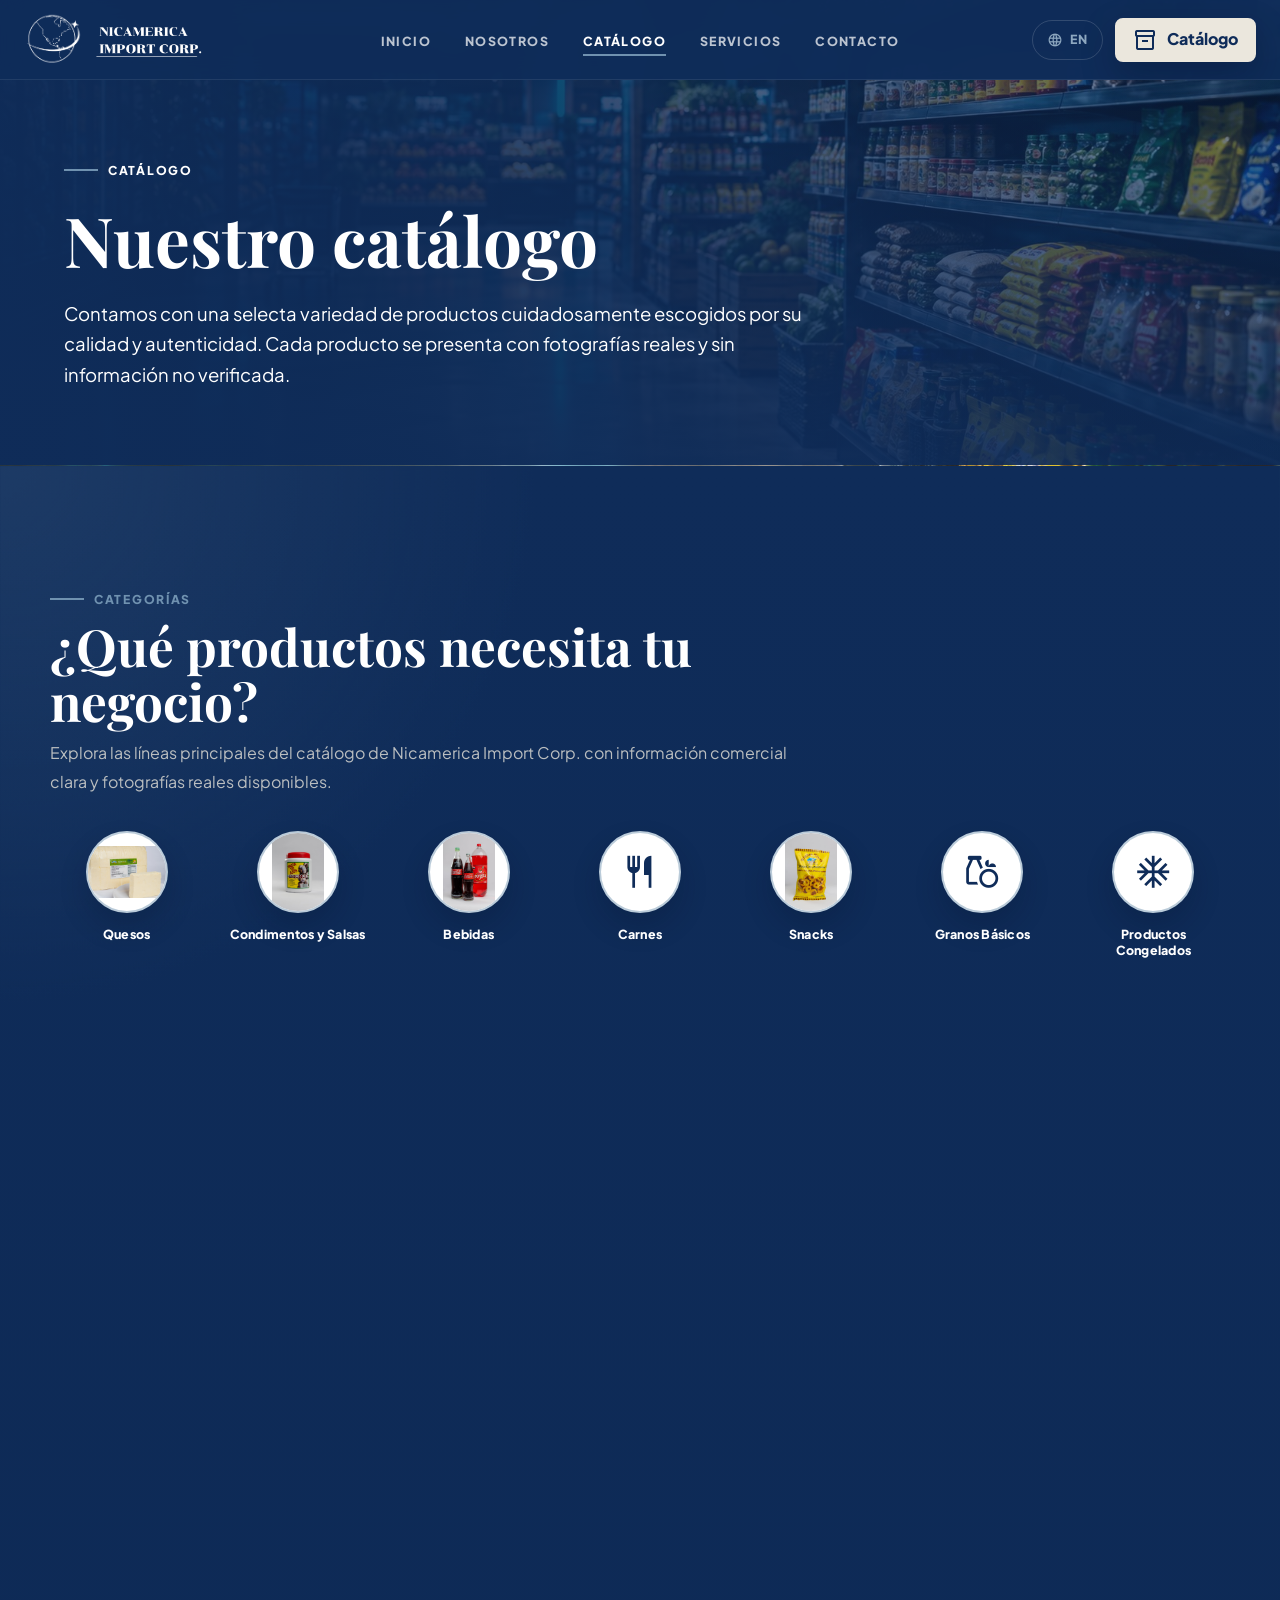
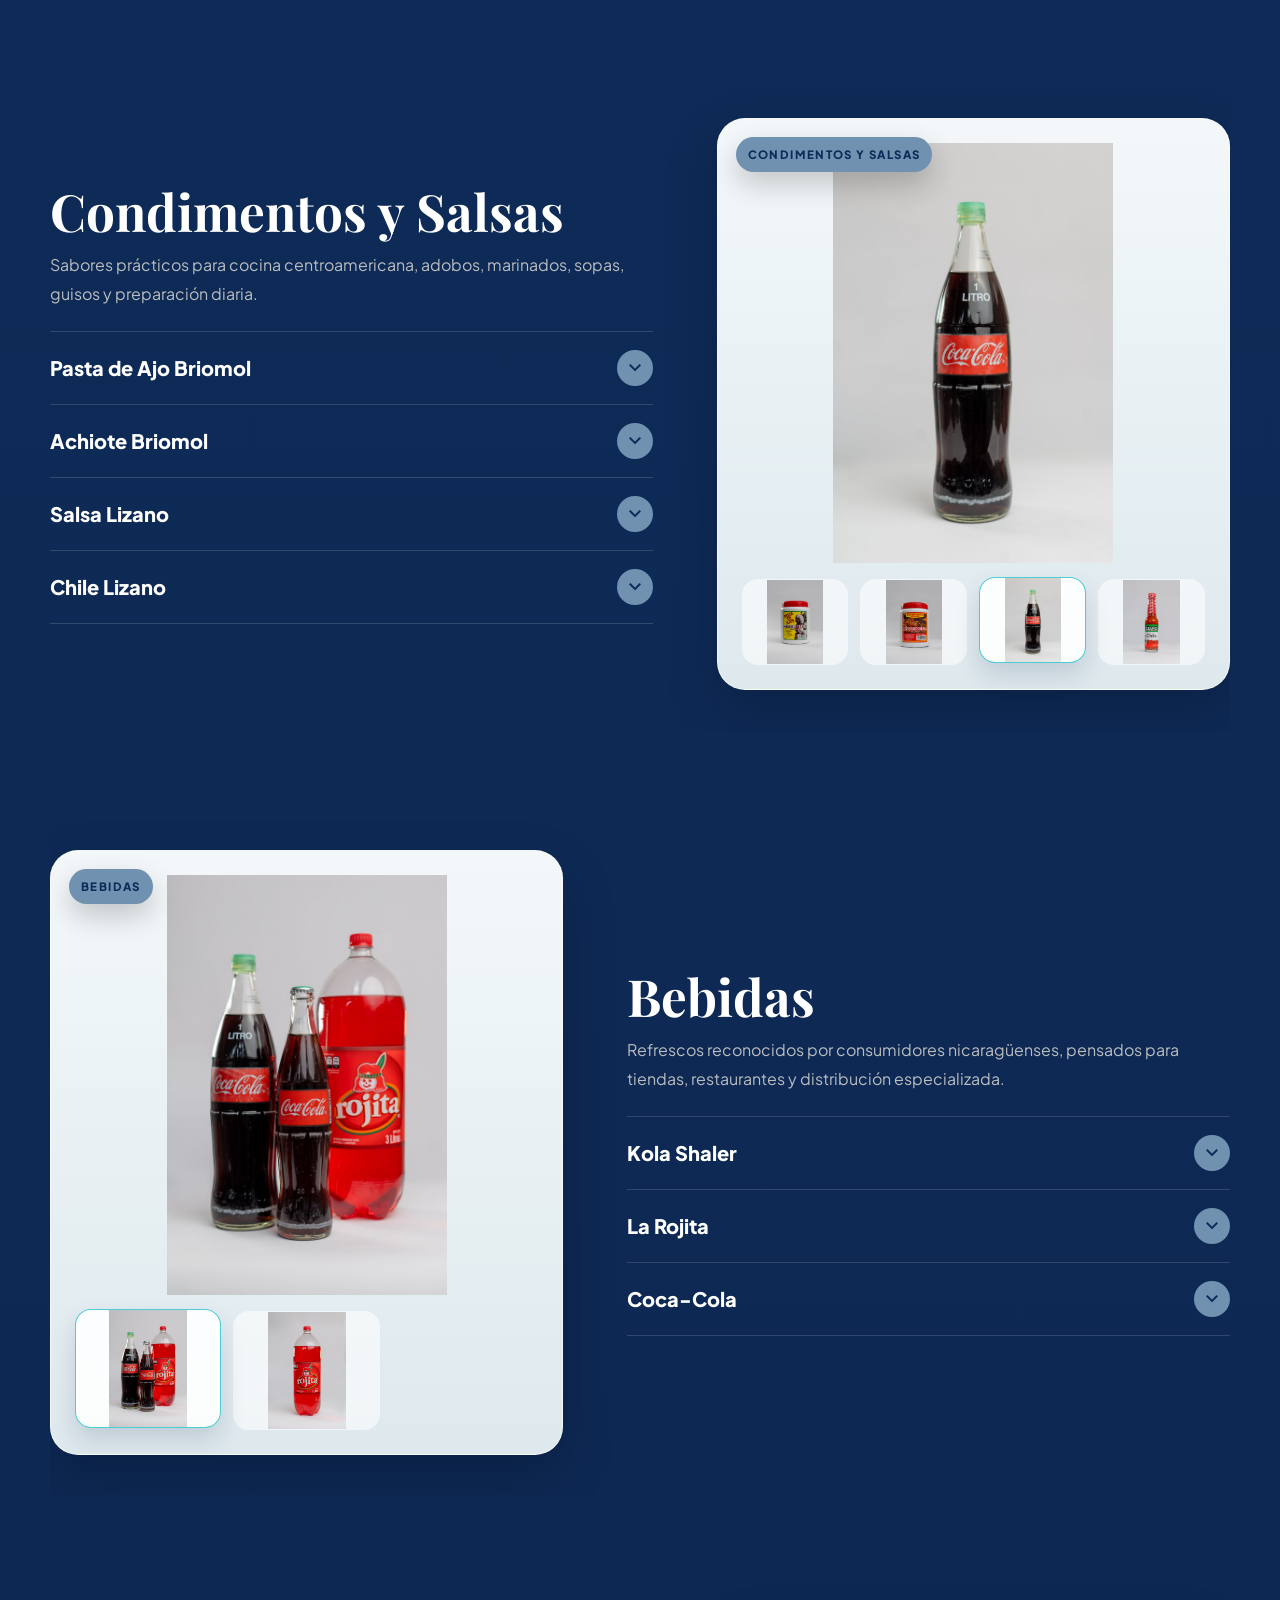
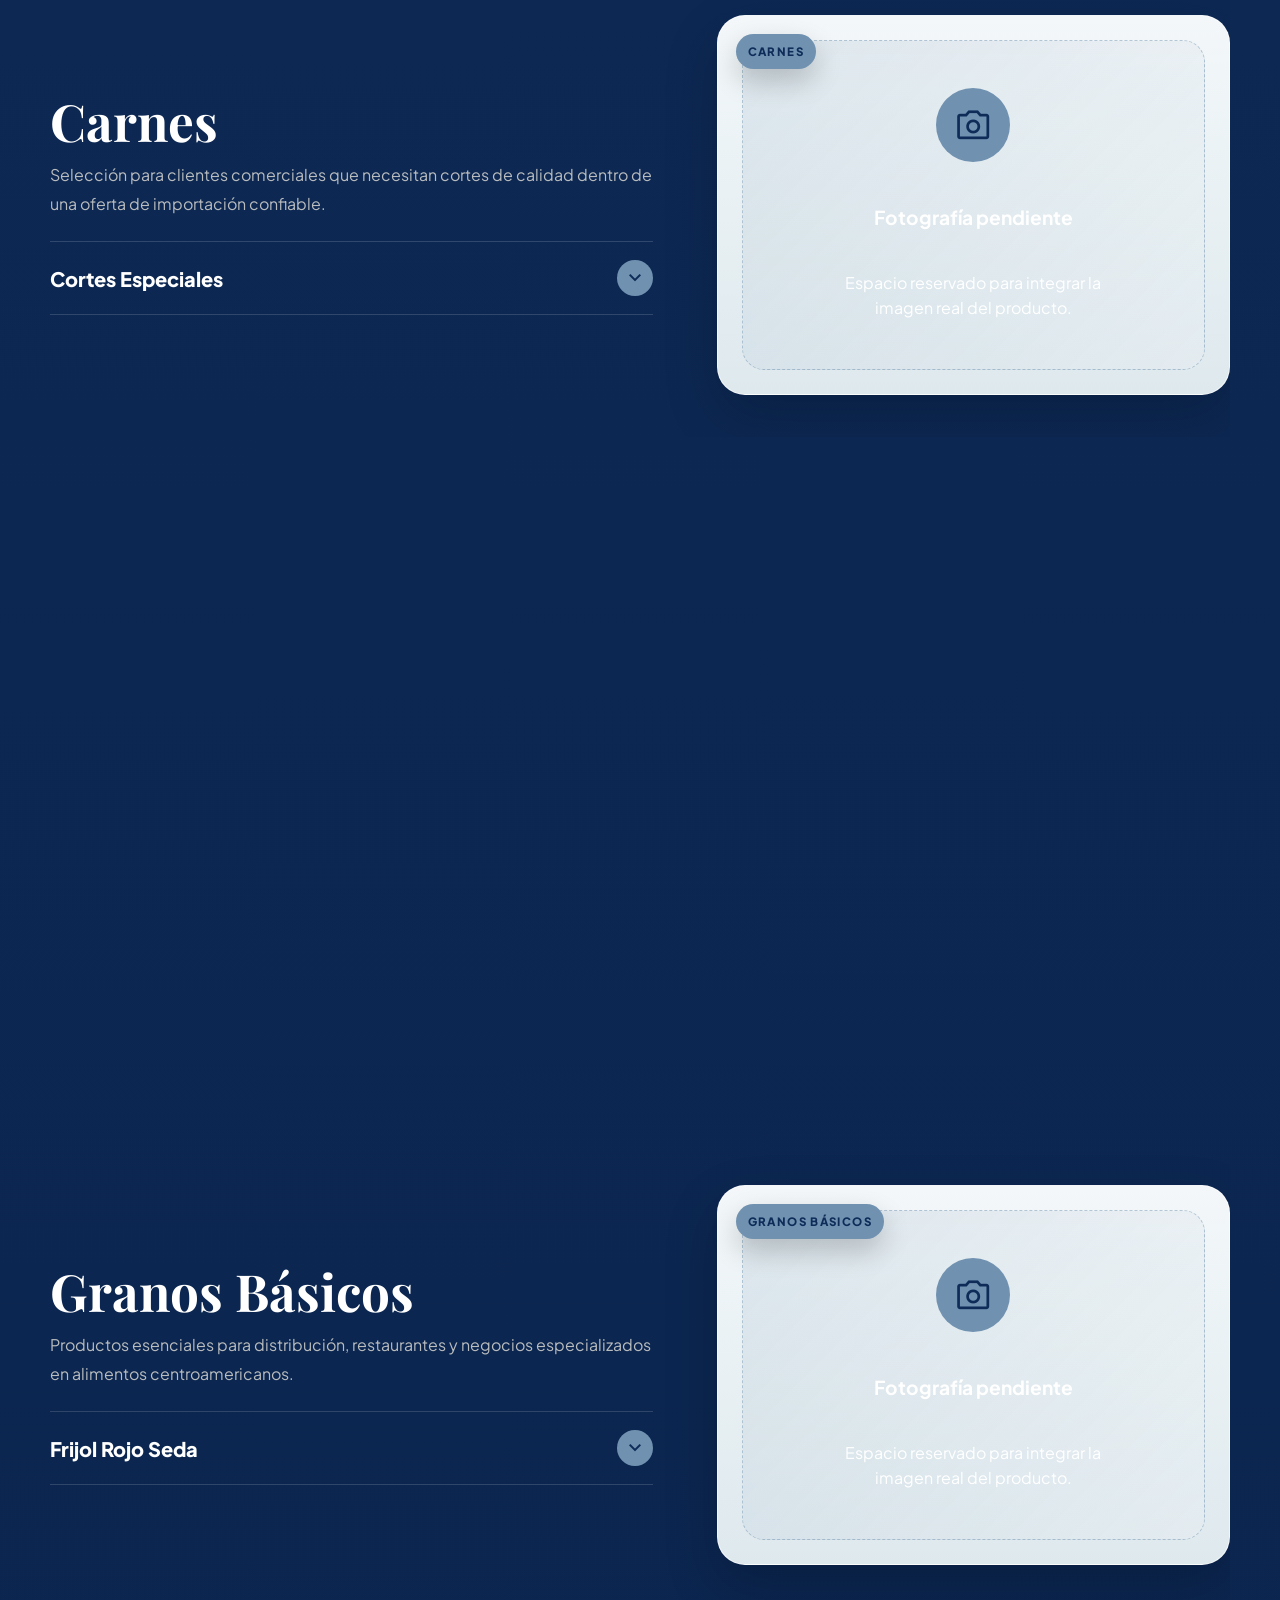
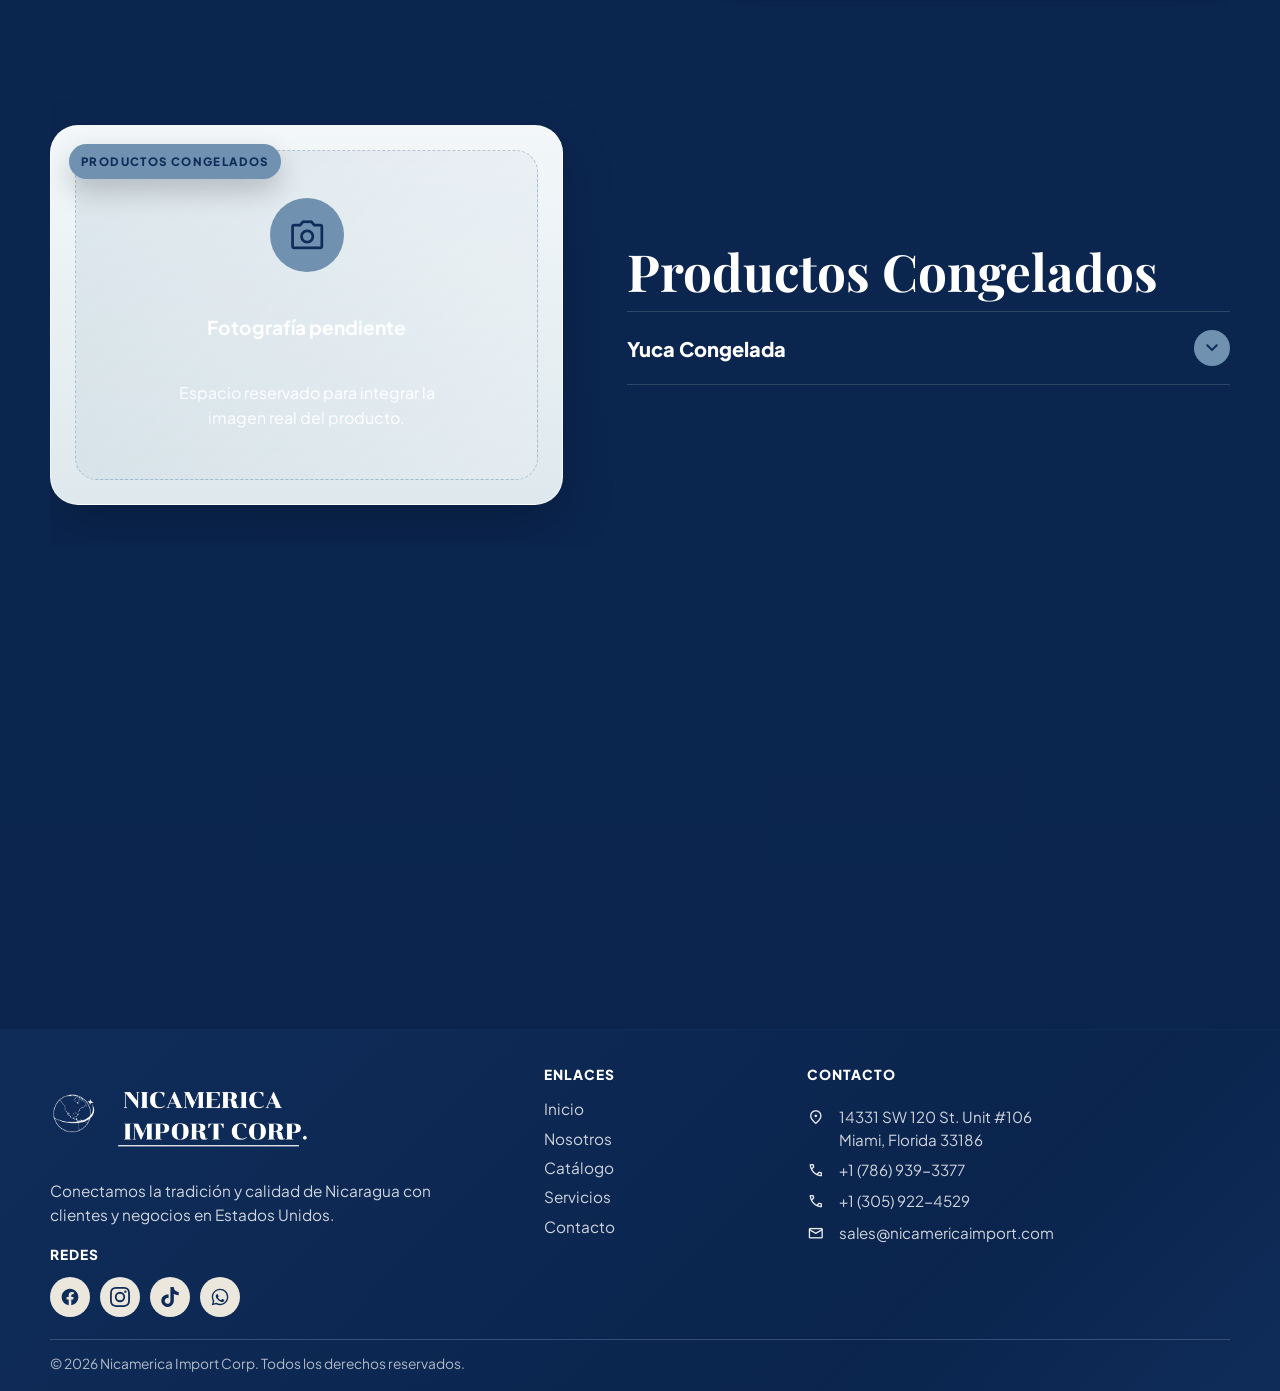
==== commit 84924056: "backup" ====
--- a/catalogo.html
+++ b/catalogo.html
@@ -92,21 +92,21 @@
             <div class="catalog-product-stack">
               <details class="catalog-product-info">
                 <summary><span>Queso Duro Blando / Morolique</span><span class="material-symbols-outlined" aria-hidden="true">expand_more</span></summary>
-                <p>Queso semiduro tradicional elaborado con leche de vaca semidescremada pasteurizada.</p>
-                <strong>Presentaciones</strong>
-                <ul><li>Bloque 45 lb</li><li>Barra 12 lb</li><li>Presentaciones porcionadas</li><li>1 lb</li><li>12 oz</li></ul>
+                <p>Queso semiduro tradicional elaborado con leche 100% de vaca semidescremada, pasteurizada.</p>
+                <strong>Presentaciones</strong>
+                <ul><li>Bloques 45 lb</li><li>Barras de 12 lb</li><li>Barras porcionadas (10 und)</li><li>Libras</li><li>12 oz</li></ul>
               </details>
               <details class="catalog-product-info">
                 <summary><span>Queso Duro / Madurado / Frijolero / Duro Viejo</span><span class="material-symbols-outlined" aria-hidden="true">expand_more</span></summary>
-                <p>Queso madurado elaborado con leche de vaca semidescremada pasteurizada.</p>
-                <strong>Presentaciones</strong>
-                <ul><li>Bloque 45 lb</li><li>Barra 12 lb</li><li>Presentaciones porcionadas</li><li>1 lb</li><li>12 oz</li></ul>
+                <p>Queso madurado tradicional elaborado con leche 100% de vaca semidescremada.</p>
+                <strong>Presentaciones</strong>
+                <ul><li>Bloques 45 lb</li><li>Barras de 12 lb</li><li>Barras porcionadas (10 und)</li><li>Libras</li><li>12 oz</li></ul>
               </details>
               <details class="catalog-product-info">
                 <summary><span>Quesillo / Queso para Pupusas</span><span class="material-symbols-outlined" aria-hidden="true">expand_more</span></summary>
-                <p>Queso fresco de pasta hilada, ideal para fundir, con textura cremosa y elaborado con leche de vaca semidescremada pasteurizada.</p>
-                <strong>Presentaciones</strong>
-                <ul><li>Bloque 10 lb</li><li>Barra 5 lb</li><li>1 lb</li><li>12 oz</li></ul>
+                <p>Queso fresco de pasta hilada para fundir, cremoso y de sabor natural intenso, elaborado con leche 100% de vaca semidescremada.</p>
+                <strong>Presentaciones</strong>
+                <ul><li>Barras de 10 lb</li><li>Barras de 5 lb</li><li>Libras</li><li>12 oz</li></ul>
               </details>
             </div>
           </div>
@@ -129,25 +129,25 @@
             <div class="catalog-product-stack">
               <details class="catalog-product-info">
                 <summary><span>Pasta de Ajo Briomol</span><span class="material-symbols-outlined" aria-hidden="true">expand_more</span></summary>
-                <p>Pasta lista para usar en carnes, aves, mariscos, salsas, adobos y sopas.</p>
+                <p>Pasta elaborada con ajo cuidadosamente seleccionado para ofrecer practicidad, frescura y sabor en carnes, aves, mariscos, salsas, adobos, sopas y recetas tradicionales o internacionales.</p>
                 <strong>Presentación</strong>
                 <ul><li>500 g</li></ul>
               </details>
               <details class="catalog-product-info">
                 <summary><span>Achiote Briomol</span><span class="material-symbols-outlined" aria-hidden="true">expand_more</span></summary>
-                <p>Condimento tradicional para aportar color y sabor a carnes, arroz, sopas y guisos.</p>
+                <p>Ingrediente ideal para dar color, sabor y autenticidad a carnes, arroces, sopas, guisos y recetas tradicionales de la cocina centroamericana y latinoamericana.</p>
                 <strong>Presentación</strong>
                 <ul><li>500 g</li></ul>
               </details>
               <details class="catalog-product-info">
                 <summary><span>Salsa Lizano</span><span class="material-symbols-outlined" aria-hidden="true">expand_more</span></summary>
-                <p>Salsa centroamericana de sabor dulce, ácido y especiado, utilizada como condimento de mesa y cocina.</p>
+                <p>Condimento emblemático de Centroamérica con notas dulces, ácidas y especiadas, ideal para realzar carnes, arroces, frijoles, sopas, adobos y recetas tradicionales.</p>
                 <strong>Presentaciones</strong>
                 <ul><li>700 ml</li><li>280 ml</li></ul>
               </details>
               <details class="catalog-product-info">
                 <summary><span>Chile Lizano</span><span class="material-symbols-outlined" aria-hidden="true">expand_more</span></summary>
-                <p>Salsa picante para acompañar carnes, tacos, mariscos, sopas, frijoles y platos tradicionales.</p>
+                <p>Chile Lizano combina el sabor de la tradicional Salsa Lizano con un toque picante balanceado, ideal para carnes, tacos, mariscos, sopas, frijoles y una amplia variedad de platillos.</p>
                 <strong>Presentación</strong>
                 <ul><li>62 g</li></ul>
               </details>
@@ -170,19 +170,19 @@
             <div class="catalog-product-stack">
               <details class="catalog-product-info">
                 <summary><span>Kola Shaler</span><span class="material-symbols-outlined" aria-hidden="true">expand_more</span></summary>
-                <p>Bebida gaseosa nicaragüense producida desde 1904, reconocida por generaciones por su sabor característico.</p>
-                <strong>Presentaciones</strong>
-                <ul><li>355 ml / 12 oz</li><li>473 ml / 16 oz</li><li>2 L</li></ul>
+                <p>Bebida gaseosa emblemática de Nicaragua, elaborada desde 1904 y reconocida por generaciones por su inconfundible sabor a cola.</p>
+                <strong>Presentaciones</strong>
+                <ul><li>355 ml / 12 oz lata o botella individual</li><li>473 ml / 16 oz botella PET individual</li><li>2 L presentación familiar</li></ul>
               </details>
               <details class="catalog-product-info">
                 <summary><span>La Rojita</span><span class="material-symbols-outlined" aria-hidden="true">expand_more</span></summary>
-                <p>Gaseosa roja nicaragüense de sabor tradicional.</p>
-                <strong>Presentaciones</strong>
-                <ul><li>500 ml / 16.9 oz</li><li>1.5 L</li><li>3 L</li></ul>
+                <p>La auténtica gaseosa roja de Nicaragua, refrescante y de color vibrante, parte de tradiciones y celebraciones nicaragüenses por generaciones.</p>
+                <strong>Presentaciones</strong>
+                <ul><li>500 ml / 16.9 oz botella PET individual</li><li>1.5 L presentación familiar</li><li>3 L formato familiar para compartir</li></ul>
               </details>
               <details class="catalog-product-info">
                 <summary><span>Coca-Cola</span><span class="material-symbols-outlined" aria-hidden="true">expand_more</span></summary>
-                <p>Coca-Cola producida en Nicaragua.</p>
+                <p>Bebida refrescante reconocida mundialmente, elaborada en Nicaragua con calidad y sabor para acompañar comidas, celebraciones y momentos especiales.</p>
                 <strong>Presentaciones</strong>
                 <ul><li>355 ml / 12 oz botella de vidrio</li><li>500 ml / 16.9 oz botella de vidrio</li></ul>
               </details>
@@ -222,7 +222,7 @@
             <div class="catalog-product-stack">
               <details class="catalog-product-info">
                 <summary><span>Rosquillas / Hojaldras</span><span class="material-symbols-outlined" aria-hidden="true">expand_more</span></summary>
-                <p>Productos horneados tradicionales elaborados con maíz y queso.</p>
+                <p>Rosquillas y hojaldras tradicionales horneadas, elaboradas con maíz y queso.</p>
                 <strong>Presentaciones</strong>
                 <ul><li>110 g / 3.88 oz individual</li><li>220 g / 7.76 oz mediano</li><li>560 g / 19.75 oz familiar</li></ul>
               </details>
@@ -245,7 +245,7 @@
             <div class="catalog-product-stack">
               <details class="catalog-product-info">
                 <summary><span>Frijol Rojo Seda</span><span class="material-symbols-outlined" aria-hidden="true">expand_more</span></summary>
-                <p>Frijol rojo de Nicaragua seleccionado por su calidad, sabor y rendimiento.</p>
+                <p>Frijol rojo de alta calidad, cultivado en Nicaragua y seleccionado para ofrecer sabor, rendimiento, suavidad y tradición en cada plato.</p>
                 <strong>Presentación</strong>
                 <ul><li>50 lb</li></ul>
               </details>
@@ -325,7 +325,7 @@
     <div class="modal-backdrop" data-close-modal></div>
     <article class="modal-dialog" role="dialog" aria-modal="true" aria-labelledby="modalTitle">
       <button class="modal-close" type="button" data-i18n-aria="modal.close" aria-label="Cerrar detalle" data-close-modal><span class="material-symbols-outlined" aria-hidden="true">close</span></button>
-      <div class="modal-image"><img id="modalImage" alt=""></div>
+      <div class="modal-image"><img id="modalImage" src="[data-uri]" alt=""></div>
       <div class="modal-content"><span class="pill" id="modalCategory"></span><h2 id="modalTitle"></h2><div class="detail-list" id="modalDetails"></div><a class="button primary" href="contacto.html" data-close-modal data-i18n="modal.cta">Consultar disponibilidad</a></div>
     </article>
   </div>
--- a/assets/styles.css
+++ b/assets/styles.css
@@ -4417,9 +4417,10 @@
 
 :root {
   --home-header-height: 80px;
-  --home-navy: #082a59;
-  --home-navy-deep: #062552;
-  --home-cyan: #06b7c7;
+  --home-navy: #0F2C59;
+  --home-navy-deep: #0A244D;
+  --home-accent: #7092B0;
+  --home-accent-strong: #8EA8C0;
 }
 
 /* Header oscuro y compacto, como en la referencia. */
@@ -4430,7 +4431,7 @@
   z-index: 100;
   height: var(--home-header-height);
   color: #fff;
-  background: rgba(7, 39, 83, 0.98);
+  background: rgba(15, 44, 89, 0.98);
   border-bottom: 1px solid rgba(255, 255, 255, 0.08);
   box-shadow: none;
   backdrop-filter: blur(12px);
@@ -4503,7 +4504,7 @@
   right: 0;
   bottom: 18px;
   height: 2px;
-  background: var(--home-cyan);
+  background: var(--home-accent);
   transform: scaleX(0);
   transform-origin: center;
   transition: transform 180ms ease;
@@ -4535,7 +4536,7 @@
   justify-content: center;
   gap: 7px;
   padding: 0 14px;
-  color: var(--home-cyan);
+  color: var(--home-accent-strong);
   background: transparent;
   border: 1px solid rgba(255, 255, 255, 0.15);
   border-radius: 999px;
@@ -4547,7 +4548,7 @@
 .lang-toggle:focus-visible {
   color: #fff;
   background: rgba(255, 255, 255, 0.07);
-  border-color: rgba(6, 183, 199, 0.55);
+  border-color: rgba(112, 146, 176, 0.55);
   transform: none;
 }
 
@@ -4565,9 +4566,9 @@
 .site-header.is-scrolled .header-actions .header-catalog {
   min-height: 44px;
   padding: 0 23px;
-  color: #062552;
-  background: var(--home-cyan);
-  border: 1px solid var(--home-cyan);
+  color: #0F2C59;
+  background: var(--home-accent);
+  border: 1px solid var(--home-accent);
   border-radius: 0;
   box-shadow: none;
   font-size: 0.78rem;
@@ -4578,9 +4579,9 @@
 
 .header-actions .header-catalog:hover,
 .site-header.is-scrolled .header-actions .header-catalog:hover {
-  color: #062552;
-  background: #20c4d2;
-  border-color: #20c4d2;
+  color: #0F2C59;
+  background: var(--home-accent-strong);
+  border-color: var(--home-accent-strong);
   transform: translateY(-1px);
 }
 
@@ -4616,8 +4617,8 @@
   z-index: -1;
   pointer-events: none;
   background:
-    linear-gradient(90deg, rgba(5, 38, 82, 0.88) 0%, rgba(5, 38, 82, 0.79) 48%, rgba(5, 38, 82, 0.68) 100%),
-    linear-gradient(180deg, rgba(5, 38, 82, 0.12) 0%, rgba(5, 38, 82, 0.34) 100%);
+    linear-gradient(90deg, rgba(15, 44, 89, 0.9) 0%, rgba(15, 44, 89, 0.8) 48%, rgba(10, 36, 77, 0.7) 100%),
+    linear-gradient(180deg, rgba(15, 44, 89, 0.12) 0%, rgba(10, 36, 77, 0.36) 100%);
 }
 
 .hero-home .hero-grid {
@@ -4668,7 +4669,7 @@
 .hero-home .hero-copy h1 span {
   display: block;
   margin-top: 5px;
-  color: var(--home-cyan);
+  color: var(--home-accent-strong);
   font-style: italic;
   font-weight: 500;
 }
@@ -4704,27 +4705,27 @@
 }
 
 .hero-home .hero-actions .button.primary {
-  color: #062552;
-  background: var(--home-cyan);
-  border-color: var(--home-cyan);
+  color: #0F2C59;
+  background: var(--home-accent);
+  border-color: var(--home-accent);
 }
 
 .hero-home .hero-actions .button.primary:hover {
-  color: #062552;
-  background: #20c4d2;
-  border-color: #20c4d2;
+  color: #0F2C59;
+  background: var(--home-accent-strong);
+  border-color: var(--home-accent-strong);
 }
 
 .hero-home .hero-actions .button.secondary {
   color: #fff;
   background: rgba(255, 255, 255, 0.03);
-  border-color: rgba(6, 183, 199, 0.72);
+  border-color: rgba(112, 146, 176, 0.72);
 }
 
 .hero-home .hero-actions .button.secondary:hover {
-  color: #062552;
-  background: var(--home-cyan);
-  border-color: var(--home-cyan);
+  color: #0F2C59;
+  background: var(--home-accent);
+  border-color: var(--home-accent);
 }
 
 /* El viejo bloque de imagen lateral ya no se usa en Inicio. */
@@ -4794,7 +4795,7 @@
 
   .mobile-nav {
     inset: var(--home-header-height) 0 auto 0;
-    background: rgba(7, 39, 83, 0.98);
+    background: rgba(15, 44, 89, 0.98);
     border-bottom: 1px solid rgba(255, 255, 255, 0.1);
   }
 
@@ -4892,4 +4893,338 @@
     width: min(100%, 330px);
     min-width: 0;
   }
-}+}
+
+
+/* =========================================================
+   FIX: metadata strip horizontal on desktop
+   ========================================================= */
+.metadata-strip {
+  width: 100%;
+  padding: 0;
+  overflow: hidden;
+}
+
+.metadata-strip .metadata-grid {
+  display: grid !important;
+  grid-template-columns: repeat(4, minmax(0, 1fr)) !important;
+  width: min(1180px, calc(100% - 32px));
+  margin-inline: auto;
+  gap: 0 !important;
+  align-items: stretch;
+}
+
+.metadata-strip .metadata-grid>div {
+  display: grid;
+  grid-template-columns: 44px minmax(0, 1fr);
+  grid-template-rows: auto auto;
+  column-gap: 12px;
+  row-gap: 2px;
+  align-content: center;
+  align-items: center;
+  min-width: 0;
+  min-height: 92px;
+  padding: 16px 22px;
+  border-right: 1px solid rgba(255, 255, 255, 0.18);
+  border-bottom: 0;
+}
+
+.metadata-strip .metadata-grid>div:last-child {
+  border-right: 0;
+}
+
+.metadata-strip .metadata-grid .material-symbols-outlined {
+  grid-column: 1;
+  grid-row: 1 / span 2;
+  width: 42px;
+  height: 42px;
+  display: grid;
+  place-items: center;
+  margin: 0;
+  border-radius: 50%;
+  font-size: 22px;
+}
+
+.metadata-strip .metadata-grid strong,
+.metadata-strip .metadata-grid>div>span:not(.material-symbols-outlined) {
+  grid-column: 2;
+  min-width: 0;
+  margin: 0;
+  line-height: 1.25;
+}
+
+.metadata-strip .metadata-grid strong {
+  grid-row: 1;
+  font-size: 0.72rem;
+  font-weight: 800;
+  letter-spacing: 0.06em;
+  text-transform: uppercase;
+}
+
+.metadata-strip .metadata-grid>div>span:not(.material-symbols-outlined) {
+  grid-row: 2;
+  font-size: 0.78rem;
+  letter-spacing: 0.035em;
+  white-space: normal;
+  overflow-wrap: anywhere;
+}
+
+@media (max-width: 900px) {
+  .metadata-strip .metadata-grid {
+    grid-template-columns: repeat(2, minmax(0, 1fr)) !important;
+  }
+
+  .metadata-strip .metadata-grid>div {
+    border-right: 1px solid rgba(255, 255, 255, 0.18);
+    border-bottom: 1px solid rgba(255, 255, 255, 0.18);
+  }
+
+  .metadata-strip .metadata-grid>div:nth-child(2n) {
+    border-right: 0;
+  }
+
+  .metadata-strip .metadata-grid>div:nth-last-child(-n + 2) {
+    border-bottom: 0;
+  }
+}
+
+@media (max-width: 560px) {
+  .metadata-strip .metadata-grid {
+    grid-template-columns: 1fr !important;
+    width: 100%;
+  }
+
+  .metadata-strip .metadata-grid>div,
+  .metadata-strip .metadata-grid>div:nth-child(2n),
+  .metadata-strip .metadata-grid>div:nth-last-child(-n + 2) {
+    min-height: 78px;
+    padding: 14px 18px;
+    border-right: 0;
+    border-bottom: 1px solid rgba(255, 255, 255, 0.18);
+  }
+
+  .metadata-strip .metadata-grid>div:last-child {
+    border-bottom: 0;
+  }
+}
+
+/* Final refinements for product placeholders and plant carousel. */
+.product-media-placeholder,
+.modal-image.is-placeholder {
+  width: 100%;
+  min-height: 100%;
+  display: grid;
+  place-items: center;
+  align-content: center;
+  gap: 10px;
+  padding: 24px;
+  color: var(--ink);
+  background:
+    linear-gradient(135deg, rgba(112, 146, 176, 0.16), rgba(255, 255, 255, 0.06)),
+    rgba(255, 255, 255, 0.07);
+  border: 1px dashed rgba(112, 146, 176, 0.48);
+  text-align: center;
+}
+
+.product-card .product-media img {
+  object-fit: contain;
+  padding: 10px;
+  background: rgba(255, 255, 255, 0.9);
+}
+
+.featured-grid .product-media {
+  min-height: 280px;
+  aspect-ratio: auto;
+}
+
+.featured-grid .product-card:hover .product-media img {
+  transform: scale(1.015);
+}
+
+.product-media-placeholder .material-symbols-outlined,
+.modal-image.is-placeholder::before {
+  color: var(--accent);
+  font-size: 2.4rem;
+}
+
+.product-media-placeholder strong,
+.modal-image.is-placeholder::after {
+  color: var(--muted);
+  font-size: 0.78rem;
+  font-weight: 800;
+  letter-spacing: 0.08em;
+  text-transform: uppercase;
+}
+
+.modal-image.is-placeholder img {
+  display: none;
+}
+
+.modal-image.is-placeholder::before {
+  content: "grocery";
+  font-family: "Material Symbols Outlined";
+  font-weight: normal;
+  line-height: 1;
+}
+
+.modal-image.is-placeholder::after {
+  content: "Imagen pendiente";
+}
+
+.plant-carousel {
+  display: block;
+}
+
+.plant-carousel-track,
+.plant-carousel-slide {
+  position: absolute;
+  inset: 0;
+}
+
+.plant-carousel-slide {
+  margin: 0;
+  opacity: 0;
+  pointer-events: none;
+  transition: opacity 360ms ease;
+}
+
+.plant-carousel-slide.is-active {
+  opacity: 1;
+  pointer-events: auto;
+}
+
+.plant-carousel-slide img {
+  width: 100%;
+  height: 100%;
+  min-height: inherit;
+  object-fit: cover;
+}
+
+.plant-carousel-controls {
+  position: absolute;
+  left: 16px;
+  right: 16px;
+  bottom: 16px;
+  z-index: 3;
+  display: flex;
+  align-items: center;
+  justify-content: flex-end;
+  gap: 10px;
+  pointer-events: none;
+}
+
+.plant-carousel-button,
+.plant-carousel-dots button {
+  pointer-events: auto;
+  color: var(--white);
+  background: rgba(15, 44, 89, 0.84);
+  border: 1px solid rgba(255, 255, 255, 0.22);
+  cursor: pointer;
+  backdrop-filter: blur(10px);
+}
+
+.plant-carousel-button {
+  width: 40px;
+  height: 40px;
+  display: grid;
+  place-items: center;
+  border-radius: 999px;
+}
+
+.plant-carousel-button:hover,
+.plant-carousel-button:focus-visible,
+.plant-carousel-dots button.is-active {
+  background: rgba(112, 146, 176, 0.92);
+}
+
+.plant-carousel-dots {
+  display: flex;
+  gap: 7px;
+}
+
+.plant-carousel-dots button {
+  width: 10px;
+  height: 10px;
+  padding: 0;
+  border-radius: 999px;
+}
+
+.plant-carousel .plant-carousel-slide figcaption {
+  bottom: 16px;
+  right: auto;
+  max-width: calc(100% - 160px);
+}
+
+@media (max-width: 640px) {
+  .plant-carousel-controls {
+    left: 12px;
+    right: 12px;
+    bottom: 12px;
+  }
+
+  .plant-carousel-button {
+    width: 36px;
+    height: 36px;
+  }
+
+  .plant-carousel .plant-carousel-slide figcaption {
+    left: 12px;
+    bottom: 58px;
+    max-width: calc(100% - 24px);
+  }
+}
+
+/* Contact page readability: keep labels translatable without hiding fields. */
+body[data-page="contacto"] .contact-grid {
+  background: rgba(15, 44, 89, 0.36);
+}
+
+body[data-page="contacto"] .contact-card,
+body[data-page="contacto"] form {
+  color: var(--white);
+  background: linear-gradient(145deg, rgba(18, 53, 99, 0.96), rgba(15, 44, 89, 0.9));
+  border: 1px solid rgba(112, 146, 176, 0.34);
+  box-shadow: 0 18px 48px rgba(3, 15, 36, 0.24);
+}
+
+body[data-page="contacto"] .contact-card h3,
+body[data-page="contacto"] .contact-card strong,
+body[data-page="contacto"] label {
+  color: var(--white);
+}
+
+body[data-page="contacto"] .contact-card p,
+body[data-page="contacto"] .contact-card a {
+  color: rgba(255, 255, 255, 0.86);
+}
+
+body[data-page="contacto"] .contact-card a:hover,
+body[data-page="contacto"] .contact-card a:focus-visible {
+  color: var(--accent);
+}
+
+body[data-page="contacto"] input,
+body[data-page="contacto"] textarea {
+  padding: 13px 14px;
+  color: #0F2C59;
+  background: rgba(255, 255, 255, 0.96);
+  border: 1px solid rgba(112, 146, 176, 0.48);
+  border-bottom-width: 1px;
+  border-radius: 8px;
+}
+
+body[data-page="contacto"] input::placeholder,
+body[data-page="contacto"] textarea::placeholder {
+  color: rgba(15, 44, 89, 0.56);
+}
+
+body[data-page="contacto"] input:focus,
+body[data-page="contacto"] textarea:focus {
+  background: var(--white);
+  border-color: var(--accent);
+  box-shadow: 0 0 0 4px rgba(112, 146, 176, 0.18);
+}
+
+body[data-page="contacto"] .form-status.show {
+  color: var(--white);
+}
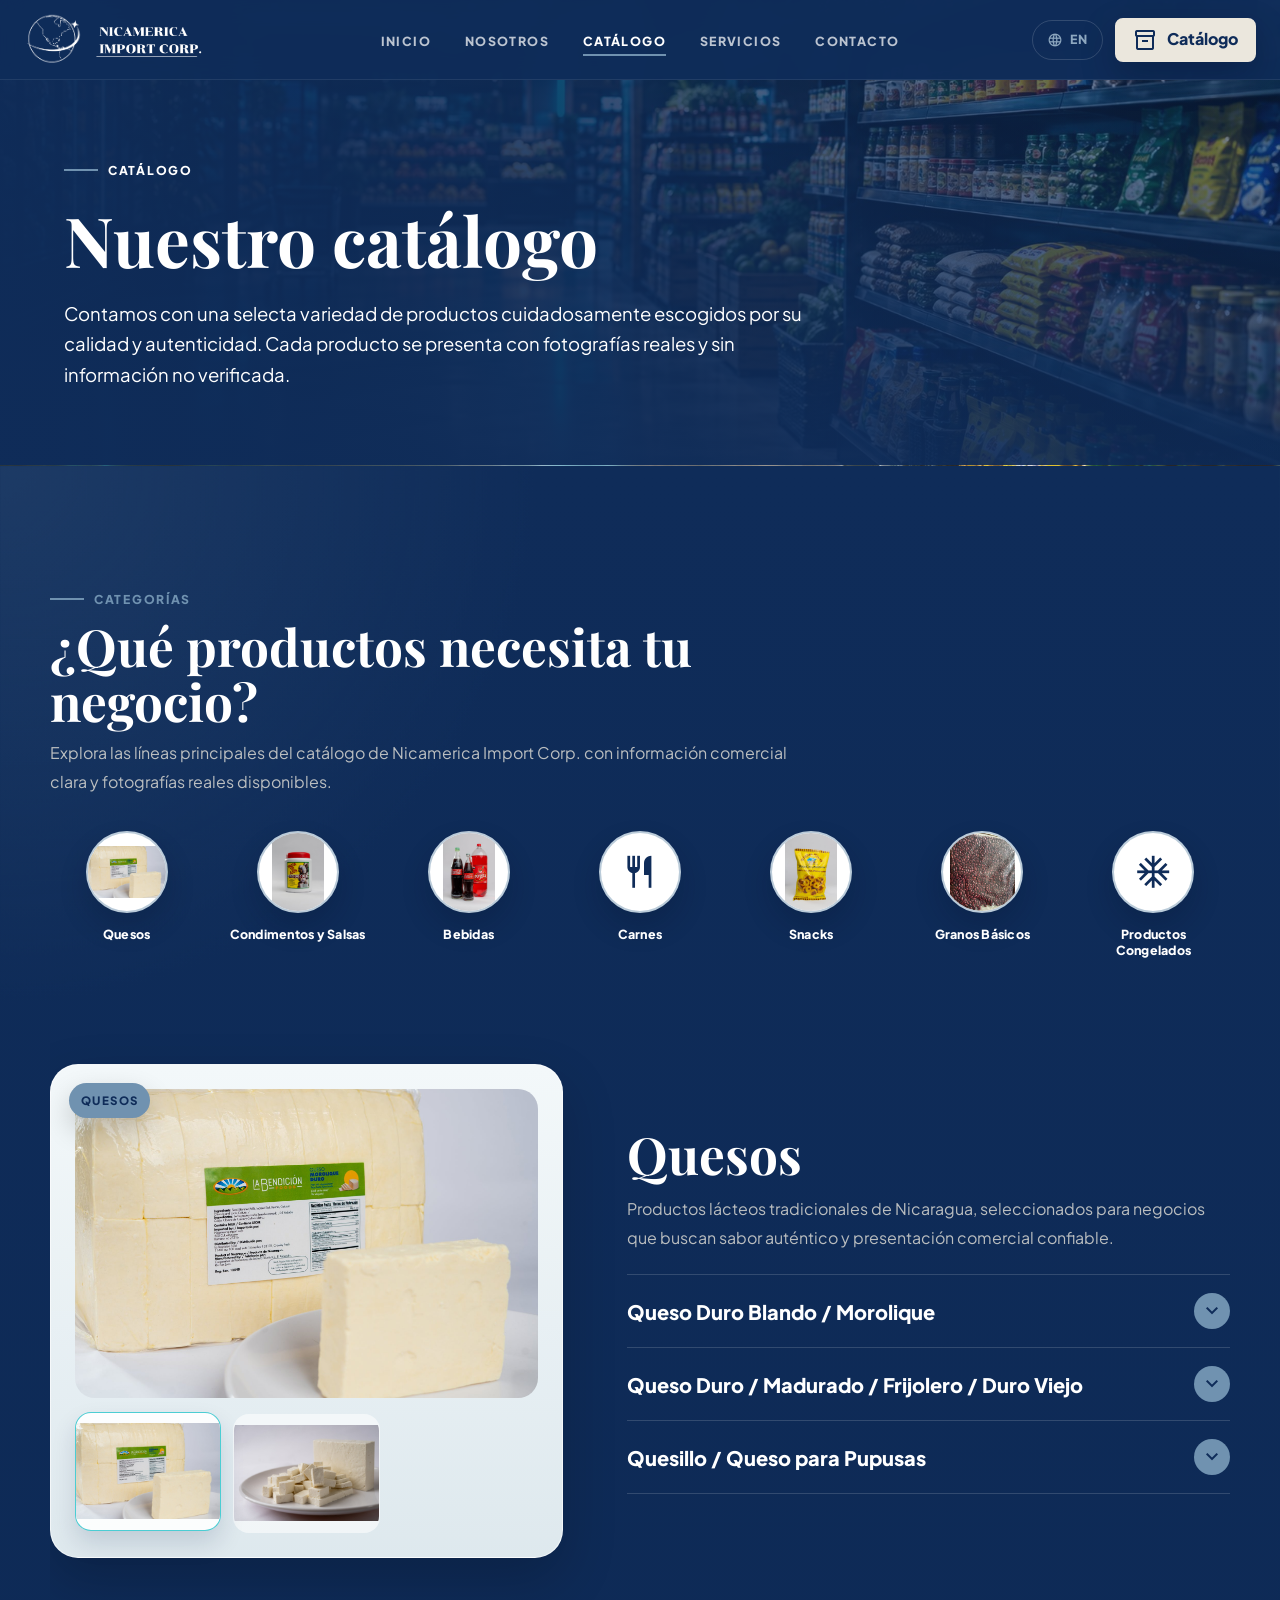
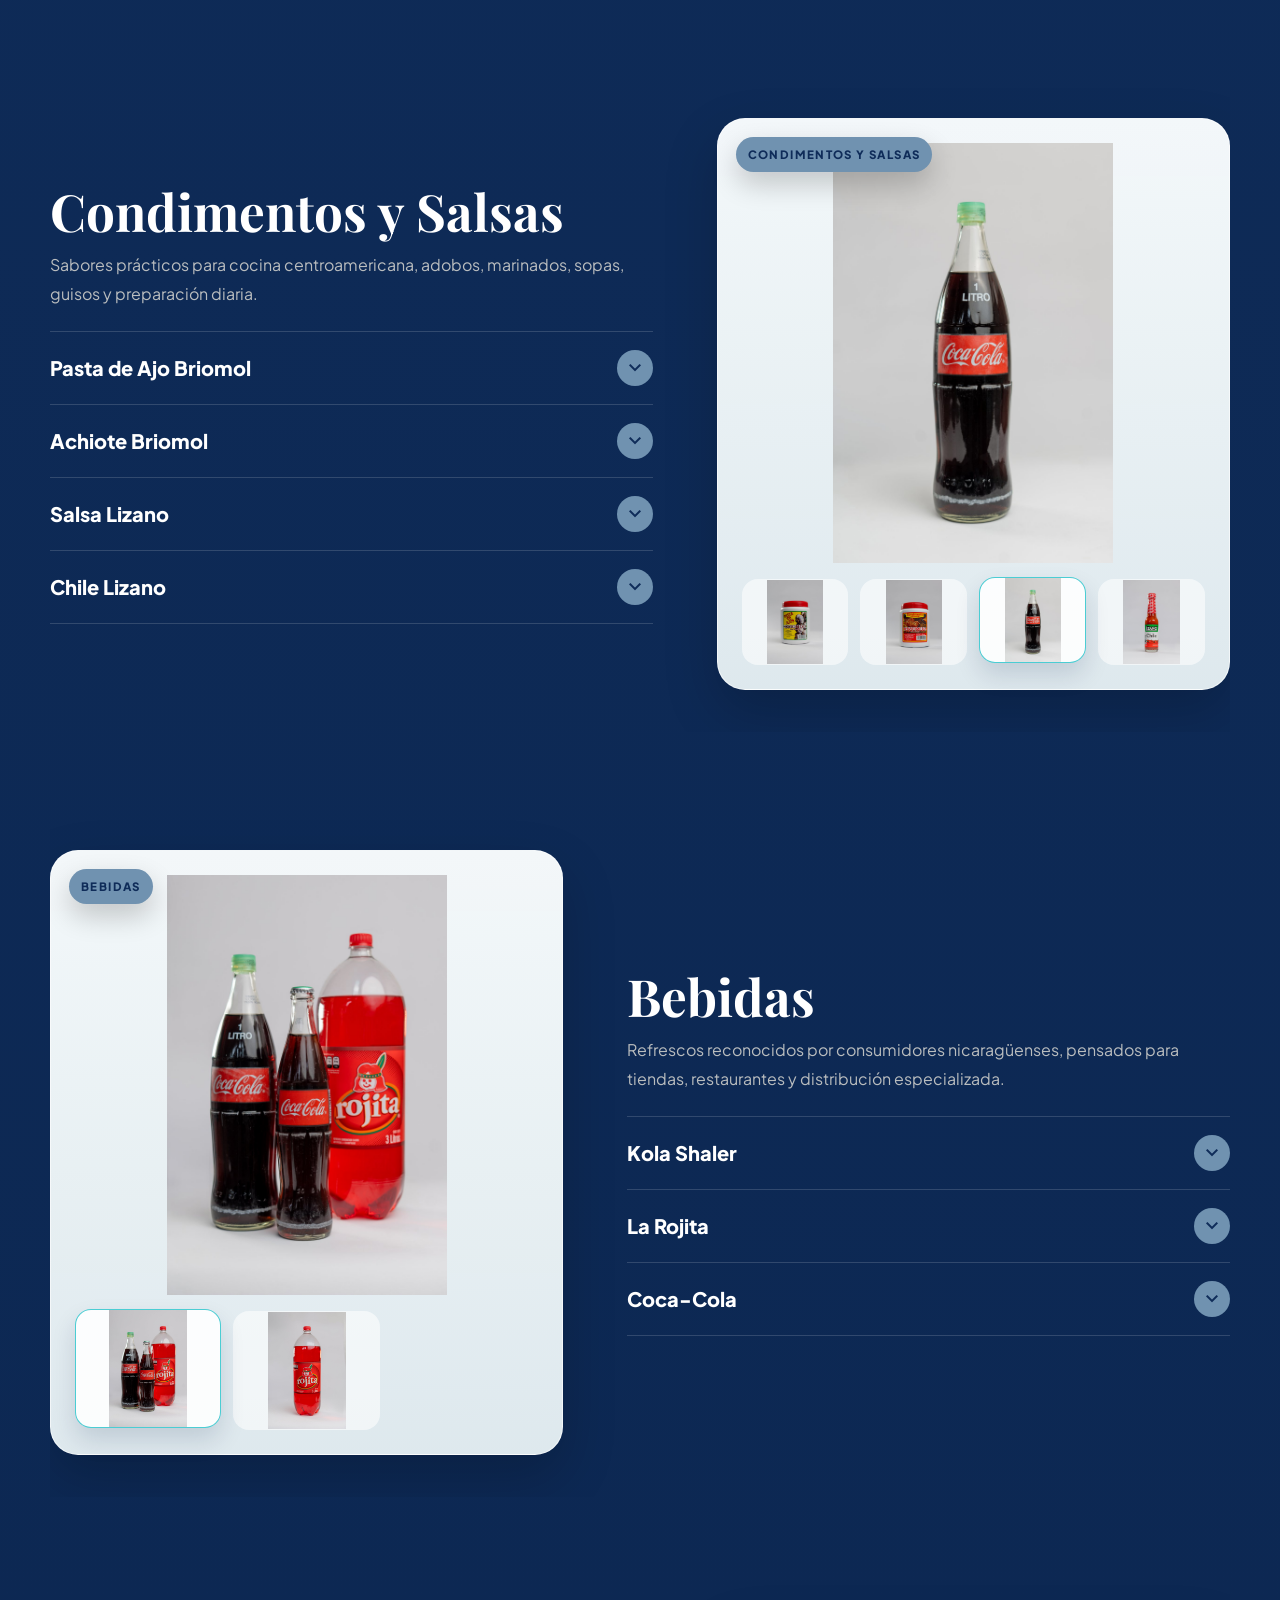
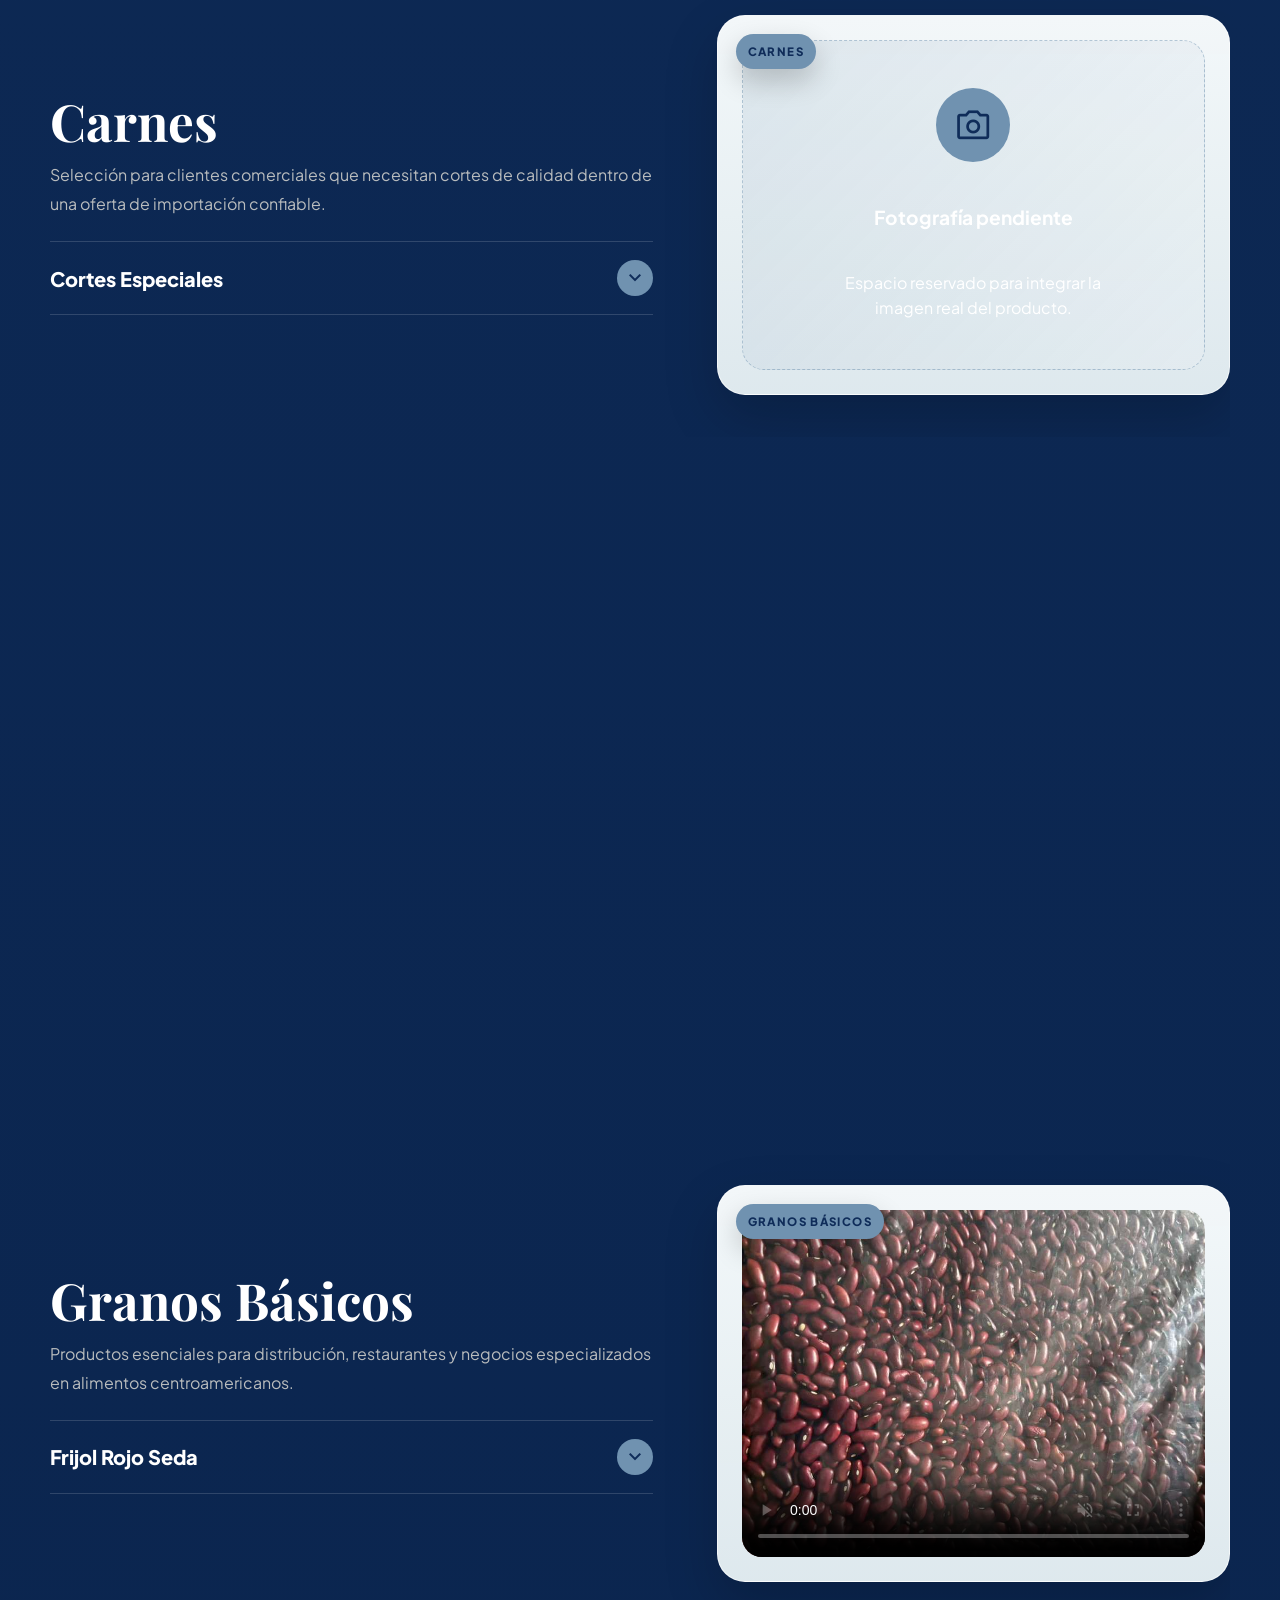
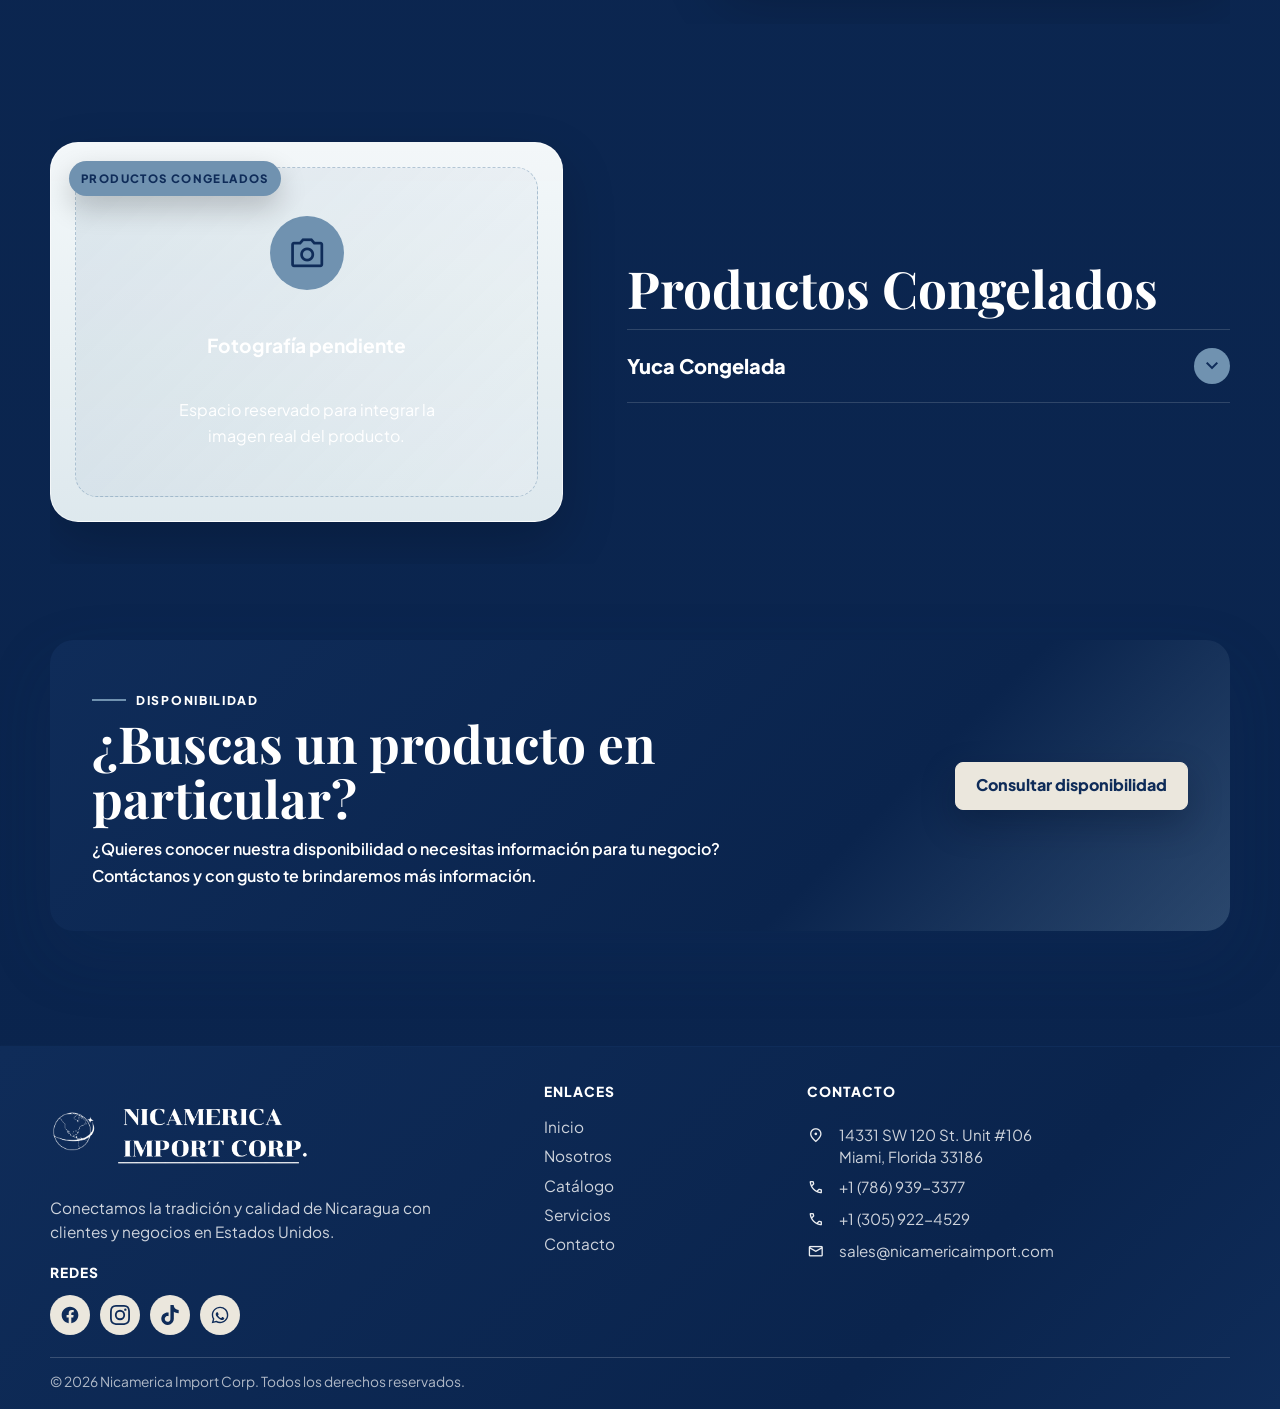
==== commit cf99d8d3: "Actualizar catálogo e inicio con frijol rojo" ====
--- a/catalogo.html
+++ b/catalogo.html
@@ -73,7 +73,7 @@
           <a class="category-jump-card" href="#bebidas"><img src="assets/products/rojita-3-litros.jpg" alt=""><span>Bebidas</span></a>
           <a class="category-jump-card" href="#carnes"><span class="category-icon material-symbols-outlined" aria-hidden="true">restaurant</span><span>Carnes</span></a>
           <a class="category-jump-card" href="#snacks"><img src="assets/products/vilchez-tinoco-rosquillas.jpg" alt=""><span>Snacks</span></a>
-          <a class="category-jump-card" href="#granos"><span class="category-icon material-symbols-outlined" aria-hidden="true">grocery</span><span>Granos Básicos</span></a>
+          <a class="category-jump-card" href="#granos"><img src="assets/products/frijol-rojo-seda.jpeg" alt=""><span>Granos Básicos</span></a>
           <a class="category-jump-card" href="#congelados"><span class="category-icon material-symbols-outlined" aria-hidden="true">ac_unit</span><span>Productos Congelados</span></a>
         </nav>
 
@@ -231,13 +231,11 @@
         </article>
 
         <article class="catalog-category-section catalog-category-section--reverse reveal" id="granos">
-          <div class="catalog-visual-panel catalog-visual-panel--pending">
+          <div class="catalog-visual-panel">
             <span class="catalog-category-label">Granos Básicos</span>
-            <div class="catalog-pending-photo">
-              <span class="material-symbols-outlined" aria-hidden="true">photo_camera</span>
-              <strong>Fotografía pendiente</strong>
-              <p>Espacio reservado para integrar la imagen real del producto.</p>
-            </div>
+            <video class="catalog-main-photo catalog-main-video" controls muted playsinline preload="metadata" poster="assets/products/frijol-rojo-seda.jpeg">
+              <source src="assets/products/frijol-rojo-seda.mp4" type="video/mp4">
+            </video>
           </div>
           <div class="catalog-category-copy">
             <h2>Granos Básicos</h2>
--- a/assets/styles.css
+++ b/assets/styles.css
@@ -4706,14 +4706,14 @@
 
 .hero-home .hero-actions .button.primary {
   color: #0F2C59;
-  background: var(--home-accent);
-  border-color: var(--home-accent);
+  background: #FFFFFF;
+  border-color: #FFFFFF;
 }
 
 .hero-home .hero-actions .button.primary:hover {
   color: #0F2C59;
-  background: var(--home-accent-strong);
-  border-color: var(--home-accent-strong);
+  background: rgba(255, 255, 255, 0.86);
+  border-color: rgba(255, 255, 255, 0.86);
 }
 
 .hero-home .hero-actions .button.secondary {
@@ -5228,3 +5228,64 @@
 body[data-page="contacto"] .form-status.show {
   color: var(--white);
 }
+
+/* Home featured catalog preview. */
+.home-catalog-preview {
+  display: grid;
+  gap: clamp(34px, 6vw, 76px);
+  margin-top: clamp(32px, 5vw, 54px);
+}
+
+body[data-page="inicio"] .featured-section .catalog-category-section {
+  min-height: auto;
+  padding-block: clamp(10px, 2vw, 18px);
+}
+
+body[data-page="inicio"] .featured-section .catalog-visual-panel {
+  padding: clamp(14px, 2.5vw, 24px);
+  background: linear-gradient(180deg, rgba(248, 252, 253, 0.98), rgba(231, 241, 244, 0.96));
+  border: 1px solid rgba(255, 255, 255, 0.62);
+  border-radius: 28px;
+  box-shadow: 0 22px 54px rgba(0, 0, 0, 0.18);
+}
+
+body[data-page="inicio"] .featured-section .catalog-main-photo,
+.catalog-main-video {
+  width: 100%;
+  aspect-ratio: 4 / 3;
+  display: block;
+  object-fit: cover;
+  background: rgba(255, 255, 255, 0.9);
+  border: 0;
+  border-radius: 20px;
+  box-shadow: none;
+}
+
+body[data-page="inicio"] .featured-section .catalog-photo-strip img {
+  object-fit: contain;
+}
+
+body[data-page="inicio"] .featured-section .catalog-product-info[open] {
+  padding-bottom: 14px;
+}
+
+body[data-page="catalogo"] .catalog-main-video {
+  object-fit: cover;
+}
+
+.catalog-main-video--ambient {
+  pointer-events: none;
+  user-select: none;
+}
+
+@media (max-width: 900px) {
+  body[data-page="inicio"] .featured-section .catalog-category-section,
+  body[data-page="inicio"] .featured-section .catalog-category-section--reverse {
+    grid-template-columns: 1fr;
+  }
+
+  body[data-page="inicio"] .featured-section .catalog-category-section--reverse .catalog-visual-panel,
+  body[data-page="inicio"] .featured-section .catalog-category-section--reverse .catalog-category-copy {
+    order: initial;
+  }
+}
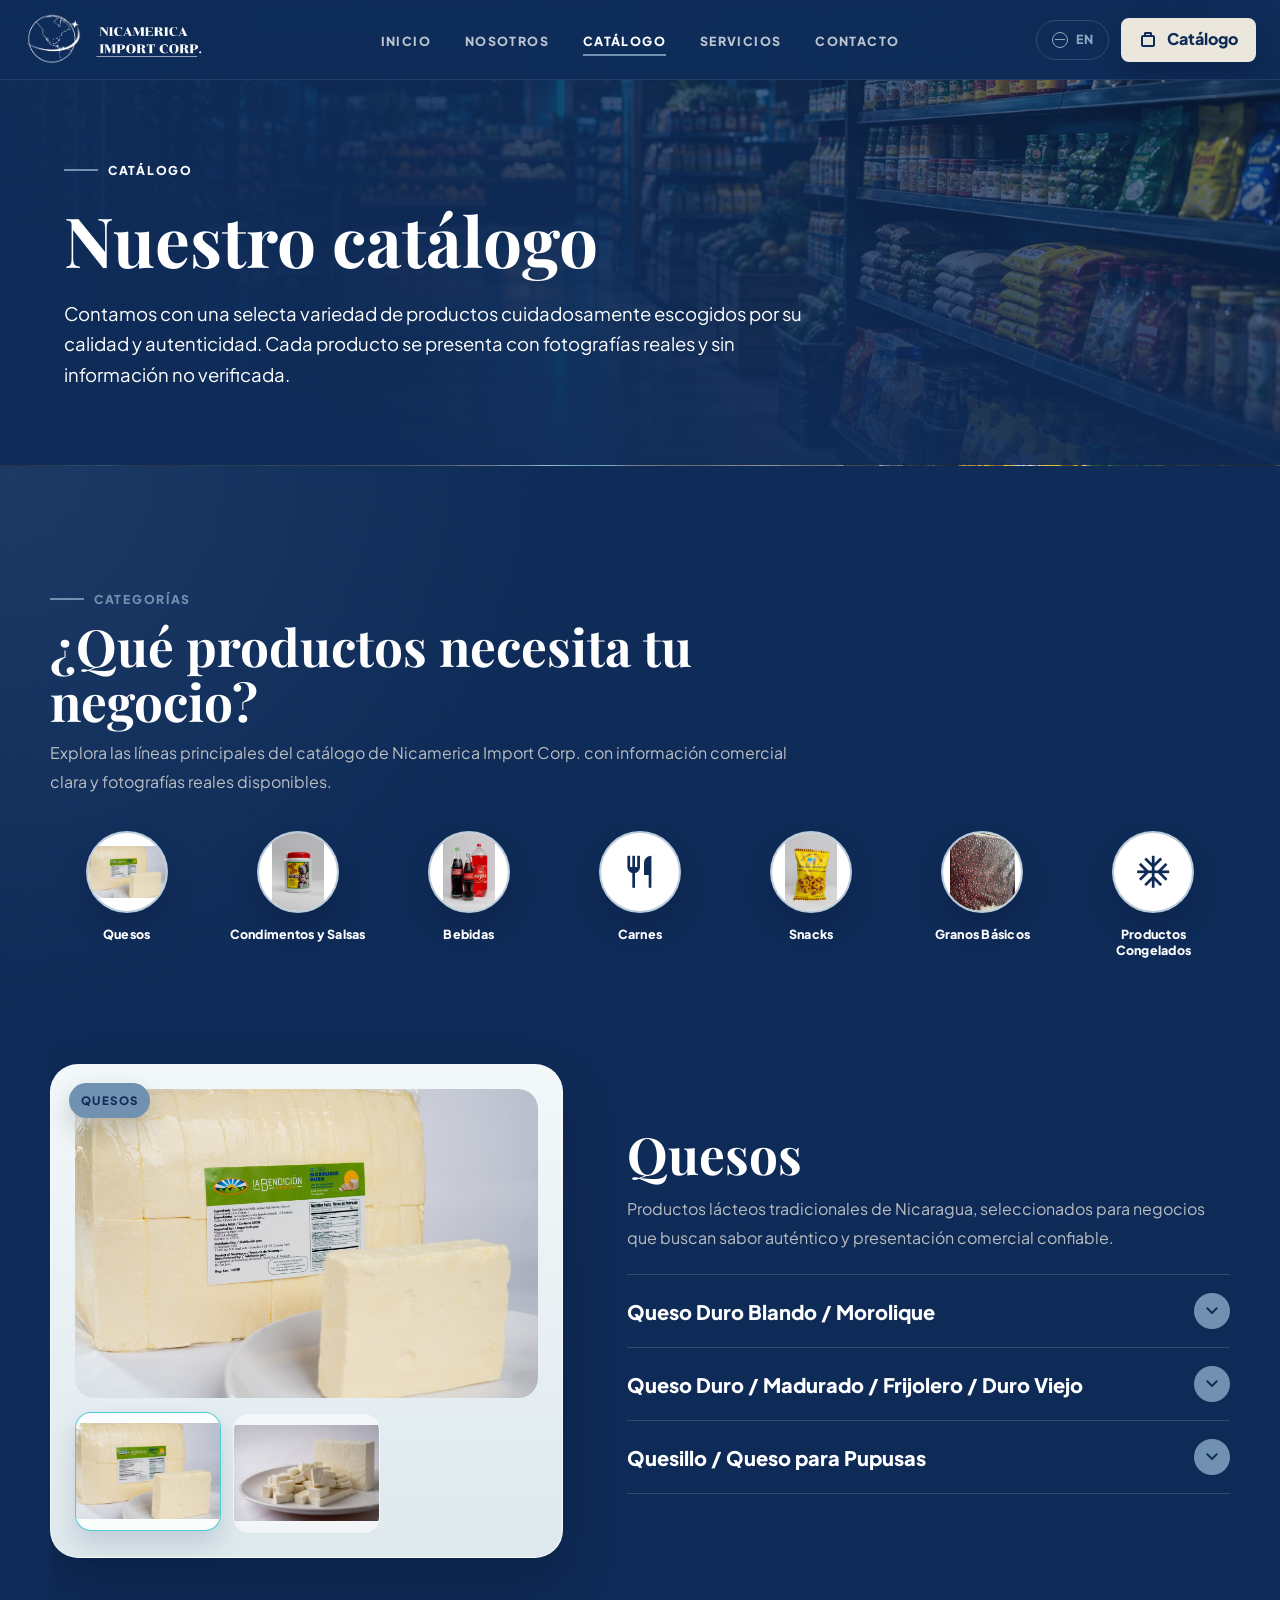
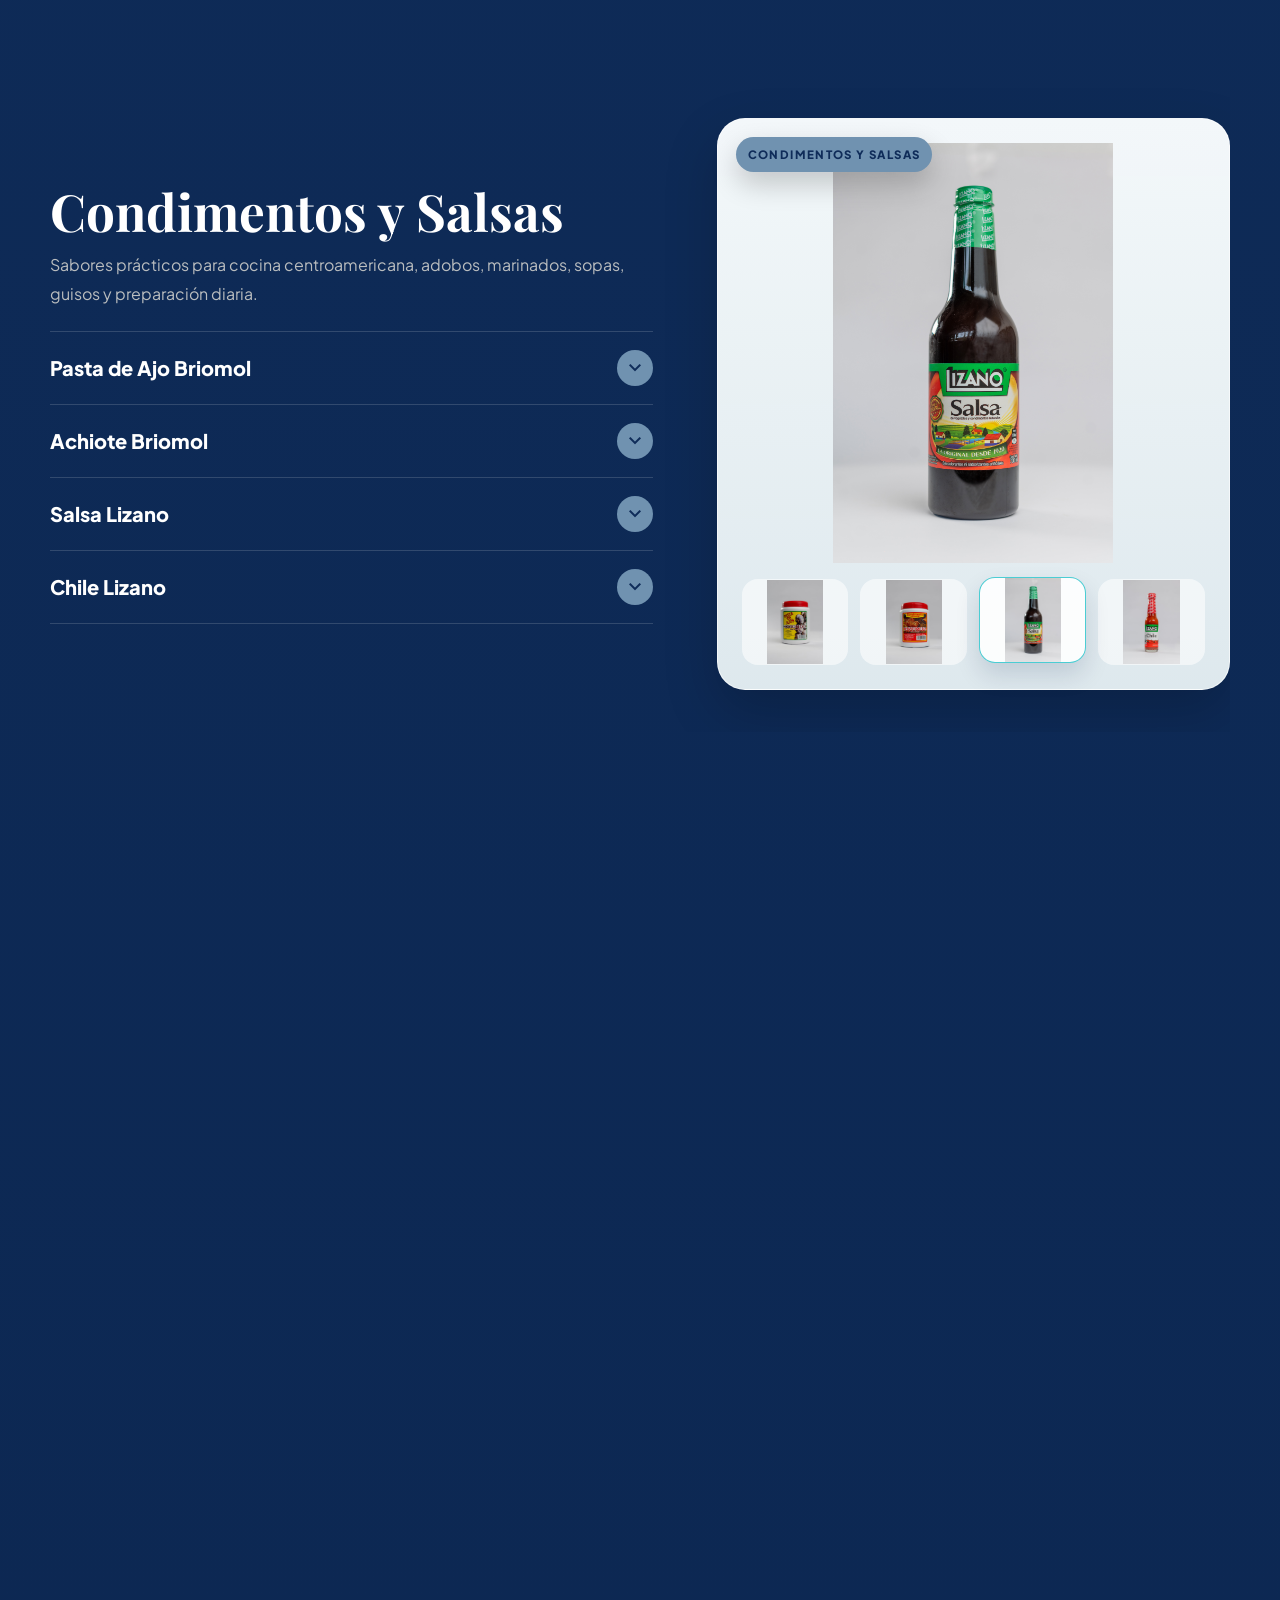
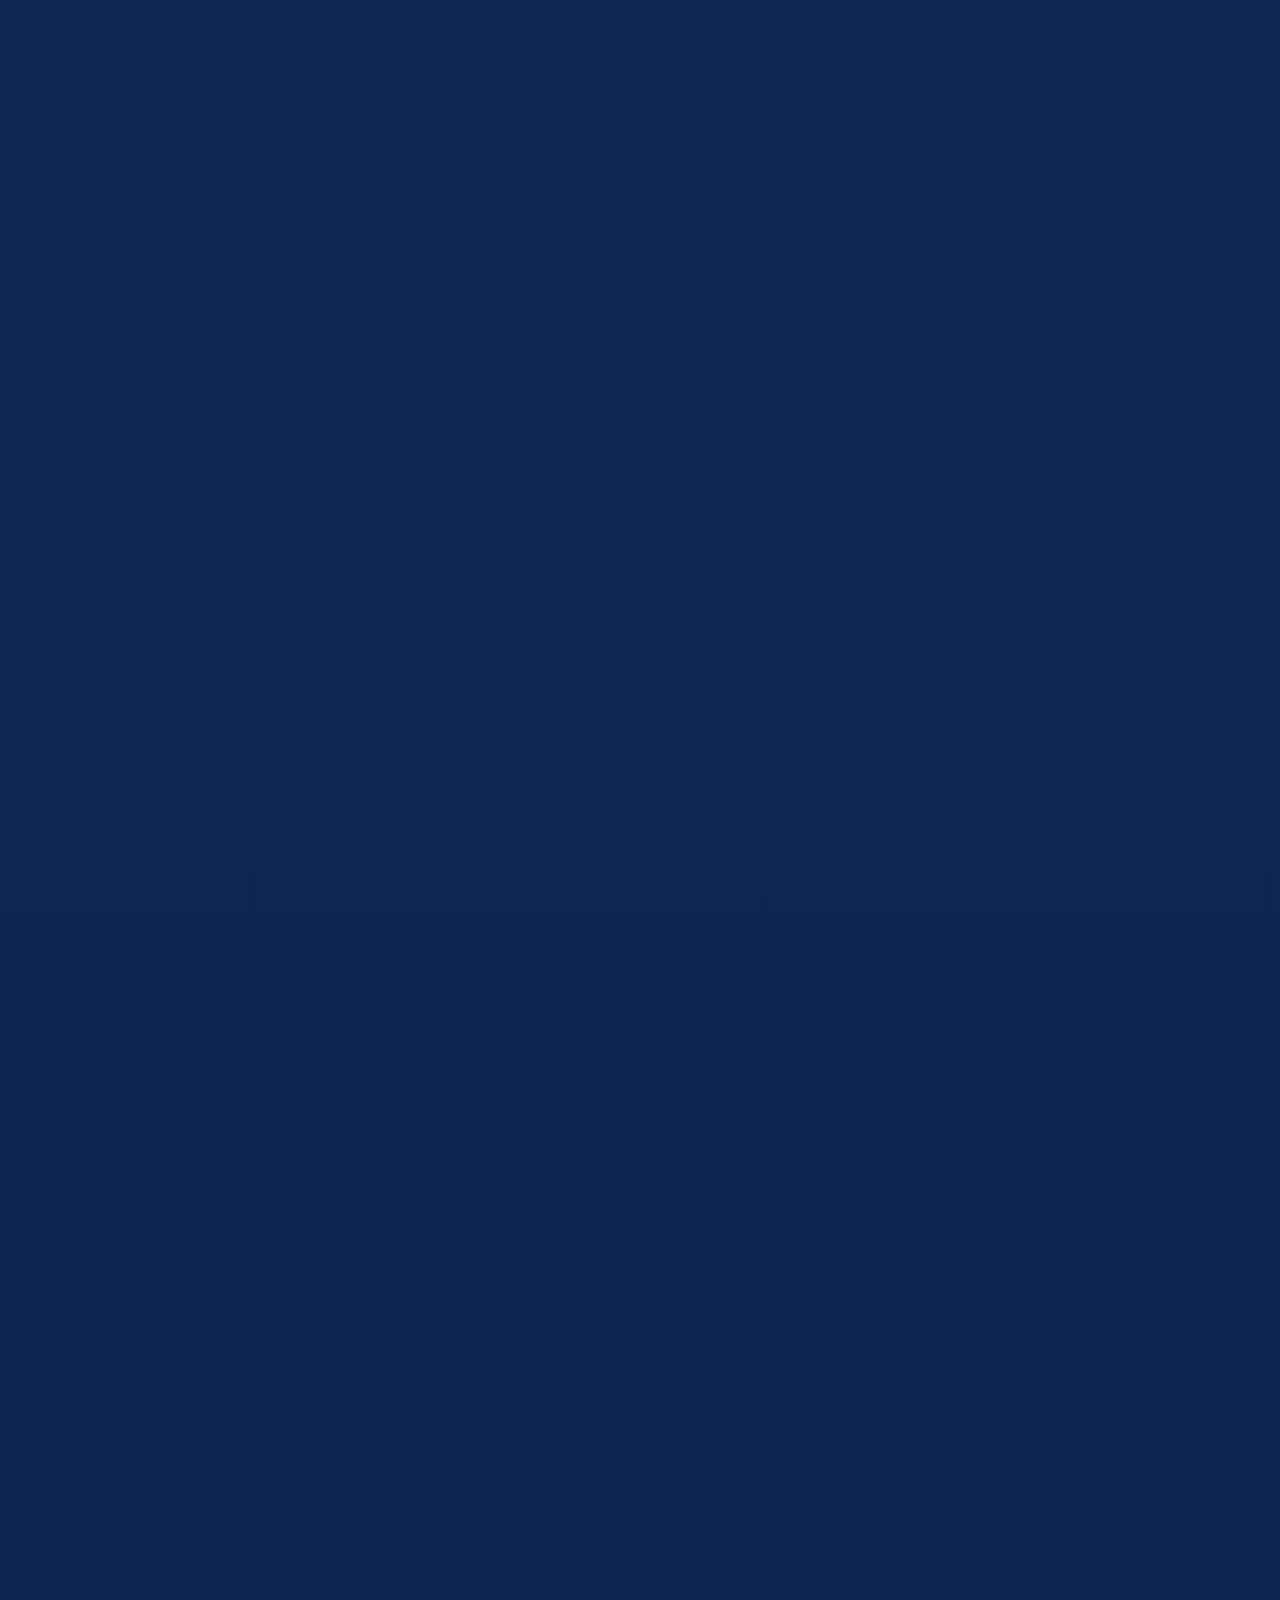
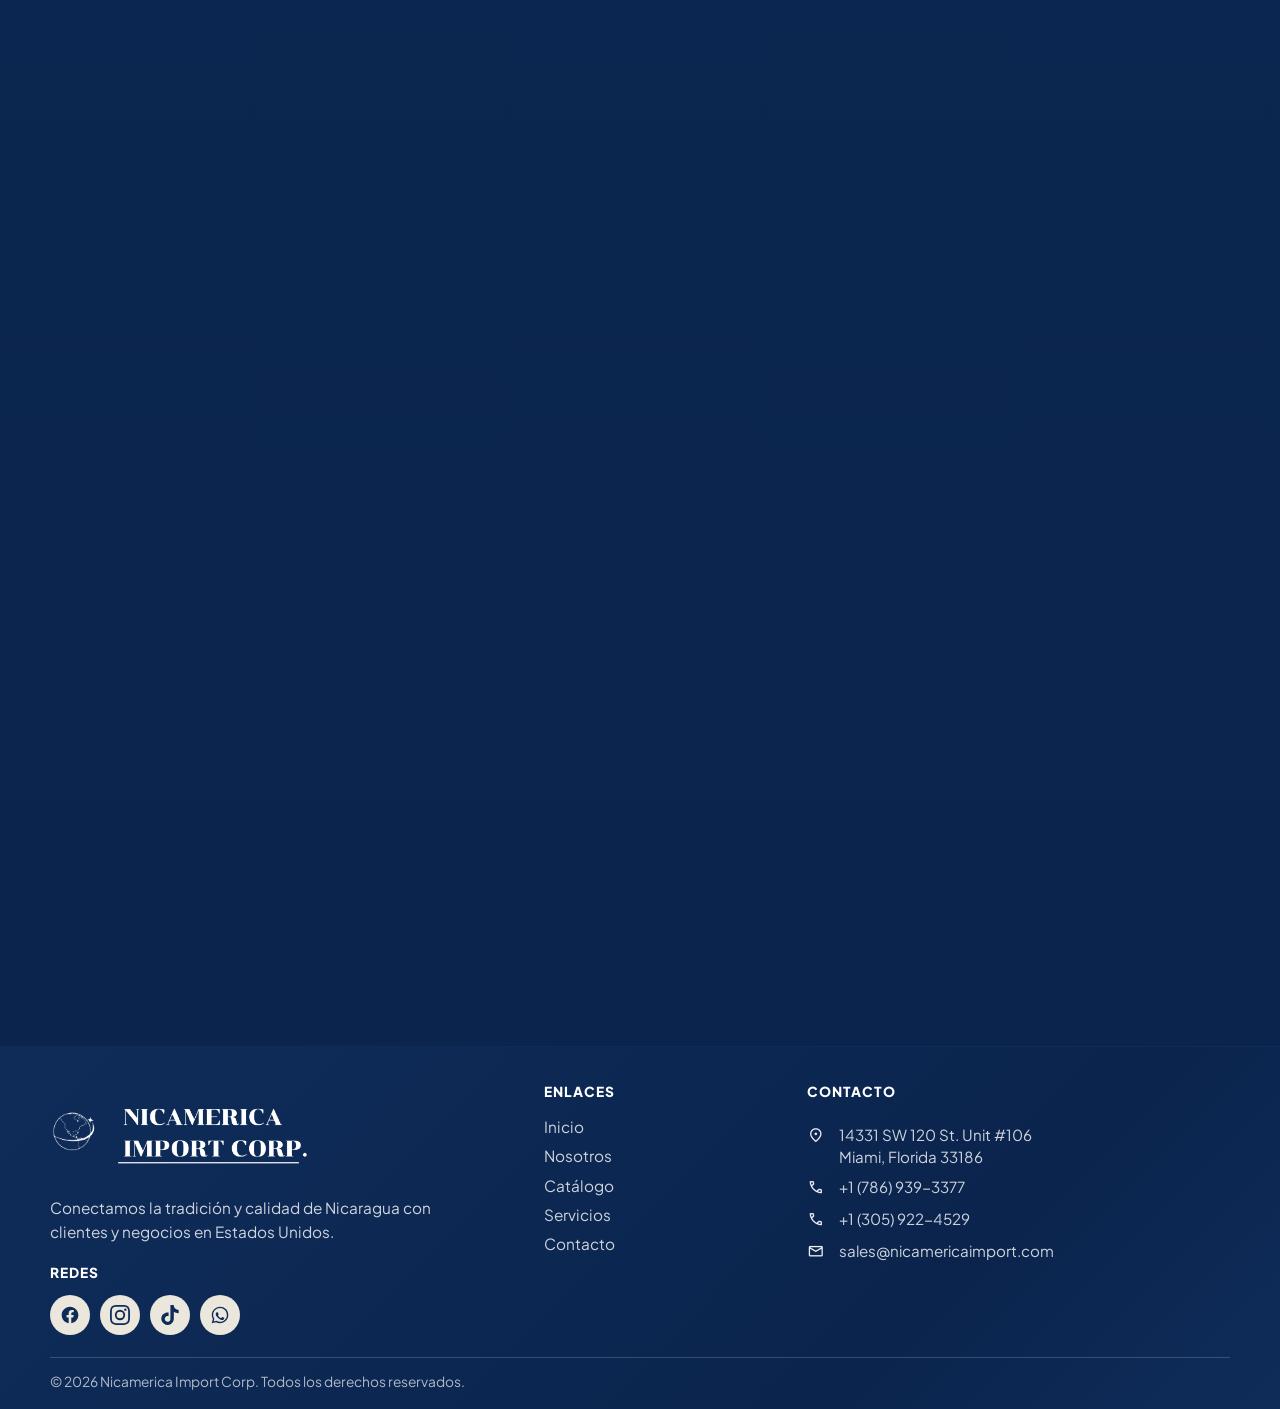
==== commit cbf244c1: "backup 3" ====
--- a/catalogo.html
+++ b/catalogo.html
@@ -233,7 +233,7 @@
         <article class="catalog-category-section catalog-category-section--reverse reveal" id="granos">
           <div class="catalog-visual-panel">
             <span class="catalog-category-label">Granos Básicos</span>
-            <video class="catalog-main-photo catalog-main-video" controls muted playsinline preload="metadata" poster="assets/products/frijol-rojo-seda.jpeg">
+            <video class="catalog-main-photo catalog-main-video catalog-main-video--ambient" autoplay loop muted playsinline preload="metadata" tabindex="-1" aria-hidden="true" poster="assets/products/frijol-rojo-seda.jpeg" controlslist="nodownload noplaybackrate noremoteplayback" disablepictureinpicture>
               <source src="assets/products/frijol-rojo-seda.mp4" type="video/mp4">
             </video>
           </div>
--- a/assets/styles.css
+++ b/assets/styles.css
@@ -38,6 +38,10 @@
 img {
   display: block;
   max-width: 100%;
+}
+
+body:not(.icons-ready) .material-symbols-outlined {
+  font-size: 0 !important;
 }
 
 a {
@@ -5278,6 +5282,90 @@
   user-select: none;
 }
 
+/* Services cards: white cards with blue copy. */
+body[data-page="servicios"] .service-card {
+  color: #0F2C59;
+  background: #FFFFFF;
+  border: 1px solid rgba(15, 44, 89, 0.16);
+  border-top: 3px solid rgba(112, 146, 176, 0.72);
+  box-shadow: 0 18px 44px rgba(3, 15, 36, 0.18);
+}
+
+body[data-page="servicios"] .service-card h3,
+body[data-page="servicios"] .service-card > span,
+body[data-page="servicios"] .service-card strong {
+  color: #0F2C59;
+}
+
+body[data-page="servicios"] .service-card p {
+  color: #526C86;
+}
+
+body[data-page="servicios"] .service-card:hover {
+  color: #0F2C59;
+  background: #FFFFFF;
+  border-color: rgba(0, 43, 127, 0.36);
+  border-top-color: #002B7F;
+  box-shadow: 0 24px 62px rgba(15, 44, 89, 0.2);
+  transform: translateY(-8px);
+}
+
+/* Header icons: avoid Material Symbols ligature flash before font load. */
+.lang-toggle .lang-globe,
+.header-actions .button.primary.compact .material-symbols-outlined {
+  position: relative;
+  width: 18px;
+  height: 18px;
+  flex: 0 0 18px;
+  overflow: hidden;
+  font-size: 0;
+  line-height: 1;
+}
+
+.lang-toggle .lang-globe::before,
+.lang-toggle .lang-globe::after,
+.header-actions .button.primary.compact .material-symbols-outlined::before,
+.header-actions .button.primary.compact .material-symbols-outlined::after {
+  content: "";
+  position: absolute;
+  display: block;
+  box-sizing: border-box;
+}
+
+.lang-toggle .lang-globe::before {
+  inset: 1px;
+  border: 1.8px solid currentColor;
+  border-radius: 50%;
+}
+
+.lang-toggle .lang-globe::after {
+  left: 4px;
+  right: 4px;
+  top: 8px;
+  height: 1.8px;
+  background: currentColor;
+  box-shadow: 0 -4px 0 -0.6px currentColor, 0 4px 0 -0.6px currentColor;
+}
+
+.header-actions .button.primary.compact .material-symbols-outlined::before {
+  left: 2px;
+  right: 2px;
+  top: 4px;
+  bottom: 2px;
+  border: 2px solid currentColor;
+  border-radius: 2px;
+}
+
+.header-actions .button.primary.compact .material-symbols-outlined::after {
+  left: 5px;
+  right: 5px;
+  top: 1px;
+  height: 5px;
+  border: 2px solid currentColor;
+  border-bottom: 0;
+  border-radius: 2px 2px 0 0;
+}
+
 @media (max-width: 900px) {
   body[data-page="inicio"] .featured-section .catalog-category-section,
   body[data-page="inicio"] .featured-section .catalog-category-section--reverse {
